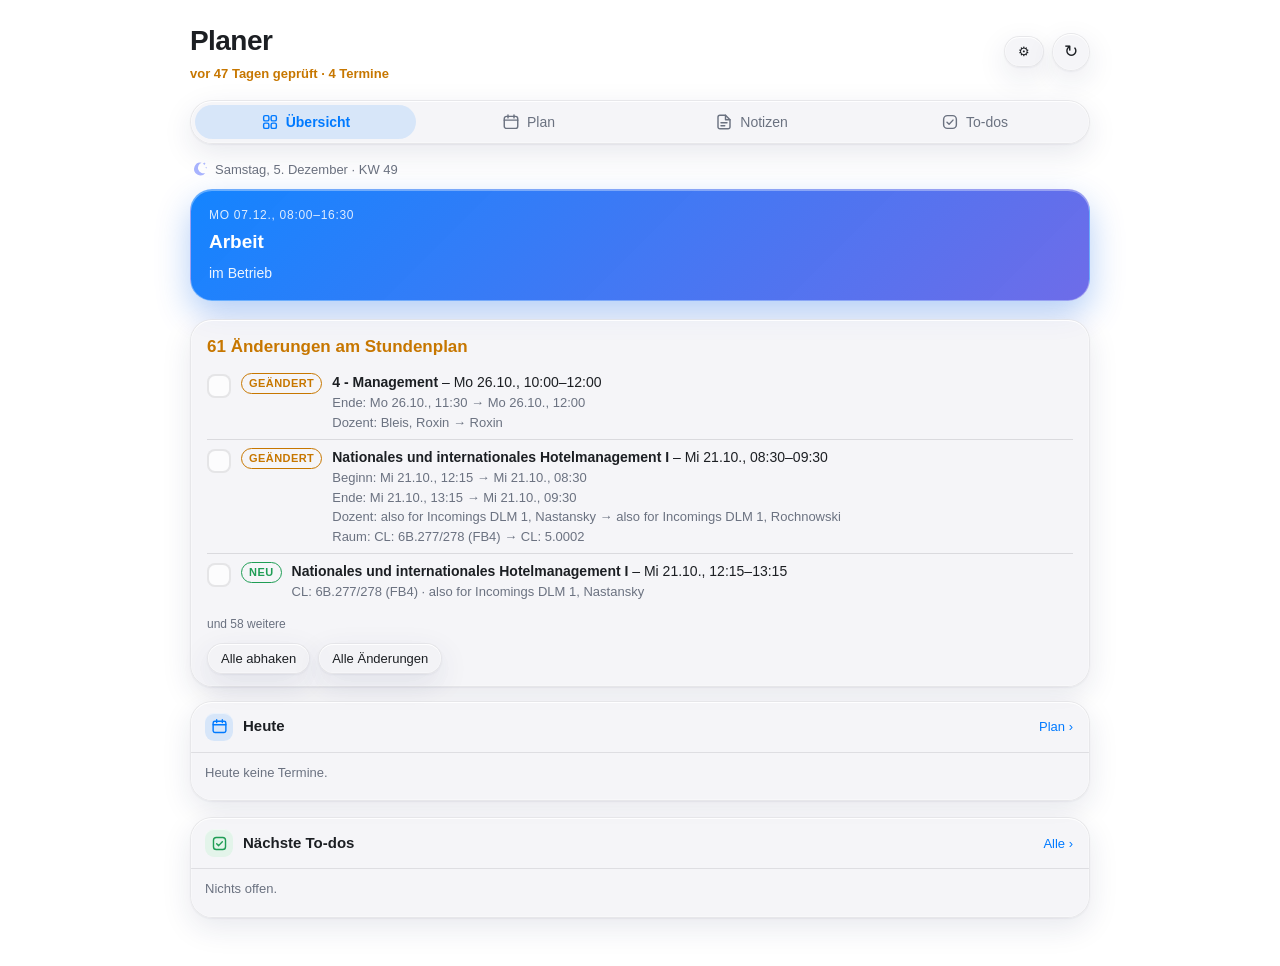
==== index.html @ 9852d453 "Stand vom 19.10.2026 22:00" ====
<!DOCTYPE html>
<html lang="de">
<head>
<meta charset="utf-8">

<!-- viewport-fit=cover lässt die Seite bis in die Ecken laufen. Damit dann
     nichts unter der Kamera-Aussparung des iPhones verschwindet, hält das
     CSS über env(safe-area-inset-*) Abstand. -->
<meta name="viewport" content="width=device-width, initial-scale=1, maximum-scale=1, viewport-fit=cover">

<!-- Legst du die Seite auf den Home-Bildschirm, öffnet sie sich ohne
     Adressleiste wie eine App. -->
<meta name="apple-mobile-web-app-capable" content="yes">
<meta name="mobile-web-app-capable" content="yes">
<meta name="apple-mobile-web-app-status-bar-style" content="black-translucent">
<meta name="apple-mobile-web-app-title" content="Planer">

<!-- Farbe der Statusleiste, passend zu hell und dunkel. -->
<meta name="theme-color" content="#f4f5f7" media="(prefers-color-scheme: light)">
<meta name="theme-color" content="#16181c" media="(prefers-color-scheme: dark)">

<!-- Beschreibt die Seite als App: Name, Symbol, Startadresse. Auf dem
     iPhone ist das die Voraussetzung dafuer, dass Benachrichtigungen
     ueberhaupt erlaubt werden. -->
<link rel="manifest" href="manifest.json">

<link rel="apple-touch-icon" href="symbol.png">
<link rel="icon" href="symbol.png">

<title>Planer</title>

<!-- Hell oder dunkel, noch bevor irgendetwas gezeichnet wird.

     Das muss hier oben stehen und darf nicht warten, bis app.js laeuft:
     das Stilblatt faerbt nach dem Attribut data-thema, und ohne das
     Attribut gilt hell. Wer dunkel eingestellt hat, saehe sonst bei jedem
     Start einen kurzen weissen Blitz.

     Deshalb ausnahmsweise Code mitten im Dokument statt in app.js. Er ist
     bewusst winzig und kennt nur eine einzige Frage: dunkel oder nicht. -->
<script>
(function () {
  var wunsch = "auto";
  try { wunsch = localStorage.getItem("stundenplan.thema") || "auto"; }
  catch (fehler) { /* privates Fenster: dann eben die Voreinstellung */ }

  var dunkel = wunsch === "dunkel";
  if (wunsch !== "hell" && wunsch !== "dunkel") {
    dunkel = Boolean(window.matchMedia
             && window.matchMedia("(prefers-color-scheme: dark)").matches);
  }
  document.documentElement.setAttribute("data-thema", dunkel ? "dunkel" : "hell");
})();
</script>

<link rel="stylesheet" href="style.css?v=521a7771">
</head>
<body>

<!-- Kopfbereich: welcher Plan, und wann wurde zuletzt nachgeschaut -->
<header class="kopf">
  <div class="kopf-titel">
    <h1 id="planName">Planer</h1>
    <p class="kopf-stand" id="planStand">wird geladen …</p>
  </div>
  <div class="kopf-knoepfe">
    <!-- Öffnet einen neuen Chat in Claude (App oder claude.ai). Dort ist der
         Planer als Connector verbunden. Erscheint nur für Räume, die sich
         mit Claude verbinden dürfen - siehe claudeKnopfZeigen() in app.js. -->
    <a class="knopf-schlicht claude-knopf" id="claudeFragen" href="https://claude.ai/new"
       target="_blank" rel="noopener" title="Claude fragen" aria-label="Claude fragen" hidden>
      <svg viewBox="0 0 24 24" aria-hidden="true" fill="currentColor">
        <path d="M12 2.5l1.9 5.6 5.6 1.9-5.6 1.9L12 17.5l-1.9-5.6L4.5 10l5.6-1.9z"/>
        <path d="M19 15l.8 2.2 2.2.8-2.2.8L19 21l-.8-2.2-2.2-.8 2.2-.8z"/>
      </svg>
    </a>
    <!-- Geräteabgleich einrichten. Steht im Kopf und nicht in der
         Werkzeugleiste, weil es die ganze App betrifft und nicht nur den
         Plan. -->
    <button type="button" class="knopf-schlicht" id="geraeteOeffnen" title="Einstellungen">
      ⚙
    </button>
    <!-- Erzwingt ein wirklich frisches Laden. Auf dem Home-Bildschirm gibt es
         keine Adressleiste, mit der man das sonst erreichen könnte. -->
    <button type="button" class="knopf-schlicht" id="neuLaden" title="Seite frisch laden">
      ↻
    </button>
  </div>
</header>

<!-- Die Hauptnavigation. Jeder Knopf blendet einen der Bereiche ein.
     Die Zahl an "To-dos" zeigt, wie viel offen ist. -->
<nav class="reiter" role="tablist" aria-label="Bereiche">
  <button type="button" data-seite="start" role="tab" aria-selected="true">
    <svg class="reiter-symbol" viewBox="0 0 24 24" aria-hidden="true" fill="none" stroke="currentColor" stroke-width="1.9" stroke-linecap="round" stroke-linejoin="round"><rect x="3.5" y="3.5" width="7" height="7" rx="2"/><rect x="13.5" y="3.5" width="7" height="7" rx="2"/><rect x="3.5" y="13.5" width="7" height="7" rx="2"/><rect x="13.5" y="13.5" width="7" height="7" rx="2"/></svg><span class="reiter-text">Übersicht</span>
  </button>
  <button type="button" data-seite="plan" role="tab" aria-selected="false">
    <svg class="reiter-symbol" viewBox="0 0 24 24" aria-hidden="true" fill="none" stroke="currentColor" stroke-width="1.9" stroke-linecap="round" stroke-linejoin="round"><rect x="3" y="4.5" width="18" height="16" rx="3"/><path d="M3 9.5h18M8 2.5v4M16 2.5v4"/></svg><span class="reiter-text">Plan</span>
  </button>
  <button type="button" data-seite="zettel" role="tab" aria-selected="false">
    <svg class="reiter-symbol" viewBox="0 0 24 24" aria-hidden="true" fill="none" stroke="currentColor" stroke-width="1.9" stroke-linecap="round" stroke-linejoin="round"><path d="M14 3H6.5A2.5 2.5 0 0 0 4 5.5v13A2.5 2.5 0 0 0 6.5 21h11a2.5 2.5 0 0 0 2.5-2.5V9z"/><path d="M14 3v6h6M8 13h8M8 17h5"/></svg><span class="reiter-text">Notizen</span><span class="reiter-zahl" id="zettelZahl" hidden></span>
  </button>
  <button type="button" data-seite="todos" role="tab" aria-selected="false">
    <svg class="reiter-symbol" viewBox="0 0 24 24" aria-hidden="true" fill="none" stroke="currentColor" stroke-width="1.9" stroke-linecap="round" stroke-linejoin="round"><rect x="3.5" y="3.5" width="17" height="17" rx="5"/><path d="M8 12.2l2.8 2.8L16 9.5"/></svg><span class="reiter-text">To-dos</span><span class="reiter-zahl" id="todoZahl" hidden></span>
  </button>
  <!-- Ganz rechts, neben den To-dos. Nur auf Friedrichs Geräten sichtbar: app.js blendet ihn ein, sobald
       die Funktion "training" bei Supabase den Code freigegeben hat. -->
  <button type="button" data-seite="training" role="tab" aria-selected="false" hidden>
    <svg class="reiter-symbol" viewBox="0 0 24 24" aria-hidden="true" fill="none" stroke="currentColor" stroke-width="1.9" stroke-linecap="round" stroke-linejoin="round"><path d="M6.5 7v10M3.5 9.5v5M17.5 7v10M20.5 9.5v5M6.5 12h11"/></svg><span class="reiter-text">Training</span>
  </button>
</nav>

<main>

  <!-- ================= Bereich 0: Übersicht ================= -->
  <!-- Die Startseite. Hier steht nichts, was es nicht auch anderswo gibt -
       nur das Wichtigste aus allen Bereichen auf einem Bildschirm. Gefüllt
       von startZeichnen() in app.js. -->
  <section id="seiteStart">
    <div class="start-datum" id="startDatum"></div>

    <!-- Was als Nächstes ansteht. Das ist die Information, für die man
         normalerweise die Moodle-Seite aufmacht. -->
    <div class="naechster" id="naechsterBereich"></div>

    <div id="startInhalt"></div>
  </section>

  <!-- ================= Bereich 1: Stundenplan ================= -->
  <section id="seitePlan" hidden>

    <div class="wochen-leiste">
      <button type="button" class="knopf-pfeil" id="wocheZurueck" aria-label="Woche zurück">‹</button>
      <div class="wochen-titel" id="wochenTitel"></div>
      <button type="button" class="knopf-pfeil" id="wocheVor" aria-label="Woche vor">›</button>
      <button type="button" class="knopf-schlicht" id="wocheHeute">Heute</button>
    </div>

    <!-- Zweite Reihe: Darstellung wählen und Notizen bearbeiten. -->
    <div class="werkzeug-leiste">
      <div class="schalter" role="group" aria-label="Ansicht">
        <button type="button" data-ansicht="liste" aria-pressed="true">Liste</button>
        <button type="button" data-ansicht="kalender" aria-pressed="false">Kalender</button>
      </div>
      <button type="button" class="knopf-schlicht" id="bearbeitenSchalter">
        Bearbeiten
      </button>
      <button type="button" class="knopf-schlicht knopf-betont" id="terminNeu">
        + Termin
      </button>
    </div>

    <div class="tage" id="tage"></div>
  </section>

  <!-- ================= Training (aus Gymbro) ================= -->
  <section id="seiteTraining" hidden>
    <div id="trainingInhalt"></div>
  </section>

  <!-- ================= Bereich 2: Notizen ================= -->
  <section id="seiteZettel" hidden>
    <!-- Kopfkarte wie auf der Übersicht. Die Unterzeile (wie viele
         Notizen) setzt zettelZeichnen(). -->
    <section class="start-karte bereich-kopf">
      <div class="start-karte-kopf">
        <span class="start-symbol start-symbol-gelb"><svg class="symbol" viewBox="0 0 24 24" aria-hidden="true"
          fill="none" stroke="currentColor" stroke-width="2" stroke-linecap="round" stroke-linejoin="round"><path
          d="M14 3H6.5A2.5 2.5 0 0 0 4 5.5v13A2.5 2.5 0 0 0 6.5 21h11a2.5 2.5 0 0 0 2.5-2.5V9z"/><path
          d="M14 3v6h6M8 13h8M8 17h5"/></svg></span>
        <div class="start-karte-titel">
          <h2>Notizbuch</h2>
          <span class="start-unterzeile" id="zettelUnterzeile"></span>
        </div>
        <button type="button" class="knopf-schlicht start-klein knopf-betont" id="zettelNeu">+ Notiz</button>
      </div>
      <div class="start-karte-inhalt zettel-leiste">
        <input type="search" id="zettelSuchfeld"
               autocomplete="off" autocorrect="off" spellcheck="false">
      </div>
    </section>
    <!-- Der Einkaufszettel, immer oben angeheftet. Das Eingabefeld steht
         fest im HTML und wird nie neu gezeichnet - sonst verschwände ein
         halb getippter Artikel, sobald der Abgleich im Hintergrund die
         Liste auffrischt. Nur #einkaufListe wird neu gebaut, siehe
         einkaufZeichnen() in app.js. -->
    <section class="start-karte einkauf-karte" id="einkaufKarte">
      <div class="start-karte-kopf">
        <span class="start-symbol start-symbol-gruen"><svg class="symbol" viewBox="0 0 24 24" aria-hidden="true"
          fill="none" stroke="currentColor" stroke-width="2" stroke-linecap="round" stroke-linejoin="round"><circle
          cx="9" cy="20" r="1.3"/><circle cx="17" cy="20" r="1.3"/><path d="M2.5 3.5h2.8l2.2 11.2h10.8l2-8H6.3"/></svg></span>
        <div class="start-karte-titel">
          <h2>Einkaufszettel</h2>
          <span class="start-unterzeile" id="einkaufUnterzeile"></span>
        </div>
        <span class="zettel-nadel-marke" title="Angeheftet" aria-label="Angeheftet"><svg viewBox="0 0 24 24"
          aria-hidden="true" fill="currentColor" stroke="currentColor" stroke-width="1.6" stroke-linejoin="round"><path
          d="M9 3.5h6l-1 6.5 3.2 3v1.3H6.8V13L10 10z"/><path d="M12 14.3v6.2" fill="none"/></svg></span>
        <!-- Ein- und ausklappen. Der ganze Kopf reagiert, der Pfeil zeigt
             den Zustand - siehe einkaufKlappen() in app.js. -->
        <button type="button" class="einkauf-klappe" id="einkaufKlappe" aria-expanded="true"
                aria-controls="einkaufInhalt" aria-label="Einkaufszettel einklappen"><svg viewBox="0 0 24 24"
          aria-hidden="true" fill="none" stroke="currentColor" stroke-width="2.2" stroke-linecap="round"
          stroke-linejoin="round"><path d="M6 9.5l6 6 6-6"/></svg></button>
      </div>
      <div class="start-karte-inhalt" id="einkaufInhalt">
        <form class="einkauf-neu" id="einkaufForm" autocomplete="off">
          <input type="text" id="einkaufFeld"
                 maxlength="120" enterkeyhint="done" autocorrect="on">
          <button type="submit" class="knopf-schlicht knopf-betont start-klein">Hinzufügen</button>
        </form>
        <div id="einkaufListe"></div>
      </div>
    </section>

    <div id="zettelListe"></div>
  </section>

  <!-- ================= Bereich 3: To-dos ================= -->
  <section id="seiteTodos" hidden>
    <div id="todoInhalt"></div>
  </section>

</main>

<!-- Ein Tag aus dem Kalender, mit derselben Karte wie in der Liste. Steht
     vor den übrigen Fenstern, damit Terminformular und Notizfenster, die
     man von hier aus öffnet, darüber liegen. Siehe tagesFensterZeigen(). -->
<div class="filter-hintergrund" id="tagHintergrund" hidden>
  <div class="filter-fenster">
    <div class="filter-kopf">
      <h2 id="tagFensterTitel">Tag</h2>
      <button type="button" class="knopf-schlicht" id="tagSchliessen">Fertig</button>
    </div>
    <div id="tagInhalt"></div>
  </div>
</div>

<!-- Ein angetippter Kalendertermin. Im Raster ist der Platz begrenzt; hier
     steht alles, was dort nicht hineinpasst. Gefüllt von
     terminFensterZeigen() in app.js. -->
<div class="filter-hintergrund" id="terminHintergrund" hidden>
  <div class="filter-fenster filter-fenster-schmal">
    <div class="filter-kopf">
      <h2>Termin</h2>
      <button type="button" class="knopf-schlicht" id="terminSchliessen">Fertig</button>
    </div>
    <div id="terminInhalt"></div>
  </div>
</div>

<!-- Eigene Termine anlegen und ändern. Alles, was nicht von der HWR
     kommt: Zahnarzt, Geburtstag, Schicht, Zugfahrt. -->
<div class="filter-hintergrund" id="terminFormHintergrund" hidden>
  <div class="filter-fenster filter-fenster-schmal">
    <div class="filter-kopf">
      <h2 id="terminFormTitel">Termin</h2>
      <button type="button" class="knopf-schlicht" id="terminFormSchliessen">Abbrechen</button>
    </div>

    <form id="terminForm" class="termin-form">
      <label class="form-feld">
        <span>Was?</span>
        <input type="text" id="formTitel" required maxlength="120" autocomplete="off">
      </label>

      <label class="form-haken">
        <input type="checkbox" id="formGanztags">
        <span>Ganztägig</span>
      </label>

      <label class="form-feld">
        <span>Tag</span>
        <input type="date" id="formDatum" required>
      </label>

      <!-- Bei "ganztägig" versteckt: dann gibt es keine Uhrzeit. -->
      <div class="form-zeiten" id="formZeiten">
        <label class="form-feld">
          <span>Von</span>
          <input type="time" id="formVon" step="300">
        </label>
        <label class="form-feld">
          <span>Bis</span>
          <input type="time" id="formBis" step="300">
        </label>
      </div>

      <label class="form-feld">
        <span>Wo?</span>
        <input type="text" id="formOrt" maxlength="120" autocomplete="off">
      </label>

      <label class="form-feld">
        <span>Notiz</span>
        <textarea id="formNotiz" rows="2" maxlength="500"></textarea>
      </label>

      <label class="form-feld">
        <span>🔔 Erinnerung</span>
        <!-- Die Auswahlmöglichkeiten hängen davon ab, ob der Termin eine
             Uhrzeit hat – "15 Minuten vorher" ergibt bei einem ganztägigen
             Termin nichts. Gefüllt wird deshalb aus app.js. -->
        <select id="formErinnerung"></select>
      </label>
      <p class="erinnerung-hinweis" id="formErinnerungHinweis"></p>

      <label class="form-haken">
        <input type="checkbox" id="formWichtig">
        <span>★ Wichtig</span>
      </label>

      <div class="filter-knoepfe">
        <button type="submit" class="knopf-schlicht knopf-betont">Speichern</button>
        <button type="button" class="knopf-schlicht knopf-gefahr" id="formLoeschen" hidden>
          Löschen
        </button>
      </div>
    </form>
  </div>
</div>

<!-- Eine Notiz schreiben. Ein einziges Textfeld, die erste Zeile ist die
     Überschrift - so wie in der Notizen-App von Apple. Darunter die
     Verknüpfungen zu Terminen, Modulen und anderen Notizen. -->
<div class="filter-hintergrund" id="zettelHintergrund" hidden>
  <div class="filter-fenster">
    <div class="filter-kopf">
      <h2 id="zettelFensterTitel">Notiz</h2>
      <button type="button" class="knopf-schlicht" id="zettelSchliessen">Fertig</button>
    </div>
    <div id="zettelInhalt"></div>
  </div>
</div>

<!-- Das Auswahlfenster für eine neue Verknüpfung. Liegt in der Datei HINTER
     dem Notizfenster, damit es ohne z-index darüber liegt: bei gleichem
     Stapelwert gewinnt, was später kommt. -->
<div class="filter-hintergrund" id="verweisHintergrund" hidden>
  <div class="filter-fenster">
    <div class="filter-kopf">
      <h2>Verknüpfen mit</h2>
      <button type="button" class="knopf-schlicht" id="verweisSchliessen">Fertig</button>
    </div>
    <input type="search" id="verweisSuchfeld" class="verweis-suche"
           autocomplete="off" autocorrect="off" spellcheck="false">
    <div id="verweisListe"></div>
  </div>
</div>

<!-- Der Geräteabgleich, ebenfalls über der Seite. Sein Inhalt wechselt je
     nachdem, ob schon etwas eingerichtet ist – gefüllt wird er von
     geraeteZeichnen() in app.js. -->
<div class="filter-hintergrund" id="geraeteHintergrund" hidden>
  <div class="filter-fenster">
    <div class="filter-kopf">
      <h2>Einstellungen</h2>
      <button type="button" class="knopf-schlicht" id="geraeteSchliessen">Fertig</button>
    </div>
    <!-- Welche Fächer im Plan stehen. Früher ein Knopf über dem Plan; er
         steht hier, weil man ihn einmal im Semester braucht und nicht
         jeden Tag. Siehe faecherBereichZeichnen() in app.js. -->
    <div id="faecherBereich"></div>
    <!-- Theorie- und Praxisphasen, Arbeitszeit, Urlaub. Das Fenster dazu
         liegt unten; siehe uniplanBereichZeichnen() in app.js. -->
    <div id="uniplanBereich"></div>
    <!-- Die Änderungen am Stundenplan. Früher ein eigener Reiter; neue
         Änderungen meldet jetzt die Übersicht mit einem großen Hinweis,
         die ganze Liste steht hier. Siehe aenderungenBereichZeichnen(). -->
    <div id="aenderungenBereich"></div>
    <div id="abgleichBereich">
      <h3 class="melden-titel">Geräte abgleichen</h3>
      <div id="geraeteInhalt"></div>
    </div>
    <!-- Hell oder dunkel. Steht im selben Fenster, weil es dieselbe Sorte
         Einstellung ist: gilt für die App, nicht für den Plan. -->
    <div id="themaBereich"></div>
    <!-- Benachrichtigungen. Steht in einem eigenen Kasten, weil der Inhalt
         erst nach Rueckfrage beim Browser feststeht und deshalb spaeter
         nachgetragen wird - siehe meldenZeichnen() in app.js. -->
    <div id="meldenBereich"></div>
    <!-- Claude-Connector: Verbindungscode, Status, Gedächtnis. Gefüllt von
         claudeBereichZeichnen() in app.js, nur für freigegebene Räume. -->
    <div id="claudeBereich"></div>
    <!-- Laeuft der Erinnerungsdienst noch? Ein abgestuerzter Zeitplan
         meldet sich bei niemandem - es kaeme einfach nie eine Erinnerung.
         Siehe erinnerungsdienstZeichnen() in app.js. -->
    <div id="erinnerungsdienst"></div>
  </div>
</div>

<!-- Die Fächerauswahl. Geöffnet wird sie aus den Einstellungen und liegt
     dann über ihnen - deshalb steht sie in der Datei HINTER dem
     Einstellungsfenster: bei gleichem Stapelwert gewinnt, was später kommt. -->
<div class="filter-hintergrund" id="filterHintergrund" hidden>
  <div class="filter-fenster">
    <div class="filter-kopf">
      <h2>Welche Fächer besuchst du?</h2>
      <button type="button" class="knopf-schlicht" id="filterSchliessen">Fertig</button>
    </div>
    <div class="filter-knoepfe">
      <button type="button" class="knopf-schlicht" id="filterAlle">Alle auswählen</button>
      <button type="button" class="knopf-schlicht" id="filterKeine">Alle abwählen</button>
    </div>
    <div class="filter-liste" id="filterListe"></div>
  </div>
</div>

<!-- Die ganze Liste der Änderungen. Liegt wie die Fächerauswahl hinter
     dem Einstellungsfenster in der Datei und damit darüber. -->
<div class="filter-hintergrund" id="verlaufHintergrund" hidden>
  <div class="filter-fenster">
    <div class="filter-kopf">
      <h2>Änderungen am Stundenplan</h2>
      <button type="button" class="knopf-schlicht" id="verlaufSchliessen">Fertig</button>
    </div>
    <div id="verlauf"></div>
  </div>
</div>

<!-- Post: wichtige Mails der letzten 30 Tage. Gefüllt von
     postFensterZeichnen() in app.js. -->
<div class="filter-hintergrund" id="postHintergrund" hidden>
  <div class="filter-fenster">
    <div class="filter-kopf">
      <h2>Post</h2>
      <button type="button" class="knopf-schlicht" id="postSchliessen">Fertig</button>
    </div>
    <div id="postInhalt"></div>
  </div>
</div>

<!-- Der Uni-Plan: Zeitplan des Studienjahrgangs, Arbeitszeit in den
     Praxisphasen und Urlaub. Gefüllt von uniplanFensterZeichnen(). -->
<div class="filter-hintergrund" id="uniplanHintergrund" hidden>
  <div class="filter-fenster">
    <div class="filter-kopf">
      <h2>Uni-Plan</h2>
      <button type="button" class="knopf-schlicht" id="uniplanSchliessen">Fertig</button>
    </div>
    <div id="uniplanInhalt"></div>
  </div>
</div>

<!-- sync.js muss vor app.js stehen: app.js ruft schon beim Laden von
     Notizen und Aufgaben Abgleich.jetzt() auf. melden.js benutzt die
     Zugangsdaten aus sync.js und muss deshalb dahinter stehen. -->
<script src="sync.js?v=521a7771"></script>
<script src="melden.js?v=521a7771"></script>

<!-- app.js lädt daten/plan.js selbst nach – siehe datenLaden() dort.
     Deshalb steht hier kein zweites <script>-Tag für die Daten. -->
<script src="app.js?v=521a7771"></script>

</body>
</html>
---- style.css ----
/* =========================================================================
   Stundenplan-Dashboard – Aussehen

   Die Farben stehen als Variablen ganz oben. Wer etwas umfärben will,
   ändert nur diese Werte und nicht dutzende Stellen weiter unten.
   ========================================================================= */

:root {
  /* Sagt dem Browser, in welcher Richtung er das zeichnen soll, was WIR
     nicht zeichnen: Datums- und Uhrzeitfelder, Bildlaufleisten, das
     Auswahlmenue eines <select>. Ohne diese Zeile blieben die im
     Dunkelmodus hellgrau. */
  color-scheme: light;

  --hintergrund: #f4f5f7;
  --flaeche: #ffffff;
  --flaeche-gedaempft: #eceef1;
  --linie: #dcdfe4;
  --schrift: #1c1f23;
  --schrift-leise: #6b7280;
  --akzent: #2f6fed;
  --akzent-schrift: #ffffff;
  --neu: #1f9d55;
  --entfallen: #d13c3c;
  --geaendert: #c77700;
  --schatten: 0 1px 3px rgba(0, 0, 0, .08);
  --rundung: 10px;
  /* Eigene Notizen bekommen eine eigene Farbe, damit man sie nicht mit
     Angaben aus dem HWR-Plan verwechselt. */
  --notiz-rand: #7a5af0;
  --notiz-flaeche: #f0edfd;
  --notiz-flaeche-hell: #e7e2fb;
  /* Wichtiges bekommt eine eigene, wärmere Farbe – deutlich unterscheidbar
     von den violetten Notizen und vom blauen Akzent. */
  --wichtig: #d4453d;
  --wichtig-flaeche: #fdeceb;
  /* Helle Hintergründe für die Symbole in den Kartenköpfen der Übersicht. */
  --akzent-flaeche: #e7eefd;
  --neu-flaeche: #e3f4ea;
  --geaendert-flaeche: #fcf1dd;
  /* Arbeit im Betrieb: bewusst gedeckt, damit sie neben Vorlesungen und
     eigenen Terminen nicht schreit - sie ist ja jeden Tag gleich. */
  --arbeit: #64748b;
  --arbeit-flaeche: #eef1f5;
  --theorie: #2f6fed;
  --praxis: #1f9d55;
}

/* Die dunklen Farben. Es bleiben dieselben Variablennamen, deshalb muss
   unten nichts doppelt geschrieben werden.

   Frueher stand hier @media (prefers-color-scheme: dark), die Einstellung
   des Betriebssystems entschied also allein. Seit es im ⚙-Fenster eine
   eigene Wahl gibt - Automatisch, Hell, Dunkel - haengt es stattdessen an
   data-thema am <html>-Element. Gesetzt wird das an zwei Stellen: von
   einem kurzen Skript im Kopf der index.html, damit schon das erste Bild
   stimmt und es nicht kurz weiss aufblitzt, und danach von themaAnwenden()
   in app.js.

   Zwei Farbbloecke - einen fuer die Systemeinstellung, einen fuer die
   eigene Wahl - waere die Alternative gewesen. Dann stuenden dieselben
   zwanzig Farben doppelt da und wuerden mit Sicherheit irgendwann
   auseinanderlaufen. */
:root[data-thema="dunkel"] {
    color-scheme: dark;
    --hintergrund: #16181c;
    --flaeche: #1f2226;
    --flaeche-gedaempft: #282c31;
    --linie: #343941;
    --schrift: #e7e9ec;
    --schrift-leise: #9aa1ab;
    --akzent: #5b8dfb;
    --akzent-schrift: #10131a;
    --neu: #3fbd76;
    --entfallen: #f0706e;
    --geaendert: #e0a13a;
    --schatten: 0 1px 3px rgba(0, 0, 0, .4);
    --notiz-rand: #9d84f5;
    --notiz-flaeche: #262336;
    --notiz-flaeche-hell: #2f2b42;
    --wichtig: #f0706e;
    --wichtig-flaeche: #352424;
    --akzent-flaeche: #1f2a44;
    --neu-flaeche: #1b3025;
    --geaendert-flaeche: #33291a;
    --arbeit: #94a3b8;
    --arbeit-flaeche: #252a31;
    --theorie: #5b8dfb;
    --praxis: #3fbd76;
}

* { box-sizing: border-box; }

body {
  margin: 0;
  /* env(safe-area-inset-*) ist der Platz, den das iPhone für Kamera-
     Aussparung und den Balken unten braucht. Am Mac und auf Geräten ohne
     solche Ecken sind die Werte 0, dort ändert sich also nichts. */
  padding:
    0
    calc(16px + env(safe-area-inset-right))
    calc(48px + env(safe-area-inset-bottom))
    calc(16px + env(safe-area-inset-left));
  background: var(--hintergrund);
  color: var(--schrift);
  font-family: -apple-system, BlinkMacSystemFont, "Segoe UI", Roboto, sans-serif;
  font-size: 15px;
  line-height: 1.5;

  /* Verhindert, dass iOS die Schrift beim Drehen ins Querformat
     eigenmächtig vergrößert. */
  -webkit-text-size-adjust: 100%;
}

main { max-width: 900px; margin: 0 auto; }

h1 { font-size: 20px; margin: 0; font-weight: 600; }
h2 { font-size: 16px; margin: 0 0 10px; font-weight: 600; }


/* --- Kopfbereich ------------------------------------------------------ */

.kopf {
  max-width: 900px;
  margin: 0 auto;
  padding: calc(20px + env(safe-area-inset-top)) 0 16px;
  display: flex;
  align-items: center;
  justify-content: space-between;
  gap: 12px;
  flex-wrap: wrap;
}

.kopf-titel { flex: 1; min-width: 0; }

.kopf-stand {
  margin: 2px 0 0;
  font-size: 13px;
  color: var(--schrift-leise);
}

/* Ist der Stand älter als ein halber Tag, fällt das auf. Dann hat die
   Automatik länger nicht gelaufen und der Plan könnte überholt sein. */
.kopf-stand-alt {
  color: var(--geaendert);
  font-weight: 600;
}

/* Der Knopf zum frischen Laden: quadratisch, unauffällig, gut zu treffen. */
#neuLaden {
  flex: 0 0 auto;
  width: 38px;
  height: 38px;
  padding: 0;
  font-size: 17px;
  line-height: 1;
}


/* --- Knöpfe ----------------------------------------------------------- */

.knopf-schlicht {
  background: var(--flaeche);
  color: var(--schrift);
  border: 1px solid var(--linie);
  border-radius: var(--rundung);
  padding: 7px 13px;
  font-size: 13px;
  font-family: inherit;
  cursor: pointer;
}

.knopf-schlicht:hover { background: var(--flaeche-gedaempft); }

.knopf-pfeil {
  background: var(--flaeche);
  color: var(--schrift);
  border: 1px solid var(--linie);
  border-radius: var(--rundung);
  width: 34px;
  height: 34px;
  font-size: 20px;
  line-height: 1;
  cursor: pointer;
}

.knopf-pfeil:hover { background: var(--flaeche-gedaempft); }


/* --- "Als Nächstes" --------------------------------------------------- */

.naechster { margin-bottom: 18px; }

.naechster-karte {
  background: var(--akzent);
  color: var(--akzent-schrift);
  border-radius: var(--rundung);
  padding: 16px 18px;
  box-shadow: var(--schatten);
}

.naechster-marke {
  font-size: 12px;
  text-transform: uppercase;
  letter-spacing: .06em;
  opacity: .85;
}

.naechster-titel {
  font-size: 19px;
  font-weight: 600;
  margin: 4px 0 6px;
}

.naechster-zeile { font-size: 14px; opacity: .92; }

.naechster-leer {
  background: var(--flaeche);
  border: 1px solid var(--linie);
  border-radius: var(--rundung);
  padding: 16px 18px;
  color: var(--schrift-leise);
}


/* --- Die Übersicht ------------------------------------------------------ */

.start-datum {
  font-size: 13px;
  color: var(--schrift-leise);
  margin: -4px 0 10px;
}

/* Die Karte "Als Nächstes" ist auf der Übersicht antippbar. */
.naechster-karte[data-termin] { cursor: pointer; }

.naechster-danach {
  margin-top: 10px;
  padding-top: 8px;
  border-top: 1px solid rgba(255, 255, 255, .28);
  font-size: 13px;
  opacity: .92;
}

/* Vier Zahlen nebeneinander, auf dem Handy zwei mal zwei. */
.start-zahlen {
  display: grid;
  grid-template-columns: repeat(4, 1fr);
  gap: 8px;
  margin-bottom: 14px;
}

.start-zahl {
  background: var(--flaeche);
  border: 1px solid var(--linie);
  border-radius: var(--rundung);
  box-shadow: var(--schatten);
  padding: 10px 12px;
  text-align: left;
  font-family: inherit;
  color: var(--schrift);
  cursor: pointer;
  display: flex;
  flex-direction: column;
  gap: 2px;
}

.start-zahl:hover { background: var(--flaeche-gedaempft); }

.start-zahl-wert { font-size: 24px; font-weight: 700; line-height: 1.1; }
.start-zahl-name { font-size: 12px; color: var(--schrift-leise); }
.start-zahl-zusatz { font-size: 12px; font-weight: 600; color: var(--wichtig); }
.start-zahl-dringend .start-zahl-wert { color: var(--wichtig); }

/* Die Karten. Am Rechner zwei Spalten, auf dem Handy eine. */
.start-raster {
  display: grid;
  grid-template-columns: repeat(2, minmax(0, 1fr));
  gap: 14px;
  align-items: start;
}

/* Jede Karte hat einen abgesetzten Kopf (Symbol, Titel, Weiter-Knopf) und
   darunter den Inhalt. Die Linie zwischen beiden und der etwas größere
   Radius trennen die Karten deutlicher voneinander als vorher, wo alles
   in einer Fläche zusammenlief. */
.start-karte {
  background: var(--flaeche);
  border: 1px solid var(--linie);
  border-radius: 14px;
  box-shadow: 0 1px 2px rgba(0, 0, 0, .04), 0 4px 14px rgba(0, 0, 0, .05);
  min-width: 0;
  overflow: hidden;
}

.start-karte-kopf {
  display: flex;
  align-items: center;
  gap: 10px;
  padding: 11px 14px;
  border-bottom: 1px solid var(--linie);
}

.start-karte-titel { flex: 1; min-width: 0; display: flex; align-items: baseline; gap: 8px; flex-wrap: wrap; }
.start-karte-kopf h2 { font-size: 15px; font-weight: 700; margin: 0; }
.start-unterzeile { font-size: 12px; color: var(--schrift-leise); }

.start-karte-inhalt { padding: 8px 14px 12px; }

/* Das Symbol im Kopf: ein kleines farbiges Quadrat. */
.start-symbol {
  flex: 0 0 auto;
  width: 28px;
  height: 28px;
  border-radius: 8px;
  display: inline-flex;
  align-items: center;
  justify-content: center;
}
.start-symbol .symbol { width: 17px; height: 17px; }
.start-symbol-blau { background: var(--akzent-flaeche); color: var(--akzent); }
.start-symbol-gruen { background: var(--neu-flaeche); color: var(--neu); }
.start-symbol-lila { background: var(--notiz-flaeche); color: var(--notiz-rand); }
.start-symbol-gelb { background: var(--geaendert-flaeche); color: var(--geaendert); }

.knopf-schlicht.start-klein { padding: 4px 10px; font-size: 13px; }

.start-weiter {
  background: none;
  border: 0;
  padding: 4px 2px;
  font-family: inherit;
  font-size: 13px;
  color: var(--akzent);
  cursor: pointer;
}

.start-leer {
  font-size: 13px;
  color: var(--schrift-leise);
  margin: 2px 0 6px;
}

.start-mehr {
  font-size: 12px;
  color: var(--schrift-leise);
  margin: 6px 0 2px;
}

.start-ganztags-reihe { display: flex; flex-wrap: wrap; gap: 6px; margin: 2px 0 6px; }

.start-ganztags {
  background: var(--flaeche-gedaempft);
  border: 1px solid var(--linie);
  border-radius: 999px;
  padding: 4px 10px;
  font-family: inherit;
  font-size: 13px;
  color: var(--schrift);
  cursor: pointer;
}

.start-todo {
  display: flex;
  align-items: flex-start;
  gap: 10px;
  padding: 7px 0;
  border-top: 1px solid var(--linie);
}

.start-todo .todo-haken { margin-top: 1px; }

.start-todo-text {
  flex: 1;
  min-width: 0;
  background: none;
  border: 0;
  padding: 0;
  text-align: left;
  font-family: inherit;
  color: var(--schrift);
  cursor: pointer;
  display: flex;
  flex-direction: column;
  gap: 2px;
}

.start-todo-titel { font-size: 14px; overflow-wrap: anywhere; }

.start-todo-wann,
.start-hinweis .start-todo-wann,
.start-aenderung .start-todo-wann {
  display: block;
  font-size: 12px;
  color: var(--schrift-leise);
}

.start-todo-ueberfaellig .start-todo-wann { color: var(--wichtig); font-weight: 600; }

.start-hinweis,
.start-aenderung {
  display: flex;
  align-items: flex-start;
  gap: 8px;
  padding: 7px 0;
  border-top: 1px solid var(--linie);
  font-size: 14px;
}

.start-hinweis { flex-direction: column; gap: 2px; }
.start-hinweis-text { font-weight: 600; color: var(--geaendert); }

.start-zettel {
  display: flex;
  flex-direction: column;
  gap: 2px;
  width: 100%;
  background: none;
  border: 0;
  border-top: 1px solid var(--linie);
  padding: 7px 0;
  text-align: left;
  font-family: inherit;
  color: var(--schrift);
  cursor: pointer;
}

.start-zettel-titel { font-size: 14px; font-weight: 700; overflow-wrap: anywhere; }

.start-zettel-vorschau {
  font-size: 12px;
  color: var(--schrift-leise);
  overflow: hidden;
  text-overflow: ellipsis;
  white-space: nowrap;
}

/* Die Trennlinie steht zwischen zwei Zeilen, nicht über der ersten.
   :first-of-type hilft hier nicht: davor stehen die Überschrift und
   manchmal ein Satz, und die zählen mit oder eben nicht, je nach Sorte. */
.start-karte-inhalt > :first-child,
.start-leer + *,
.start-ganztags-reihe + *,
.heute-abschnitt + * { border-top: 0; }

@media (max-width: 700px) {
  .start-raster { grid-template-columns: minmax(0, 1fr); }
}

@media (max-width: 520px) {
  .start-zahlen { grid-template-columns: repeat(2, 1fr); }
  .start-zahl { padding: 8px 10px; }
  .start-zahl-wert { font-size: 21px; }

}



/* --- Hauptnavigation --------------------------------------------------- */

.reiter {
  max-width: 900px;
  margin: 0 auto 18px;
  display: flex;
  gap: 4px;
  border-bottom: 1px solid var(--linie);
}

.reiter button {
  flex: 1;
  background: transparent;
  border: 0;
  border-bottom: 2px solid transparent;
  padding: 10px 6px 9px;
  font-size: 14px;
  font-family: inherit;
  color: var(--schrift-leise);
  cursor: pointer;
  /* Damit der aktive Reiter beim Umschalten nicht die Breite ändert. */
  font-weight: 500;
  display: flex;
  align-items: center;
  justify-content: center;
  gap: 6px;
}

.reiter button:hover { color: var(--schrift); }

.reiter .reiter-aktiv {
  color: var(--akzent);
  border-bottom-color: var(--akzent);
  font-weight: 600;
}

/* Die kleine Zahl am Reiter. */
.reiter-zahl {
  min-width: 18px;
  padding: 0 5px;
  border-radius: 999px;
  background: var(--akzent);
  color: var(--akzent-schrift);
  font-size: 11px;
  font-weight: 700;
  line-height: 18px;
}

.bereich-hinweis {
  margin: 0 0 16px;
  font-size: 13px;
  color: var(--schrift-leise);
}


/* --- Werkzeugleiste über dem Plan -------------------------------------- */

.werkzeug-leiste {
  display: flex;
  align-items: center;
  gap: 8px;
  margin-bottom: 12px;
  flex-wrap: wrap;
}

/* Der Bearbeiten-Knopf, solange er aktiv ist. */
.knopf-aktiv {
  background: var(--akzent);
  color: var(--akzent-schrift);
  border-color: var(--akzent);
}

.knopf-aktiv:hover { background: var(--akzent); }


/* --- To-do-Bereich ----------------------------------------------------- */

.todo-ueberschrift {
  font-size: 15px;
  font-weight: 600;
  margin: 22px 0 10px;
}

.todo-ueberschrift:first-child { margin-top: 0; }

/* Die Zeitfaecher im To-do-Bereich: Ueberfaellig, Heute, Morgen, Diese
   Woche, Naechste Woche, Spaeter.

   Sie kleben beim Scrollen oben fest. Bei zwanzig Aufgaben scrollt man
   sonst an einer Ueberschrift vorbei und weiss drei Eintraege spaeter nicht
   mehr, ob man noch in "Diese Woche" ist oder schon in "Spaeter". */
.todo-gruppe {
  position: sticky;
  top: 0;
  z-index: 2;
  font-size: 13px;
  font-weight: 700;
  letter-spacing: .02em;
  text-transform: uppercase;
  color: var(--schrift-leise);
  background: var(--hintergrund);
  margin: 20px 0 8px;
  padding: 6px 0 6px;
  display: flex;
  align-items: center;
  gap: 7px;
  cursor: default;
}

/* Ueberfaelliges soll man nicht uebersehen koennen. */
.todo-gruppe-dringend {
  color: var(--entfallen);
}

.todo-gruppe-dringend .todo-anzahl {
  background: var(--wichtig-flaeche);
  color: var(--entfallen);
}

/* Erledigtes ist zugeklappt und laesst sich aufklappen. */
.todo-erledigt-fach > summary {
  cursor: pointer;
  list-style: none;
}

.todo-erledigt-fach > summary::-webkit-details-marker { display: none; }

.todo-erledigt-fach > summary::before {
  content: "›";
  display: inline-block;
  font-size: 15px;
  line-height: 1;
  transition: transform .12s;
}

.todo-erledigt-fach[open] > summary::before { transform: rotate(90deg); }

.todo-anzahl {
  background: var(--flaeche-gedaempft);
  border-radius: 999px;
  padding: 1px 7px;
  font-size: 11px;
}

.todo {
  display: flex;
  gap: 11px;
  align-items: flex-start;
  background: var(--flaeche);
  border: 1px solid var(--linie);
  border-left: 3px solid var(--notiz-rand);
  border-radius: var(--rundung);
  padding: 11px 13px;
  margin-bottom: 8px;
  box-shadow: var(--schatten);
}

/* Das Kästchen zum Abhaken. Bewusst groß genug für den Daumen. */
.todo-haken {
  flex: 0 0 auto;
  width: 24px;
  height: 24px;
  border: 2px solid var(--linie);
  border-radius: 7px;
  background: transparent;
  color: var(--akzent-schrift);
  font-size: 14px;
  line-height: 1;
  cursor: pointer;
  padding: 0;
}

.todo-haken:hover { border-color: var(--notiz-rand); }

.todo-inhalt { flex: 1; min-width: 0; cursor: pointer; }

.todo-text {
  font-size: 14px;
  white-space: pre-wrap;
  overflow-wrap: anywhere;
}

.todo-wann {
  font-size: 12px;
  color: var(--schrift-leise);
  margin-top: 3px;
  overflow-wrap: anywhere;
}

/* Abgehakt: durchgestrichen und zurückgenommen, aber noch lesbar. */
.todo-erledigt { opacity: .55; }
.todo-erledigt .todo-text { text-decoration: line-through; }
.todo-erledigt .todo-haken {
  background: var(--notiz-rand);
  border-color: var(--notiz-rand);
  color: #fff;
}

/* Offen, aber der Termin ist schon vorbei. */
.todo-vorbei { border-left-color: var(--entfallen); }

.todo-marke-vorbei {
  color: var(--entfallen);
  font-weight: 700;
  text-transform: uppercase;
  font-size: 10px;
  letter-spacing: .04em;
}

/* Hinweise aus dem HWR-Plan: andere Farbe, kein Häkchen – die kann man
   nicht erledigen, die sind einfach so. */
.todo-hinweis { border-left-color: var(--geaendert); }

.todo-symbol {
  flex: 0 0 24px;
  height: 24px;
  border-radius: 7px;
  background: var(--geaendert);
  color: var(--flaeche);
  font-weight: 700;
  font-size: 14px;
  line-height: 24px;
  text-align: center;
}

.todo-offen-bearbeiten { display: block; }


/* --- Wichtig markiert -------------------------------------------------- */

/* Wichtiges soll auffallen, ohne zu schreien: kräftigerer Rand und ein
   Stern. Erledigtes verliert die Hervorhebung wieder – sonst stünde eine
   abgehakte Aufgabe genauso laut da wie eine offene. */
.todo-wichtig {
  border-left-color: var(--wichtig);
  border-left-width: 4px;
  background: var(--wichtig-flaeche);
}

.todo-stern {
  color: var(--wichtig);
  font-weight: 700;
  margin-right: 5px;
}

.notiz-wichtig-markiert {
  border-left-color: var(--wichtig);
  background: var(--wichtig-flaeche);
}

.notiz-wichtig-markiert .notiz-symbol { color: var(--wichtig); opacity: 1; }

/* Der Schalter im Bearbeitungsfeld. */
.notiz-felder {
  display: flex;
  align-items: center;
  gap: 16px;
  flex-wrap: wrap;
  margin-top: 7px;
}

.notiz-wichtig {
  display: flex;
  align-items: center;
  gap: 7px;
  font-size: 13px;
  color: var(--schrift-leise);
  cursor: pointer;
}

.notiz-wichtig input { width: 18px; height: 18px; cursor: pointer; }


/* --- Ganztagszeile im Kalender ----------------------------------------- */

/* Freie Aufgaben haben keine Uhrzeit. Sie ins Zeitraster zu setzen wäre
   erfunden, also bekommen sie einen eigenen Streifen darüber – so machen
   es Kalenderprogramme auch. */
.kalender-ganztag-ecke {
  position: sticky;
  left: 0;
  z-index: 1;
  background: var(--flaeche);
  border-right: 1px solid var(--linie);
  border-bottom: 1px solid var(--linie);
  font-size: 9px;
  color: var(--schrift-leise);
  text-align: right;
  padding: 4px 5px;
}

.kalender-ganztag {
  border-left: 1px solid var(--linie);
  border-bottom: 1px solid var(--linie);
  padding: 4px;
  display: flex;
  flex-direction: column;
  gap: 3px;
  /* Vorher 22 px. Das reichte fuer eine 9,5-px-Zeile und sonst nichts -
     ein Geburtstag sah aus wie eine Randnotiz, obwohl er den ganzen Tag
     betrifft. Jetzt passen Titel und Zusatzzeile hinein. */
  min-height: 34px;
}

.kalender-ganztag-heute { background: color-mix(in srgb, var(--akzent) 7%, transparent); }

.kalender-aufgabe {
  background: var(--notiz-rand);
  color: #fff;
  border-radius: 5px;
  padding: 4px 6px;
  font-size: 11px;
  line-height: 1.25;
  cursor: pointer;
  /* Lange Aufgaben werden abgeschnitten statt die Zeile aufzublähen –
     der volle Text steht im Tooltip und in der Liste. */
  overflow: hidden;
  text-overflow: ellipsis;
  white-space: nowrap;
}

.kalender-aufgabe-wichtig { background: var(--wichtig); }

.kalender-aufgabe-erledigt {
  background: transparent;
  color: var(--schrift-leise);
  text-decoration: line-through;
}

/* Überschrift und "+ Neue Aufgabe" nebeneinander. */
.todo-kopfzeile {
  display: flex;
  align-items: center;
  justify-content: space-between;
  gap: 10px;
  margin: 22px 0 10px;
}

.todo-kopfzeile:first-child { margin-top: 0; }
.todo-kopfzeile .todo-ueberschrift { margin: 0; }


/* --- Freie Aufgaben im Tageskasten ------------------------------------- */

/* Eine Aufgabe steht dort, wo sonst eine Vorlesung steht – aber ohne
   Uhrzeit, denn sie gilt für den ganzen Tag. */
.termin-aufgabe .termin-zeit {
  font-size: 11px;
  text-transform: uppercase;
  letter-spacing: .05em;
  opacity: .75;
}

.notiz-aufgabe { margin-top: 0; }

.notiz-erledigt span:last-child { text-decoration: line-through; opacity: .7; }

/* Die Fußzeile im Tageskasten mit dem "+ Aufgabe"-Knopf. */
.tag-fuss {
  padding: 9px 14px 11px;
  border-top: 1px solid var(--linie);
}

/* Das Datumsfeld beim Bearbeiten einer freien Aufgabe. */
.notiz-datum {
  display: flex;
  align-items: center;
  gap: 8px;
  margin-top: 7px;
  font-size: 13px;
  color: var(--schrift-leise);
}

.notiz-datum input {
  padding: 6px 9px;
  border: 1px solid var(--linie);
  border-radius: 6px;
  background: var(--flaeche);
  color: var(--schrift);
  font-family: inherit;
  /* 16px, damit iOS beim Antippen nicht hineinzoomt. */
  font-size: 16px;
}


/* --- Hinweis auf neue Änderungen -------------------------------------- */

.hinweis {
  background: var(--flaeche);
  border: 1px solid var(--geaendert);
  border-left: 4px solid var(--geaendert);
  border-radius: var(--rundung);
  padding: 12px 16px;
  margin-bottom: 18px;
}

.hinweis-titel { font-weight: 600; margin-bottom: 4px; }


/* --- Wochenansicht ---------------------------------------------------- */

.woche { margin-bottom: 28px; }

.wochen-leiste {
  display: flex;
  align-items: center;
  gap: 8px;
  margin-bottom: 12px;
}

.wochen-titel {
  font-weight: 600;
  flex: 1;
  text-align: center;
  font-size: 15px;
}

.tag {
  background: var(--flaeche);
  border: 1px solid var(--linie);
  border-radius: var(--rundung);
  margin-bottom: 10px;
  overflow: hidden;
  box-shadow: var(--schatten);
}

.tag-heute { border-color: var(--akzent); border-width: 2px; }

.tag-kopf {
  padding: 9px 14px;
  background: var(--flaeche-gedaempft);
  font-weight: 600;
  font-size: 14px;
  display: flex;
  justify-content: space-between;
  align-items: baseline;
}

.tag-kopf-zusatz {
  font-weight: 400;
  font-size: 12px;
  color: var(--schrift-leise);
}

.termin {
  display: flex;
  gap: 14px;
  padding: 10px 14px;
  border-top: 1px solid var(--linie);
}

.termin-zeit {
  flex: 0 0 92px;
  font-variant-numeric: tabular-nums;
  font-size: 13px;
  color: var(--schrift-leise);
  padding-top: 1px;
}

.termin-inhalt { flex: 1; min-width: 0; }

.termin-titel { font-weight: 600; }

.termin-details {
  font-size: 13px;
  color: var(--schrift-leise);
  margin-top: 2px;
}

.termin-anmerkung {
  font-size: 13px;
  margin-top: 4px;
  color: var(--geaendert);
  font-weight: 500;
}

/* Eine von Hand geradegezogene Zeit. Bewusst zurückhaltend und in der
   Notizfarbe: das kommt nicht von der HWR, sondern von uns – und man soll
   sehen, dass die angezeigte Zeit vom Originalplan abweicht. */
.termin-korrektur {
  font-size: 12px;
  margin-top: 4px;
  color: var(--notiz-rand);
}

.tag-leer {
  padding: 12px 14px;
  color: var(--schrift-leise);
  font-size: 14px;
  border-top: 1px solid var(--linie);
}


/* --- Eigene Notizen ---------------------------------------------------- */

/* Eine vorhandene Notiz. Deutlich abgesetzt, damit man auf einen Blick
   sieht, was von der HWR kommt und was du selbst notiert hast. */
.notiz {
  display: flex;
  gap: 6px;
  align-items: flex-start;
  margin-top: 6px;
  padding: 6px 9px;
  background: var(--notiz-flaeche);
  border-left: 3px solid var(--notiz-rand);
  border-radius: 0 6px 6px 0;
  font-size: 13px;
  cursor: pointer;
  /* Zeilenumbrüche im Text bleiben erhalten. */
  white-space: pre-wrap;
  overflow-wrap: anywhere;
}

.notiz:hover { background: var(--notiz-flaeche-hell); }

.notiz-symbol { flex: 0 0 auto; opacity: .7; }

/* Der Knopf, solange es noch keine Notiz gibt: unauffällig, damit er die
   Liste nicht zupflastert – es gibt ihn ja bei jedem einzelnen Termin. */
.notiz-neu {
  margin-top: 5px;
  padding: 3px 8px;
  background: transparent;
  border: 1px dashed var(--linie);
  border-radius: 6px;
  color: var(--schrift-leise);
  font-size: 12px;
  font-family: inherit;
  cursor: pointer;
}

.notiz-neu:hover {
  border-style: solid;
  border-color: var(--notiz-rand);
  color: var(--schrift);
}

.notiz-bearbeiten { margin-top: 6px; }

.notiz-feld {
  width: 100%;
  box-sizing: border-box;
  padding: 7px 9px;
  border: 1px solid var(--notiz-rand);
  border-radius: 6px;
  background: var(--flaeche);
  color: var(--schrift);
  font-family: inherit;
  /* 16px verhindert, dass iOS beim Antippen ins Feld hineinzoomt. */
  font-size: 16px;
  line-height: 1.35;
  resize: vertical;
}

.notiz-knoepfe { display: flex; gap: 6px; margin-top: 6px; flex-wrap: wrap; }

.notiz-loeschen { color: var(--entfallen); }

/* Im Kalender steht nur ein kleines Zeichen, dass es eine Notiz gibt –
   für den Text ist dort kein Platz. Geschrieben wird sie in der Liste. */
.kalender-notizzeichen { opacity: .85; }

.naechster-notiz {
  margin-top: 8px;
  padding: 6px 9px;
  background: rgba(255, 255, 255, .16);
  border-radius: 6px;
  font-size: 13px;
  white-space: pre-wrap;
  overflow-wrap: anywhere;
}


/* --- Umschalter Liste / Kalender -------------------------------------- */

.kopf-knoepfe { display: flex; align-items: center; gap: 8px; }

.schalter {
  display: flex;
  background: var(--flaeche-gedaempft);
  border: 1px solid var(--linie);
  border-radius: var(--rundung);
  padding: 2px;
  gap: 2px;
}

.schalter button {
  background: transparent;
  color: var(--schrift-leise);
  border: 0;
  border-radius: calc(var(--rundung) - 3px);
  padding: 6px 13px;
  font-size: 13px;
  font-family: inherit;
  cursor: pointer;
}

.schalter button:hover { color: var(--schrift); }

.schalter .schalter-aktiv {
  background: var(--flaeche);
  color: var(--schrift);
  font-weight: 600;
  box-shadow: var(--schatten);
}


/* --- Kalenderraster ---------------------------------------------------- */

:root {
  --zeitspalte: 46px;
  /* Mindestbreite einer Tagesspalte. Am großen Bildschirm sorgt sie für
     lesbare Spalten und notfalls seitliches Scrollen. */
  --tagspalte: 96px;
}

/* Auf schmalen Bildschirmen passen fünf Tagesspalten nicht nebeneinander.
   Statt sie unlesbar zu quetschen, darf das Raster hier seitlich scrollen –
   die Seite selbst bleibt davon unberührt. */
.kalender-rahmen {
  overflow-x: auto;
  background: var(--flaeche);
  border: 1px solid var(--linie);
  border-radius: var(--rundung);
  box-shadow: var(--schatten);
  -webkit-overflow-scrolling: touch;
}

.kalender {
  display: grid;
  /* Die Spaltenaufteilung kommt aus app.js: sie hängt davon ab, wie viele
     Tage die Woche zeigt. */
  min-width: min-content;
}

.kalender-ecke {
  position: sticky;
  top: 0;
  left: 0;
  z-index: 3;
  background: var(--flaeche-gedaempft);
  border-bottom: 1px solid var(--linie);
  border-right: 1px solid var(--linie);
}

.kalender-tagkopf {
  position: sticky;
  top: 0;
  z-index: 2;
  background: var(--flaeche-gedaempft);
  border-bottom: 1px solid var(--linie);
  border-left: 1px solid var(--linie);
  padding: 7px 4px;
  text-align: center;
}

.kalender-tagname {
  font-size: 11px;
  text-transform: uppercase;
  letter-spacing: .05em;
  color: var(--schrift-leise);
}

.kalender-tagzahl { font-size: 14px; font-weight: 600; }

.kalender-tagkopf-heute { background: var(--akzent); }
.kalender-tagkopf-heute .kalender-tagname,
.kalender-tagkopf-heute .kalender-tagzahl { color: var(--akzent-schrift); }

/* Die Zeitachse bleibt beim seitlichen Scrollen stehen. */
.kalender-zeitachse {
  position: sticky;
  left: 0;
  z-index: 1;
  background: var(--flaeche);
  border-right: 1px solid var(--linie);
}

.kalender-stunde {
  position: absolute;
  right: 6px;
  transform: translateY(-50%);
  font-size: 11px;
  font-variant-numeric: tabular-nums;
  color: var(--schrift-leise);
}

/* Der erste Wert 0 verhindert, dass die Uhrzeit oben aus dem Kasten ragt. */
.kalender-stunde:first-child { transform: translateY(0); }

.kalender-spalte {
  position: relative;
  border-left: 1px solid var(--linie);
}

.kalender-spalte-heute { background: color-mix(in srgb, var(--akzent) 7%, transparent); }

.kalender-linie {
  position: absolute;
  left: 0;
  right: 0;
  border-top: 1px solid var(--linie);
  pointer-events: none;
}

/* Wo gerade "jetzt" ist. */
.kalender-jetzt {
  position: absolute;
  left: 0;
  right: 0;
  height: 2px;
  background: var(--entfallen);
  z-index: 2;
  pointer-events: none;
}

.kalender-termin {
  position: absolute;
  background: var(--akzent);
  color: var(--akzent-schrift);
  border-radius: 6px;
  padding: 3px 5px;
  overflow: hidden;
  font-size: 11px;
  line-height: 1.25;
  z-index: 1;
}

.kalender-termin-hinweis {
  /* Termine mit Anmerkung (ONLINE, Exkursion, Klausur) heben sich ab. */
  background: var(--geaendert);
}

/* Die Uhrzeit steht in jedem Kästchen ganz oben. Sie bekommt eine eigene
   Klasse, weil sie nie umbrechen darf: "09:45–11:15" auf zwei Zeilen wäre
   schlechter lesbar als abgeschnitten. */
/* Die Endzeit weicht, wenn die Spalte zu schmal ist - siehe
   kalenderTexteAnpassen() in app.js. */
.kalender-zeit-ende[hidden] { display: none; }

.kalender-termin-zeit {
  font-weight: 700;
  font-size: 10.5px;
  font-variant-numeric: tabular-nums;
  white-space: nowrap;
  letter-spacing: -.2px;
}

.kalender-termin-titel {
  font-weight: 600;
  font-size: 11.5px;

  /* Umbrechen ja, aber nicht mitten im Wort.

     Vorher stand hier "overflow-wrap: anywhere". Das trennt an jeder
     beliebigen Stelle, auch wenn es gar nicht nötig ist - heraus kam
     "Schlüsselkompete / nzen V". Mit "break-word" wird ein Wort nur dann
     zerlegt, wenn es allein keine Zeile füllt, und "hyphens: auto" setzt
     dabei einen Trennstrich an eine sinnvolle Stelle. Die Sprache dafür
     steht im <html lang="de">. */
  overflow-wrap: break-word;
  hyphens: auto;
  -webkit-hyphens: auto;

  /* Was nicht mehr hineinpasst, endet mit drei Pünktchen statt waagerecht
     durchgeschnitten zu werden. Wie viele Zeilen erlaubt sind, rechnet
     kalenderBauen() aus und setzt es am Element. */
  display: -webkit-box;
  -webkit-box-orient: vertical;
  overflow: hidden;
}

.kalender-termin-zeile {
  opacity: .9;
  font-variant-numeric: tabular-nums;
  overflow-wrap: break-word;
  /* Raum und Hinweis sind kurz - eine Zeile genuegt, der Rest waere ohnehin
     abgeschnitten und stuende dann halb da. */
  white-space: nowrap;
  overflow: hidden;
  text-overflow: ellipsis;
}

/* Die eigene Notiz im Kasten. Sie hebt sich von Raum und HWR-Hinweis ab:
   voll deckend statt leicht durchscheinend, fetter, hinterlegt, und sie
   darf ueber zwei Zeilen gehen - ein Raum ist ein Wort, eine Notiz ist
   ein Satz.

   Ein ✎ davor gibt es nicht: das steht schon in der Zeitzeile, und in
   einer 57 px breiten Handyspalte kostet es zwei Zeichen Text. Die
   Hinterlegung sagt dasselbe und braucht keine Breite. currentColor
   statt Weiss, damit es auf dem gelben Hinweiskasten mit dunkler Schrift
   genauso funktioniert wie auf dem blauen mit heller. */
.kalender-termin-notiz {
  opacity: 1;
  font-weight: 600;
  background: color-mix(in srgb, currentColor 16%, transparent);
  border-radius: 3px;
  padding: 0 3px;
  white-space: normal;
  display: -webkit-box;
  -webkit-box-orient: vertical;
  -webkit-line-clamp: 2;
  text-overflow: clip;
  overflow-wrap: break-word;
  margin-top: 1px;
}

/* Das "hidden"-Attribut wirkt ueber die Browser-Grundregel [hidden]
   { display: none }. Die steht im Browser-Stylesheet und verliert gegen
   JEDE Regel von hier - also auch gegen das "display: -webkit-box" eine
   Zeile weiter oben. Ohne diese Ausnahme blieb die Notiz in einem 28 px
   hohen Kaestchen stehen, obwohl kalenderTexteAnpassen() sie ausgeblendet
   hatte, und schob den Inhalt unten heraus. Dieselbe Falle wie bei
   .kalender-zeit-ende[hidden]. */
.kalender-termin-notiz[hidden] { display: none; }

.kalender-termin-notiz-erledigt {
  opacity: .65;
  font-weight: 400;
  text-decoration: line-through;
}

/* Antippbar: der Zeiger und ein leichtes Aufhellen sagen, dass hier mehr
   zu holen ist. */
.kalender-termin { cursor: pointer; }
.kalender-termin:hover { filter: brightness(1.08); }
.kalender-termin:focus-visible {
  outline: 2px solid var(--schrift);
  outline-offset: 1px;
}


/* --- Änderungsverlauf ------------------------------------------------- */

.verlauf-block {
  background: var(--flaeche);
  border: 1px solid var(--linie);
  border-radius: var(--rundung);
  padding: 12px 16px;
  margin-bottom: 10px;
}

.verlauf-zeitpunkt {
  font-size: 12px;
  color: var(--schrift-leise);
  margin-bottom: 8px;
}

.verlauf-eintrag {
  display: flex;
  gap: 10px;
  padding: 5px 0;
  font-size: 14px;
  align-items: baseline;
}

.marke {
  flex: 0 0 auto;
  font-size: 11px;
  font-weight: 700;
  text-transform: uppercase;
  letter-spacing: .04em;
  padding: 1px 7px;
  border-radius: 999px;
  border: 1px solid currentColor;
}

.marke-neu { color: var(--neu); }
.marke-entfallen { color: var(--entfallen); }
.marke-geaendert { color: var(--geaendert); }

.verlauf-detail {
  font-size: 13px;
  color: var(--schrift-leise);
}

.leer-text { color: var(--schrift-leise); font-size: 14px; }


/* --- Filterfenster ---------------------------------------------------- */

.filter-hintergrund {
  position: fixed;
  inset: 0;
  background: rgba(0, 0, 0, .45);
  display: flex;
  align-items: center;
  justify-content: center;
  padding: 20px;
  z-index: 10;
}

/* Das Attribut "hidden" im HTML soll ein Element unsichtbar machen. Der
   Browser erledigt das mit einer eingebauten Regel "display: none". Die ist
   aber genauso spezifisch wie die Regel darüber - und bei Gleichstand
   gewinnt, was später kommt, also unser "display: flex". Ergebnis: das
   Fenster ließ sich nicht schließen. Diese Regel stellt das richtig.

   Merksatz: wer einem Element per CSS ein display gibt, muss den Fall
   "hidden" selbst mitdenken. */
.filter-hintergrund[hidden] { display: none; }

.filter-fenster {
  background: var(--flaeche);
  border-radius: 14px;
  padding: 20px;
  width: 100%;
  max-width: 520px;
  max-height: 82vh;
  display: flex;
  flex-direction: column;
  /* Das Fenster ist in der Hoehe begrenzt. Ohne diese Zeile durfte darin
     aber nichts scrollen, und langer Inhalt lief unten aus dem weissen
     Kasten heraus - im Verknuepfen-Fenster stand die halbe Modulliste
     auf dem abgedunkelten Hintergrund. Jetzt scrollt das Fenster selbst,
     und wo eine Liste eigens scrollen soll (Faecher, Verknuepfungen),
     tut sie das weiterhin innen. overscroll-behavior verhindert, dass am
     Ende der Liste die Seite dahinter mitrutscht. */
  overflow-y: auto;
  overscroll-behavior: contain;
}

.filter-kopf {
  display: flex;
  justify-content: space-between;
  align-items: center;
  gap: 12px;
  /* Scrollt das Fenster, bleibt der Kopf mit "Fertig" oben stehen. Auf dem
     Handy galt das schon, jetzt auch am Rechner. */
  position: sticky;
  top: 0;
  z-index: 1;
  background: var(--flaeche);
  flex-shrink: 0;
}

.filter-hinweis {
  font-size: 13px;
  color: var(--schrift-leise);
  margin: 8px 0 12px;
}

.filter-knoepfe { display: flex; gap: 8px; margin-bottom: 12px; }

.filter-liste { overflow-y: auto; }

.filter-zeile {
  display: flex;
  align-items: center;
  gap: 10px;
  padding: 7px 0;
  border-top: 1px solid var(--linie);
  cursor: pointer;
}

.filter-zeile input { width: 17px; height: 17px; cursor: pointer; }

.filter-anzahl {
  margin-left: auto;
  font-size: 12px;
  color: var(--schrift-leise);
}


/* --- Schmale Bildschirme ---------------------------------------------- */

@media (max-width: 520px) {
  .termin { flex-direction: column; gap: 2px; }
  .termin-zeit { flex: none; font-weight: 600; color: var(--schrift); }
  .wochen-titel { font-size: 14px; }

  /* Der Kopf bleibt einzeilig: Titel links, Neu-laden-Knopf rechts.
     (Früher standen hier noch Filter- und Ansichtsknöpfe, die sind
     inzwischen in der Werkzeugleiste beim Plan.) */
  .kopf { flex-wrap: nowrap; }
  .schalter button { padding: 9px 16px; font-size: 14px; }

  /* Die Werkzeugleiste teilt sich die Zeile: Ansicht links, Knöpfe rechts. */
  .werkzeug-leiste { justify-content: space-between; }
  .werkzeug-leiste .schalter { flex: 1; }
  .werkzeug-leiste .schalter button { flex: 1; }

  .reiter button { font-size: 13px; padding: 11px 4px 10px; }

  /* Hochkant soll eine ganze Woche auf einen Blick draufpassen.
     Dafür darf keine Mindestbreite mehr gelten: die fünf Tage teilen sich
     einfach, was da ist (bei 390 px Gerätebreite rund 72 px je Tag).
     Die Stundenhöhe wird passend dazu in app.js kleiner gewählt. */
  /* 36 statt 30 px: "08:00" setzt das iPhone breiter, als die Rechnung
     mit 9 px Schrift ergab - bei 30 px war die erste Ziffer abgeschnitten
     (gesehen am 29.09.2026). */
  :root {
    --zeitspalte: 36px;
    --tagspalte: 0px;
  }

  .kalender-rahmen { overflow-x: hidden; }
  .kalender { min-width: 0; }

  .kalender-termin { font-size: 9.5px; padding: 2px 3px; border-radius: 4px; }
  .kalender-termin-zeit { font-size: 9.5px; line-height: 1.15; }
  .kalender-termin-titel { font-size: 10px; line-height: 1.15; }
  .kalender-termin-zeile { font-size: 9px; }
  .kalender-termin-notiz { font-size: 9.5px; }

  /* Der Ganztagsstreifen darf auch hochkant lesbar bleiben, nur eine
     Spur schmaler als am Rechner. */
  .kalender-ganztag { min-height: 30px; padding: 3px; }
  .kalender-aufgabe { font-size: 10px; padding: 3px 5px; }
  .kalender-ganztag-zusatz { font-size: 9px; }

  /* Tageskopf einzeilig, das spart Höhe für das Raster darunter. */
  .kalender-tagkopf { padding: 5px 2px; }
  .kalender-tagname { font-size: 9px; }
  .kalender-tagzahl { font-size: 12px; }

  .kalender-stunde { font-size: 9px; right: 3px; }

  /* "Ganztags" passt einzeilig nicht in die Zeitspalte und ragte in den
     Montag hinein. Zweizeilig, getrennt an der Stelle im HTML. */
  .kalender-ganztag-ecke {
    font-size: 8px;
    line-height: 1.15;
    padding: 4px 2px;
    text-align: center;
    -webkit-hyphens: manual;
    hyphens: manual;
    overflow: hidden;
  }

  /* Apple empfiehlt mindestens 44 Punkt Kantenlänge für alles, was mit dem
     Finger getroffen werden soll. Am Mausrand darf es kleiner sein, mit dem
     Daumen trifft man sonst daneben. */
  .knopf-schlicht { padding: 11px 15px; font-size: 14px; }
  .knopf-pfeil { width: 44px; height: 44px; }
  .filter-zeile { padding: 12px 0; }
  .filter-zeile input { width: 22px; height: 22px; }

  /* Auf dem Handy soll der Filter den Bildschirm füllen statt als kleines
     Kästchen in der Mitte zu schweben. */
  .filter-hintergrund { padding: 0; align-items: flex-end; }
  .filter-fenster {
    max-width: none;
    max-height: 88vh;
    border-radius: 16px 16px 0 0;
    padding-bottom: calc(20px + env(safe-area-inset-bottom));
  }

  /* Der Kopf klebt beim Scrollen der langen Fächerliste oben fest, damit
     "Fertig" immer erreichbar bleibt. */
  .filter-kopf {
    position: sticky;
    top: 0;
    background: var(--flaeche);
    padding-bottom: 8px;
  }
}


/* --- Geräteabgleich ---------------------------------------------------- */

/* Das Einstellungsfenster ist oft laenger als der Bildschirm. Gescrollt
   wird das ganze Fenster (siehe .filter-fenster), nicht die Abschnitte
   einzeln. Frueher stand hier overflow-y: auto am Abgleich-Abschnitt -
   und ein Kasten, der selbst scrollen darf, darf in einer Flex-Spalte
   auch auf null Hoehe schrumpfen. Genau das passierte, als der Abschnitt
   "Faecher" dazukam: die Ueberschrift "Geraete abgleichen" stand da, der
   Inhalt darunter war weg. Deshalb schrumpft hier nichts. */
#geraeteHintergrund .filter-fenster > * { flex-shrink: 0; }

/* Wie es um den Abgleich steht. Eine Zeile, gefaerbt nach Lage. */
.abgleich-stand {
  font-size: 14px;
  font-weight: 600;
  margin: 4px 0 14px;
  padding: 8px 12px;
  border-radius: var(--rundung);
  background: var(--flaeche-gedaempft);
  color: var(--schrift-leise);
}

.abgleich-gut    { color: var(--neu); }
.abgleich-fehler { color: var(--entfallen); }
.abgleich-bereit { color: var(--akzent); }

/* Der Code selbst.

   "user-select: all" laesst einen einzigen Tipper den ganzen Code
   markieren. Auf dem Handy ist das der Unterschied zwischen "einmal tippen"
   und "mit zwei Fingern die Enden suchen" - und falls das Kopieren ueber
   den Knopf einmal nicht geht, ist es der Rettungsweg. */
.code-anzeige {
  font-family: ui-monospace, SFMono-Regular, Menlo, Consolas, monospace;
  font-size: 16px;
  letter-spacing: .08em;
  text-align: center;
  padding: 14px 10px;
  margin-bottom: 14px;
  border: 1px solid var(--notiz-rand);
  border-radius: var(--rundung);
  background: var(--notiz-flaeche);
  color: var(--schrift);
  overflow-wrap: anywhere;
  user-select: all;
  -webkit-user-select: all;
}

.code-eingabe { display: flex; gap: 8px; margin-bottom: 12px; }

.code-eingabe input {
  flex: 1;
  min-width: 0;
  font-family: ui-monospace, SFMono-Regular, Menlo, Consolas, monospace;
  font-size: 15px;
  padding: 9px 11px;
  border: 1px solid var(--linie);
  border-radius: var(--rundung);
  background: var(--flaeche);
  color: var(--schrift);
}

.code-eingabe input:focus {
  outline: none;
  border-color: var(--akzent);
}

/* Rueckmeldung auf einen Knopfdruck - "Code kopiert", "Wird abgeglichen". */
.geraete-meldung {
  font-size: 13px;
  font-weight: 600;
  color: var(--akzent);
  margin: 0 0 12px;
}

.geraete-warnung { border-top: 1px solid var(--linie); padding-top: 12px; }

/* Der stille Hinweis im To-do-Bereich, solange nichts eingerichtet ist. */
.abgleich-hinweis {
  font-size: 13px;
  color: var(--schrift-leise);
  background: var(--flaeche-gedaempft);
  border-radius: var(--rundung);
  padding: 9px 12px;
  margin: 0 0 14px;
}

.abgleich-hinweis[hidden] { display: none; }

/* Ein Knopf, der aussieht wie ein Verweis. Fuer Nebensaechliches, das keinen
   eigenen Kasten verdient. */
.knopf-verweis {
  background: none;
  border: none;
  padding: 0;
  font: inherit;
  color: var(--akzent);
  text-decoration: underline;
  cursor: pointer;
}

.knopf-betont {
  background: var(--akzent);
  border-color: var(--akzent);
  color: var(--akzent-schrift);
}

.knopf-betont:hover { background: var(--akzent); opacity: .9; }

.knopf-gefahr { color: var(--entfallen); }

@media (max-width: 520px) {
  /* Auf dem Handy stehen die Knoepfe sonst zu eng nebeneinander und der
     Text darin bricht mitten im Wort um. */
  .filter-knoepfe { flex-wrap: wrap; }
  .code-anzeige { font-size: 15px; letter-spacing: .05em; }
}


/* --- Detailfenster eines Kalendertermins -------------------------------- */

/* Schmaler als der Faecherfilter: hier stehen ein paar Zeilen, keine Liste. */
.filter-fenster-schmal { max-width: 420px; }

/* Nur die Überschrift im Fenster. Ohne das h3 galt die Regel auch für
   jede Zeile der Listenansicht - daher die Lücke unter dem Titel dort. */
h3.termin-titel {
  font-size: 17px;
  font-weight: 700;
  margin: 4px 0 14px;
  overflow-wrap: break-word;
  hyphens: auto;
  -webkit-hyphens: auto;
}

/* Zwei Spalten: Bezeichnung links, Wert rechts. Bricht auf dem Handy nicht
   um, weil die linke Spalte fest ist und die rechte den Rest bekommt. */
.termin-liste {
  display: grid;
  grid-template-columns: auto 1fr;
  gap: 6px 14px;
  margin: 0 0 16px;
  font-size: 14px;
}

.termin-liste dt {
  color: var(--schrift-leise);
  font-size: 13px;
  white-space: nowrap;
}

.termin-liste dd {
  margin: 0;
  overflow-wrap: break-word;
}

.termin-notiz {
  border-left: 3px solid var(--notiz-rand);
  background: var(--notiz-flaeche);
  border-radius: 0 var(--rundung) var(--rundung) 0;
  padding: 10px 12px;
  margin-bottom: 14px;
  font-size: 14px;
  overflow-wrap: break-word;
}

.termin-notiz-kopf {
  font-size: 12px;
  font-weight: 700;
  color: var(--notiz-rand);
  margin-bottom: 4px;
}


/* --- Benachrichtigungen ------------------------------------------------ */

.melden-kasten {
  border-top: 1px solid var(--linie);
  margin-top: 18px;
  padding-top: 14px;
}

.melden-titel {
  font-size: 15px;
  font-weight: 600;
  margin: 0 0 8px;
}

/* Warum es gerade nicht geht - etwa "erst zum Home-Bildschirm hinzufuegen".
   Bewusst kein roter Fehlerkasten: das ist keine Panne, sondern eine
   Bedingung, die man erfuellen kann. */
.melden-hindernis {
  font-size: 13px;
  line-height: 1.45;
  color: var(--schrift);
  background: var(--flaeche-gedaempft);
  border-left: 3px solid var(--geaendert);
  border-radius: 0 var(--rundung) var(--rundung) 0;
  padding: 10px 12px;
  margin: 0;
}


/* --- Eigene Termine ---------------------------------------------------- */

:root {
  /* Eine eigene Farbe, damit man auf einen Blick sieht, was von der HWR
     kommt und was man selbst eingetragen hat. Gruen, weil Blau schon der
     Stundenplan ist und Orange die HWR-Hinweise. */
  --eigen: #0f8a6a;
  --eigen-flaeche: #e6f5f0;
}

/* Dunkel nach der Wahl im ⚙-Fenster, nicht nach dem Betriebssystem -
   sonst stimmte die Farbe nicht, wenn beides auseinanderliegt. */
:root[data-thema="dunkel"] {
  --eigen: #3ec79c;
  --eigen-flaeche: #16302a;
}

/* In der Listenansicht ein farbiger Balken links, wie bei den Notizen. */
.termin-eigen {
  border-left: 3px solid var(--eigen);
  background: var(--eigen-flaeche);
  border-radius: 0 var(--rundung) var(--rundung) 0;
  cursor: pointer;
}

.termin-eigen:hover { filter: brightness(.98); }
.termin-eigen .termin-zeit { color: var(--eigen); font-weight: 600; }

/* Im Kalenderraster eine eigene Fuellfarbe statt des blauen Akzents. */
.kalender-termin-eigen {
  background: var(--eigen);
  color: #ffffff;
}

/* Ganztaegige eigene Termine stehen in derselben Zeile wie die Aufgaben,
   aber in der Terminfarbe. */
.kalender-ganztagstermin {
  background: var(--eigen);
  color: #ffffff;
  /* Die Kachel hat zwei Kinder (Titel, Zusatz). Das "nowrap" von
     .kalender-aufgabe gilt hier nicht mehr - abgeschnitten wird in den
     Kindern selbst, sonst greift text-overflow am Elternteil ins Leere. */
  white-space: normal;
}

.kalender-ganztag-titel {
  font-weight: 600;
  overflow: hidden;
  text-overflow: ellipsis;
  white-space: nowrap;
}

.kalender-ganztag-zusatz {
  font-size: 9.5px;
  opacity: .85;
  overflow: hidden;
  text-overflow: ellipsis;
  white-space: nowrap;
}


/* --- Das Formular fuer eigene Termine ---------------------------------- */

.termin-form {
  display: flex;
  flex-direction: column;
  gap: 12px;
  overflow-y: auto;
}

.form-feld {
  display: flex;
  flex-direction: column;
  gap: 4px;
  font-size: 13px;
  color: var(--schrift-leise);
}

.form-feld em { font-style: normal; opacity: .7; }

.form-feld input,
.form-feld textarea,
.form-feld select {
  font: inherit;
  font-size: 16px;   /* unter 16px zoomt iOS beim Antippen hinein */
  padding: 9px 11px;
  border: 1px solid var(--linie);
  border-radius: var(--rundung);
  background: var(--flaeche);
  color: var(--schrift);
  width: 100%;
}

.form-feld input:focus,
.form-feld textarea:focus,
.form-feld select:focus {
  outline: none;
  border-color: var(--eigen);
}

.form-feld textarea { resize: vertical; min-height: 44px; }

/* Von und Bis nebeneinander - sie gehoeren zusammen und passen in eine
   Zeile, auch auf dem Handy. */
.form-zeiten { display: flex; gap: 10px; }
.form-zeiten .form-feld { flex: 1; }
.form-zeiten[hidden] { display: none; }

.form-haken {
  display: flex;
  align-items: center;
  gap: 9px;
  font-size: 14px;
  cursor: pointer;
}

.form-haken input { width: 18px; height: 18px; cursor: pointer; }

/* --- Kalender-Abo ------------------------------------------------------ */

.kalender-abo {
  border-top: 1px solid var(--linie);
  margin-top: 18px;
  padding-top: 14px;
}

/* Der Abo-Knopf ist ein Verweis und kein Knopf - er muss trotzdem
   aussehen wie einer. */
a.knopf-schlicht {
  display: inline-block;
  text-decoration: none;
  text-align: center;
}


/* --- Das Notizbuch ------------------------------------------------------

   Eine Liste von Karten, ein Fenster zum Schreiben, ein Fenster zum
   Verknuepfen. Die Verknuepfungen tragen ueberall dieselbe Form - eine
   kleine Marke mit Symbol davor -, damit man sie als dasselbe wiedererkennt,
   egal ob sie in einer Karte, im Schreibfenster oder im Terminfenster steht.
   ---------------------------------------------------------------------- */

.zettel-leiste {
  display: flex;
  gap: 8px;
  align-items: center;
  margin: 4px 0 14px;
}

.zettel-leiste input[type="search"] {
  flex: 1 1 auto;
  min-width: 0;
  padding: 10px 12px;
  border: 1px solid var(--linie);
  border-radius: var(--rundung);
  background: var(--flaeche);
  color: var(--schrift);
  font: inherit;
  font-size: 15px;
}

.zettel-leiste .knopf-schlicht { flex: 0 0 auto; }

/* Der Balken, der sagt "du siehst gerade nicht alles". */
.zettel-filter {
  display: flex;
  align-items: center;
  justify-content: space-between;
  gap: 10px;
  flex-wrap: wrap;
  padding: 10px 12px;
  margin-bottom: 12px;
  background: var(--notiz-flaeche);
  border: 1px solid var(--notiz-rand);
  border-radius: var(--rundung);
  font-size: 14px;
}

.zettel-karte {
  background: var(--flaeche);
  border: 1px solid var(--linie);
  border-radius: var(--rundung);
  box-shadow: var(--schatten);
  padding: 12px 14px;
  margin-bottom: 10px;
  cursor: pointer;
}

.zettel-karte:hover { border-color: var(--notiz-rand); }

.zettel-karte:focus-visible {
  outline: 2px solid var(--akzent);
  outline-offset: 2px;
}

/* Wichtiges bekommt einen farbigen Streifen an der Seite statt einer
   anderen Fuellfarbe: die Karte soll noch wie eine Karte aussehen. */
.zettel-karte-wichtig { border-left: 4px solid var(--wichtig); }

.zettel-karte-kopf {
  display: flex;
  align-items: baseline;
  justify-content: space-between;
  gap: 10px;
}

/* In der Uebersicht traegt die Ueberschrift die ganze Arbeit: man sucht
   eine Notiz, indem man die Liste ueberfliegt. Deshalb groesser und
   fetter als der Rest der Karte, nicht nur "etwas hervorgehoben". */
.zettel-karte-titel {
  font-size: 17px;
  font-weight: 700;
  line-height: 1.3;
  overflow-wrap: break-word;
  min-width: 0;
}

.zettel-karte-zeit {
  flex: 0 0 auto;
  font-size: 12px;
  color: var(--schrift-leise);
  font-variant-numeric: tabular-nums;
}

/* Zwei Zeilen Vorschau, wie in der Notizen-App. Mehr braucht es nicht, um
   eine Notiz wiederzuerkennen, und weniger reicht oft nicht. */
.zettel-karte-vorschau {
  margin-top: 4px;
  font-size: 14px;
  color: var(--schrift-leise);
  display: -webkit-box;
  -webkit-box-orient: vertical;
  -webkit-line-clamp: 2;
  overflow: hidden;
}

.zettel-karte-marken { margin-top: 8px; }

/* --- Die Marken -------------------------------------------------------- */

.zettel-marken {
  display: flex;
  flex-wrap: wrap;
  gap: 6px;
  align-items: center;
}

.zettel-marke {
  display: inline-flex;
  align-items: center;
  gap: 4px;
  max-width: 100%;
  padding: 3px 8px;
  border: 1px solid var(--notiz-rand);
  border-radius: 999px;
  background: var(--notiz-flaeche);
  color: var(--schrift);
  font-size: 12.5px;
  line-height: 1.4;
  overflow: hidden;
  text-overflow: ellipsis;
  white-space: nowrap;
}

.zettel-karte-marken .zettel-marke { max-width: 48%; }

/* Ein Verweis, dessen Ziel es nicht mehr gibt. Er wird nicht versteckt:
   dass die Verknuepfung da ist, gehoert zur Notiz, auch wenn das Ziel aus
   dem Zeitfenster gefallen ist. */
.zettel-marke-fehlt {
  border-style: dashed;
  color: var(--schrift-leise);
  background: transparent;
}

/* Im Schreibfenster sind die Marken Knoepfe und muessen groesser sein -
   ein 12-px-Kreuzchen trifft man auf dem Handy nicht. */
.zettel-marken-gross .zettel-marke { padding: 2px 4px 2px 10px; font-size: 13px; }

.zettel-marke-text {
  border: 0;
  background: none;
  color: inherit;
  font: inherit;
  padding: 4px 0;
  cursor: pointer;
  max-width: 100%;
  overflow: hidden;
  text-overflow: ellipsis;
  white-space: nowrap;
}

.zettel-marke-text small { color: var(--schrift-leise); margin-left: 4px; }

.zettel-marke-weg {
  border: 0;
  background: none;
  color: var(--schrift-leise);
  font: inherit;
  font-size: 15px;
  line-height: 1;
  padding: 6px 8px;
  margin: -4px 0;
  cursor: pointer;
  border-radius: 999px;
}

.zettel-marke-weg:hover { color: var(--entfallen); background: var(--flaeche-gedaempft); }

/* Der "+ Verknuepfen"-Knopf sieht aus wie eine Marke, ist aber leer -
   so ist er als Teil derselben Reihe erkennbar. */
.zettel-marke-neu {
  border-style: dashed;
  background: transparent;
  color: var(--notiz-rand);
  font-weight: 600;
  cursor: pointer;
  padding: 5px 12px;
}

.zettel-verweise-kopf {
  margin: 16px 0 6px;
  font-size: 12px;
  font-weight: 600;
  letter-spacing: .04em;
  text-transform: uppercase;
  color: var(--schrift-leise);
}

/* --- Das Schreibfeld --------------------------------------------------- */

/* Die Ueberschrift ist ein eigenes Feld, gross und fett - wie in der
   Notizen-App von Apple. Gespeichert wird sie trotzdem als erste Zeile
   desselben Textes, siehe zettelTeile() in app.js.

   Ein <textarea> kann seine erste Zeile nicht anders formatieren als die
   uebrigen; dafuer braeuchte es ein contenteditable, und das bringt auf
   dem Handy mehr Aerger mit als es wert ist. Zwei Felder sind ehrlicher
   und obendrein bedienbarer: die Tabulatortaste springt von der
   Ueberschrift in den Text. */
.zettel-titel {
  width: 100%;
  padding: 10px 12px;
  border: 1px solid var(--linie);
  border-radius: var(--rundung) var(--rundung) 0 0;
  border-bottom: 0;
  background: var(--flaeche);
  color: var(--schrift);
  font-family: inherit;
  font-size: 19px;
  font-weight: 700;
  line-height: 1.3;
}

.zettel-titel:focus { outline: 2px solid var(--akzent); outline-offset: -1px; }
.zettel-titel::placeholder { font-weight: 600; color: var(--schrift-leise); }

/* Die beiden Felder sollen als EIN Blatt wirken, nicht als zwei Kaesten.
   Deshalb stossen sie ohne Luecke aneinander und teilen sich die
   Abrundung. */
.zettel-titel + .zettel-feld {
  border-radius: 0 0 var(--rundung) var(--rundung);
  min-height: 150px;
}

.zettel-feld {
  width: 100%;
  padding: 12px;
  border: 1px solid var(--linie);
  border-radius: var(--rundung);
  background: var(--flaeche);
  color: var(--schrift);
  font: inherit;
  font-size: 15px;
  line-height: 1.55;
  resize: vertical;
  /* Die erste Zeile ist die Ueberschrift - sie darf auch so aussehen.
     Geht nur ueber die erste Zeile des Feldes hinweg nicht, deshalb bleibt
     es bei gleicher Groesse; das Fettdrucken uebernimmt die Liste. */
  min-height: 160px;
}

.zettel-feld:focus { outline: 2px solid var(--akzent); outline-offset: -1px; }

/* --- Das Fenster zum Verknuepfen --------------------------------------- */

/* Im Verknuepfen-Fenster scrollt nur die Liste; Kopf und Suchfeld
   bleiben stehen. Sonst verschwaende das Suchfeld beim Blaettern nach
   oben, und man muesste zurueckscrollen, um etwas einzutippen.

   min-height: 0 ist die entscheidende Zeile. Ein Element in einer
   flex-Spalte wird sonst nie kleiner als sein Inhalt - dann greift auch
   overflow nicht, und die Liste laeuft wieder aus dem Fenster. */
#verweisListe {
  flex: 1 1 auto;
  min-height: 0;
  overflow-y: auto;
  overscroll-behavior: contain;
  /* Etwas Luft, damit die Randlinie der letzten Zeile nicht abgeschnitten
     aussieht. */
  padding-bottom: 2px;
}

.verweis-suche {
  flex-shrink: 0;
  width: 100%;
  padding: 10px 12px;
  margin-bottom: 12px;
  border: 1px solid var(--linie);
  border-radius: var(--rundung);
  background: var(--flaeche);
  color: var(--schrift);
  font: inherit;
  font-size: 15px;
}

.verweis-gruppe { margin-bottom: 16px; }

.verweis-gruppe-kopf {
  font-size: 12px;
  font-weight: 600;
  letter-spacing: .04em;
  text-transform: uppercase;
  color: var(--schrift-leise);
  margin-bottom: 6px;
}

.verweis-zeile {
  display: flex;
  align-items: center;
  gap: 10px;
  width: 100%;
  text-align: left;
  padding: 10px 12px;
  margin-bottom: 4px;
  border: 1px solid var(--linie);
  border-radius: var(--rundung);
  background: var(--flaeche);
  color: var(--schrift);
  font: inherit;
  cursor: pointer;
}

.verweis-zeile:hover { border-color: var(--notiz-rand); }

.verweis-zeile-aktiv {
  border-color: var(--notiz-rand);
  background: var(--notiz-flaeche);
}

.verweis-symbol { flex: 0 0 auto; color: var(--notiz-rand); }

.verweis-text { flex: 1 1 auto; min-width: 0; }
.verweis-text strong { display: block; font-weight: 600; overflow-wrap: break-word; }
.verweis-text small {
  display: block;
  color: var(--schrift-leise);
  font-size: 12.5px;
  overflow: hidden;
  text-overflow: ellipsis;
  white-space: nowrap;
}

.verweis-haken {
  flex: 0 0 auto;
  width: 24px;
  text-align: center;
  font-weight: 700;
  color: var(--notiz-rand);
}

/* --- Notizen im Terminfenster ------------------------------------------ */

.termin-zettel { margin-top: 14px; }

.termin-zettel-zeile {
  display: block;
  width: 100%;
  text-align: left;
  padding: 9px 12px;
  margin-top: 4px;
  border: 1px solid var(--notiz-rand);
  border-radius: var(--rundung);
  background: var(--notiz-flaeche);
  color: var(--schrift);
  font: inherit;
  cursor: pointer;
}

.termin-zettel-zeile strong { display: block; font-weight: 600; }
.termin-zettel-zeile small { color: var(--schrift-leise); font-size: 12px; }

.termin-zettel-knoepfe {
  display: flex;
  flex-wrap: wrap;
  gap: 8px;
  margin-top: 12px;
}

/* --- Aussehen-Schalter im ⚙-Fenster ------------------------------------ */

#themaBereich .schalter { display: inline-flex; }


/* Die beiden Anlege-Knoepfe unter einem Termin im Bearbeiten-Modus.
   Nebeneinander, mit Umbruch: auf dem Handy passen sie sonst nicht in eine
   Zeile und der zweite waere abgeschnitten. */
.termin-knoepfe {
  display: flex;
  flex-wrap: wrap;
  gap: 6px;
}

/* Eine Notiz aus dem Notizbuch, die an diesem Termin haengt. Sieht aus wie
   die Marken im Notizbereich, damit man sie als dasselbe wiedererkennt. */
.termin-zettel-marke {
  display: inline-flex;
  align-items: center;
  gap: 4px;
  max-width: 100%;
  margin-top: 5px;
  margin-right: 6px;
  padding: 3px 9px;
  border: 1px solid var(--notiz-rand);
  border-radius: 999px;
  background: var(--notiz-flaeche);
  color: var(--schrift);
  font: inherit;
  font-size: 12.5px;
  line-height: 1.4;
  cursor: pointer;
  overflow: hidden;
  text-overflow: ellipsis;
  white-space: nowrap;
}

.termin-zettel-marke:hover { background: var(--notiz-flaeche-hell); }


/* --- Erinnerungen -------------------------------------------------------- */

/* Die Schnellwahl beim Faelligkeitsdatum: Heute, Morgen, Uebermorgen,
   Naechster Montag. Dieselbe Knopfform wie "+ To-do", damit sie als
   Nebensache erkennbar bleibt und nicht mit Speichern konkurriert. */
.datum-schnell {
  display: flex;
  flex-wrap: wrap;
  gap: 6px;
  margin-top: 8px;
}

.notiz-erinnerung {
  display: flex;
  align-items: center;
  gap: 8px;
  flex-wrap: wrap;
  margin-top: 10px;
  font-size: 13px;
  color: var(--schrift-leise);
}

.notiz-erinnerung select,
#formErinnerung {
  padding: 7px 9px;
  border: 1px solid var(--linie);
  border-radius: 8px;
  background: var(--flaeche);
  color: var(--schrift);
  font: inherit;
  font-size: 14px;
  max-width: 100%;
}

/* Sagt, WANN das konkret ist. "Am Vortag, 18:00" allein zwingt sonst zum
   Nachrechnen, und genau das ist die Frage beim Einstellen. */
.erinnerung-hinweis {
  margin: 6px 0 0;
  font-size: 12.5px;
  color: var(--schrift-leise);
  min-height: 1em;
}

/* Ein Zeitpunkt in der Vergangenheit ist keine Erinnerung mehr, sondern
   eine stille Enttaeuschung. Also deutlich sagen, dass nichts kommt. */
.erinnerung-vorbei { color: var(--geaendert); font-weight: 600; }

.todo-erinnerung {
  margin-top: 3px;
  font-size: 12px;
  color: var(--notiz-rand);
  font-weight: 600;
}


/* Der Fuss des Notizfensters. Vorher stiessen "+ Verknuepfen" und die
   Knoepfe darunter ohne Abstand aneinander, die gestrichelte Marke sass
   direkt auf dem Speichern-Knopf. Jetzt klar abgesetzt, mit einer Linie,
   und links der leise Vermerk, dass gespeichert ist. */
.zettel-fuss {
  display: flex;
  align-items: center;
  justify-content: space-between;
  gap: 12px;
  margin-top: 20px;
  padding-top: 14px;
  border-top: 1px solid var(--linie);
  flex-shrink: 0;
}

.zettel-gesichert {
  font-size: 12.5px;
  color: var(--schrift-leise);
  min-height: 1em;
}

/* Die Reihe der Verknuepfungen bekommt unten Luft, auch wenn sie leer ist
   und nur den "+ Verknuepfen"-Knopf enthaelt. */
.zettel-marken-gross { margin-bottom: 4px; }


/* Der Knopf ueber der Liste, der die vergangenen Tage der Woche zurueckholt.
   Breit und leise: er soll auffindbar sein, aber nicht mit dem heutigen
   Tag darunter um Aufmerksamkeit konkurrieren. */
.vergangene-knopf {
  display: block;
  width: 100%;
  margin: 0 0 10px;
  padding: 10px 12px;
  border: 1px dashed var(--linie);
  border-radius: var(--rundung);
  background: transparent;
  color: var(--schrift-leise);
  font: inherit;
  font-size: 13.5px;
  text-align: left;
  cursor: pointer;
}

.vergangene-knopf:hover {
  border-style: solid;
  color: var(--schrift);
}


/* --- Training ------------------------------------------------------------ */

/* Der Reiter ist auf fremden Geräten versteckt. .reiter button setzt
   display: flex, und das schlägt das hidden-Attribut - ohne diese Zeile
   stünde "Training" auch bei den Studierenden in der Leiste. */
.reiter button[hidden] { display: none; }

.training-kopf {
  display: flex;
  align-items: center;
  justify-content: space-between;
  gap: 10px;
  margin-bottom: 12px;
}

.training-stand { font-size: 13px; color: var(--schrift-leise); }

.training-hinweis {
  background: var(--flaeche);
  border: 1px solid var(--linie);
  border-left: 3px solid var(--geaendert);
  border-radius: var(--rundung);
  padding: 10px 12px;
  font-size: 14px;
  margin: 0 0 14px;
}

.training-gross { font-size: 20px; font-weight: 700; margin: 2px 0 4px; }
.training-gross .training-leise { font-size: 13px; font-weight: 400; margin-left: 6px; }
.training-zeile { font-size: 14px; margin-bottom: 4px; }
.training-leise { font-size: 12px; color: var(--schrift-leise); }
.training-block { display: block; margin-top: 2px; }

.training-chips { display: flex; flex-wrap: wrap; gap: 6px; margin-top: 8px; }

.training-chip {
  background: var(--flaeche-gedaempft);
  border: 1px solid var(--linie);
  border-radius: 999px;
  padding: 2px 9px;
  font-size: 12px;
  font-weight: 500;
}

.training-reihe {
  display: flex;
  justify-content: space-between;
  align-items: center;
  gap: 10px;
  padding: 6px 0;
  border-top: 1px solid var(--linie);
  font-size: 14px;
}

.training-reihe-oben { align-items: flex-start; }

/* Acht Balken nebeneinander. Die Höhe setzt app.js in Prozent. */
.training-balken {
  display: flex;
  align-items: stretch;
  gap: 6px;
  height: 110px;
  margin-top: 4px;
}

.training-balken-spalte {
  flex: 1;
  display: flex;
  flex-direction: column;
  justify-content: flex-end;
  align-items: center;
  gap: 3px;
  min-width: 0;
}

.training-balken-saeule {
  display: block;
  width: 100%;
  max-width: 28px;
  min-height: 2px;
  border-radius: 4px 4px 0 0;
  background: var(--notiz-flaeche-hell);
}

.training-balken-saeule.training-balken-jetzt { background: var(--akzent); }
.training-balken-zahl { font-size: 11px; font-weight: 600; }
.training-balken-name { font-size: 10px; color: var(--schrift-leise); }
.training-balken-fuss { margin-top: 6px; }

.training-linie {
  display: block;
  width: 100%;
  height: 60px;
  margin-top: 8px;
  color: var(--akzent);
}


/* --- Reiter auf dem Handy ------------------------------------------------

   Steht am Ende, weil es die allgemeinen Regeln für .reiter weiter oben
   überschreiben muss: bei gleicher Schärfe gewinnt, was später kommt. */
@media (max-width: 520px) {
  /* Fünf, mit Training sechs Reiter auf 343 Bildpunkten. Gleich breit geht nicht mehr:
     "Plan" braucht ein Drittel dessen, was "Änderungen" braucht. Also
     bekommt jeder so viel, wie sein Wort lang ist, und nichts bricht um.
     Die Zahl an "Notizen" fällt hier weg - sie zählt nur, wie viele es
     gibt, und ist damit die einzige, die nichts Neues meldet. */
  /* Und falls es trotzdem nicht reicht - eine dreistellige Zahl an
     "Änderungen" etwa -, lässt sich die Leiste seitlich schieben, statt
     die ganze Seite breiter zu machen. */
  .reiter { gap: 0; overflow-x: auto; scrollbar-width: none; }
  .reiter::-webkit-scrollbar { display: none; }
  .reiter button {
    flex: 1 0 auto;
    padding: 10px 1px 9px;
    font-size: 12px;
    gap: 3px;
    white-space: nowrap;
  }
  .reiter-zahl { min-width: 15px; padding: 0 3px; font-size: 10px; line-height: 15px; }
  #zettelZahl { display: none; }
}

/* Wie bei den Karten der Übersicht: keine Linie über der ersten Zeile. */
.start-karte-inhalt > .training-reihe:first-child { border-top: 0; }


/* --- Übersicht, schlanker (24.09.2026) ------------------------------------ */

/* Heute geht über die ganze Breite, darunter To-dos und Training
   nebeneinander. */
.start-karte-breit { grid-column: 1 / -1; }

/* Der große Hinweis, wenn sich der Stundenplan geändert hat. */
.start-geaendert {
  background: var(--flaeche);
  border: 2px solid var(--geaendert);
  border-radius: var(--rundung);
  box-shadow: var(--schatten);
  padding: 14px 16px 12px;
  margin-bottom: 14px;
}
.start-geaendert h2 { font-size: 17px; margin: 0 0 6px; color: var(--geaendert); }
.start-geaendert-zeile {
  display: flex;
  align-items: flex-start;
  gap: 10px;
  padding: 7px 0;
  border-top: 1px solid var(--linie);
}
.start-geaendert h2 + .start-geaendert-zeile { border-top: 0; }
.start-geaendert-zeile .todo-haken { margin-top: 2px; }
.start-geaendert-zeile .verlauf-eintrag { flex: 1; min-width: 0; padding: 0; border: 0; }
.start-geaendert-knoepfe { display: flex; gap: 8px; margin-top: 10px; flex-wrap: wrap; }


/* --- Alle Trainings ------------------------------------------------------ */

.training-alle {
  display: flex;
  align-items: center;
  justify-content: space-between;
  width: 100%;
  background: var(--flaeche);
  border: 1px solid var(--linie);
  border-radius: var(--rundung);
  box-shadow: var(--schatten);
  padding: 12px 14px;
  margin-bottom: 14px;
  font-family: inherit;
  font-size: 15px;
  color: var(--schrift);
  text-align: left;
  cursor: pointer;
}
.training-alle:hover { background: var(--flaeche-gedaempft); }
.training-alle-pfeil { font-size: 22px; color: var(--akzent); }

.training-filterleiste {
  display: flex;
  flex-wrap: wrap;
  align-items: center;
  gap: 6px;
  margin-bottom: 14px;
}

.training-filter {
  background: var(--flaeche);
  border: 1px solid var(--linie);
  border-radius: 999px;
  padding: 5px 12px;
  font-family: inherit;
  font-size: 13px;
  color: var(--schrift);
  cursor: pointer;
}
.training-filter-aktiv {
  background: var(--akzent);
  border-color: var(--akzent);
  color: var(--akzent-schrift);
}

.training-muskelwahl {
  font-family: inherit;
  font-size: 13px;
  padding: 5px 8px;
  border-radius: 999px;
  border: 1px solid var(--linie);
  background: var(--flaeche);
  color: var(--schrift);
}

.training-monat { margin-bottom: 14px; }

.training-eintrag {
  display: flex;
  gap: 12px;
  padding: 8px 0;
  border-top: 1px solid var(--linie);
  font-size: 14px;
}
.start-karte-inhalt > .training-eintrag:first-child { border-top: 0; }
.training-eintrag-tag { flex: 0 0 78px; display: flex; flex-direction: column; }
.training-eintrag-text { flex: 1; min-width: 0; display: flex; flex-direction: column; gap: 2px; }
.training-notiz { font-size: 13px; color: var(--notiz-rand); white-space: pre-wrap; overflow-wrap: anywhere; }


/* --- Übersicht, Anordnung und Widgets (24.09.2026, zweite Runde) --------- */

/* Heute über die ganze Breite ganz oben, darunter To-dos und Training
   nebeneinander. Auf dem Handy alles untereinander. */
.start-raster { gap: 16px; }
.start-karte-heute { grid-column: 1 / -1; }

/* Die Zeitleiste in "Heute". Drei Spalten mit fester Breite links, damit
   jede Uhrzeit genau unter der vorigen steht. */
.heute-leiste { position: relative; margin: 4px 0 2px; }

.heute-termin {
  display: grid;
  /* Die mittlere Spalte trägt den Punkt samt Ring (18 px) und dessen
     leichtes Pulsieren. Mit 18 px stieß der Ring links an die Uhrzeit und
     rechts an den Titel, das sah abgeschnitten aus (06.10.2026). */
  grid-template-columns: 48px 28px minmax(0, 1fr);
  align-items: start;
  width: 100%;
  background: none;
  border: 0;
  padding: 7px 0;
  font-family: inherit;
  color: var(--schrift);
  text-align: left;
  cursor: pointer;
  position: relative;
}

.heute-zeit {
  font-size: 14px;
  font-weight: 600;
  font-variant-numeric: tabular-nums;
  line-height: 1.3;
  text-align: right;
  padding-right: 2px;
}
.heute-zeit span { display: block; font-size: 12px; font-weight: 400; color: var(--schrift-leise); }

/* Der Punkt sitzt auf einer durchgehenden senkrechten Linie. */
.heute-punkt { position: relative; align-self: stretch; }
.heute-punkt::before {
  content: "";
  position: absolute;
  left: 50%;
  top: -7px;
  bottom: -7px;
  width: 2px;
  margin-left: -1px;
  background: var(--linie);
}
.heute-termin:first-child .heute-punkt::before { top: 8px; }
.heute-termin:last-child .heute-punkt::before { bottom: auto; height: 12px; }
/* Steht nur ein Termin da, gibt es keine Linie: sie ragte sonst als
   kurzer Stummel unter dem Punkt heraus. */
.heute-termin:only-child .heute-punkt::before { display: none; }
.heute-punkt::after {
  content: "";
  position: absolute;
  left: 50%;
  top: 5px;
  width: 10px;
  height: 10px;
  margin-left: -5px;
  border-radius: 50%;
  background: var(--flaeche);
  border: 2px solid var(--akzent);
  box-sizing: border-box;
}
.heute-jetzt .heute-punkt::after { background: var(--akzent); box-shadow: 0 0 0 4px var(--akzent-flaeche); }
.heute-eigen .heute-punkt::after { border-color: var(--neu); }
.heute-jetzt .heute-zeit { color: var(--akzent); }

.heute-text { display: flex; flex-direction: column; gap: 1px; min-width: 0; padding-left: 4px; }
.heute-titel { font-size: 14.5px; font-weight: 600; overflow-wrap: anywhere; }
.heute-ort { font-size: 12.5px; color: var(--schrift-leise); }
.heute-notiz { font-size: 12.5px; color: var(--notiz-rand); overflow-wrap: anywhere; }

.heute-marke {
  display: inline-block;
  margin-left: 4px;
  padding: 0 7px;
  border-radius: 999px;
  background: var(--akzent);
  color: var(--akzent-schrift);
  font-size: 11px;
  font-weight: 700;
  line-height: 18px;
  vertical-align: 1px;
}

.heute-abschnitt {
  margin: 10px 0 2px;
  padding-top: 10px;
  border-top: 1px dashed var(--linie);
  font-size: 12px;
  font-weight: 600;
  letter-spacing: .04em;
  text-transform: uppercase;
  color: var(--schrift-leise);
}

/* Das Training-Widget: große Zahl, daneben acht kleine Balken, darunter
   der Trend in einem Satz. */
.tw-oben { display: flex; align-items: flex-end; gap: 10px; margin-top: 4px; }
.tw-zahl { font-size: 38px; font-weight: 800; line-height: 1; color: var(--notiz-rand); }
.tw-zahl-text { font-size: 12.5px; line-height: 1.3; color: var(--schrift-leise); padding-bottom: 2px; }

.tw-balken {
  flex: 1;
  display: flex;
  align-items: flex-end;
  justify-content: flex-end;
  gap: 4px;
  height: 44px;
}
.tw-saeule {
  flex: 0 1 12px;
  min-width: 5px;
  border-radius: 3px 3px 1px 1px;
  background: var(--notiz-flaeche-hell);
}
.tw-saeule-jetzt { background: var(--notiz-rand); }

.tw-trend {
  display: flex;
  align-items: flex-start;
  gap: 8px;
  margin-top: 12px;
  padding: 8px 10px;
  border-radius: 10px;
  background: var(--flaeche-gedaempft);
  font-size: 13.5px;
  font-weight: 600;
}
.tw-pfeil { font-size: 17px; line-height: 1.15; }
.tw-schnitt { display: block; font-size: 12px; font-weight: 400; color: var(--schrift-leise); }
.tw-trend-hoch .tw-pfeil { color: var(--neu); }
.tw-trend-runter .tw-pfeil { color: var(--wichtig); }
.tw-trend-gleich .tw-pfeil { color: var(--akzent); }


/* --- Uni-Plan: Arbeit im Kalender, Phasen-Widget, Fenster ----------------- */

.termin-arbeit {
  border-left: 3px solid var(--arbeit);
  background: var(--arbeit-flaeche);
  border-radius: 0 var(--rundung) var(--rundung) 0;
}
.termin-arbeit .termin-zeit { color: var(--arbeit); font-weight: 600; }

.kalender-termin-arbeit {
  background: var(--arbeit-flaeche);
  color: var(--schrift);
  border-left: 3px solid var(--arbeit);
}

.heute-arbeit .heute-punkt::after { border-color: var(--arbeit); }
.heute-arbeit.heute-jetzt .heute-punkt::after { background: var(--arbeit); box-shadow: 0 0 0 4px var(--arbeit-flaeche); }

/* Die laufende Phase mit Fortschrittsbalken. */
.up-jetzt { display: flex; align-items: center; flex-wrap: wrap; gap: 6px 10px; margin-top: 4px; }
.up-jetzt-text { font-size: 14px; }
.up-jetzt-rest { margin-left: auto; font-size: 13px; color: var(--schrift-leise); }

.up-marke {
  display: inline-block;
  padding: 1px 9px;
  border-radius: 999px;
  font-size: 12px;
  font-weight: 700;
  color: #fff;
}
.up-marke-theorie { background: var(--theorie); }
.up-marke-praxis { background: var(--praxis); }

.up-fortschritt {
  height: 8px;
  border-radius: 999px;
  background: var(--flaeche-gedaempft);
  margin: 8px 0 14px;
  overflow: hidden;
}
.up-fortschritt span { display: block; height: 100%; border-radius: 999px; }
.up-fortschritt-theorie span { background: var(--theorie); }
.up-fortschritt-praxis span { background: var(--praxis); }

.up-liste { border-top: 1px solid var(--linie); padding-top: 4px; }
.up-eintrag { display: flex; align-items: center; gap: 10px; padding: 6px 0; font-size: 14px; }
.up-eintrag + .up-eintrag { border-top: 1px solid var(--linie); }
.up-punkt { flex: 0 0 10px; height: 10px; border-radius: 3px; }
.up-eintrag-theorie .up-punkt { background: var(--theorie); }
.up-eintrag-praxis .up-punkt { background: var(--praxis); }
.up-eintrag-frist .up-punkt { background: var(--geaendert); border-radius: 50%; }
.up-eintrag-urlaub .up-punkt { background: var(--eigen); border-radius: 50%; }
.up-eintrag-text { flex: 1; min-width: 0; display: flex; flex-direction: column; }
.up-leise { font-size: 12px; color: var(--schrift-leise); }
.up-block { display: block; }
.up-wann { flex-shrink: 0; font-size: 12px; color: var(--schrift-leise); }

/* Das Fenster */
.up-abstand { margin-top: 22px; }

.up-urlaub {
  display: flex;
  align-items: center;
  justify-content: space-between;
  gap: 10px;
  padding: 8px 0;
  border-top: 1px solid var(--linie);
  font-size: 14px;
}

.up-urlaub-neu {
  display: flex;
  flex-wrap: wrap;
  align-items: flex-end;
  gap: 8px;
  margin-top: 10px;
}
.up-urlaub-neu .form-feld { flex: 1 1 130px; }

.up-tabelle { width: 100%; border-collapse: collapse; font-size: 13.5px; }
.up-tabelle td, .up-tabelle th { padding: 6px 4px; border-top: 1px solid var(--linie); text-align: left; vertical-align: top; }
.up-halbjahr th { padding-top: 14px; border-top: 0; font-size: 13px; color: var(--schrift-leise); font-weight: 700; }
.up-zahl { text-align: right; color: var(--schrift-leise); white-space: nowrap; }
.up-frist-zeile td { color: var(--schrift); }
.up-vorbei { opacity: .45; }
.up-jetzt-zeile td { background: var(--akzent-flaeche); }

.up-tabelle td:first-child { white-space: nowrap; }
.up-frueher { margin-top: 14px; }
.up-frueher summary { cursor: pointer; font-size: 13px; color: var(--akzent); padding: 4px 0; }


/* --- Ein Stil für die ganze App (24.09.2026) ------------------------------

   Was auf der Übersicht gut funktioniert hat, gilt jetzt überall: Karten
   mit abgesetztem Kopf und farbigem Symbol, weiche Schatten, größere
   Rundung, und kleine Grafiken dort, wo sie etwas sagen. Die Karten selbst
   sind .start-karte; bereichKarte() in app.js baut sie für jeden Bereich. */

.bereich-kopf,
.gruppen-karte { margin-bottom: 14px; }

.start-karte-kopf .knopf-schlicht.start-klein { flex-shrink: 0; }

.start-symbol-rot { background: var(--wichtig-flaeche); color: var(--wichtig); }
.start-symbol-grau { background: var(--flaeche-gedaempft); color: var(--schrift-leise); }

/* --- Plan ---------------------------------------------------------------- */

/* Tageskarten wie die Karten der Übersicht, mit einer Datumskachel. */
.tag {
  border-radius: 14px;
  box-shadow: 0 1px 2px rgba(0, 0, 0, .04), 0 4px 14px rgba(0, 0, 0, .05);
  margin-bottom: 12px;
}
.tag-heute { border-width: 2px; }

.tag-kopf {
  background: var(--flaeche);
  padding: 10px 14px;
  align-items: center;
  justify-content: flex-start;
  gap: 11px;
  border-bottom: 1px solid var(--linie);
}

.tag-kachel {
  flex: 0 0 auto;
  width: 38px;
  height: 38px;
  border-radius: 10px;
  background: var(--akzent-flaeche);
  color: var(--akzent);
  display: flex;
  flex-direction: column;
  align-items: center;
  justify-content: center;
  line-height: 1;
}
.tag-kachel small { font-size: 9.5px; font-weight: 700; text-transform: uppercase; letter-spacing: .04em; }
.tag-kachel strong { font-size: 16px; margin-top: 2px; }
.tag-heute .tag-kachel { background: var(--akzent); color: var(--akzent-schrift); }

.tag-kopf-titel { display: flex; flex-direction: column; font-size: 15px; font-weight: 700; min-width: 0; }
.tag-kopf-titel .tag-kopf-zusatz { font-size: 12px; font-weight: 400; margin-top: 1px; }

.tag-kopf + .termin,
.tag-kopf + .tag-leer { border-top: 0; }

.termin-zeit {
  flex: 0 0 52px;
  display: flex;
  flex-direction: column;
  line-height: 1.3;
  padding-top: 1px;
}
.termin-zeit strong { font-size: 14px; color: var(--schrift); }
.termin-zeit span { font-size: 12px; color: var(--schrift-leise); }
.termin-eigen .termin-zeit strong { color: var(--eigen); }
.termin-arbeit .termin-zeit strong { color: var(--arbeit); }

@media (max-width: 520px) {
  .termin { flex-direction: row; gap: 10px; }
  .termin-zeit { flex: 0 0 44px; font-weight: 400; }
}

.kalender-rahmen {
  border-radius: 14px;
  box-shadow: 0 1px 2px rgba(0, 0, 0, .04), 0 4px 14px rgba(0, 0, 0, .05);
}

/* --- To-dos -------------------------------------------------------------- */

/* Die Zeitgruppen als Karten. Der Kopf ist keine klebende Zeile mehr,
   sondern der Kopf der Karte. */
.gruppen-karte .todo-gruppe {
  position: static;
  margin: 0;
  padding: 11px 14px;
  background: none;
  text-transform: none;
  letter-spacing: 0;
  font-size: inherit;
  color: var(--schrift);
}
.gruppen-karte .todo-gruppe-dringend h2 { color: var(--wichtig); }

.gruppen-punkt { flex: 0 0 10px; height: 10px; border-radius: 50%; }
.gruppen-punkt-rot { background: var(--wichtig); }
.gruppen-punkt-gelb { background: var(--geaendert); }
.gruppen-punkt-blau { background: var(--akzent); }
.gruppen-punkt-lila { background: var(--notiz-rand); }
.gruppen-punkt-grau { background: var(--schrift-leise); }
.gruppen-punkt-gruen { background: var(--neu); }

.gruppen-karte .start-karte-inhalt { padding-top: 2px; padding-bottom: 4px; }

/* Einzelne To-dos in einer Gruppenkarte: Zeilen statt eigener Karten. */
.gruppen-karte .todo {
  background: none;
  border: 0;
  border-top: 1px solid var(--linie);
  border-radius: 0;
  box-shadow: none;
  margin: 0;
  padding: 10px 0;
}
.gruppen-karte .start-karte-inhalt > .todo:first-child { border-top: 0; }
.gruppen-karte .todo-wichtig { box-shadow: inset 3px 0 0 var(--wichtig); padding-left: 10px; }
.gruppen-karte .todo-offen-bearbeiten { padding: 10px 0; }

.todo-einzeln { margin-bottom: 14px; border-radius: 14px; }

.todo-erledigt-fach > summary { list-style: none; }
.todo-erledigt-fach:not([open]) > summary { border-bottom: 0; }

/* --- Notizen ------------------------------------------------------------- */

.bereich-kopf .zettel-leiste { display: block; margin: 0; }
.bereich-kopf .zettel-leiste input[type="search"] { width: 100%; }

.zettel-karte {
  border-radius: 14px;
  box-shadow: 0 1px 2px rgba(0, 0, 0, .04), 0 4px 14px rgba(0, 0, 0, .05);
  margin-bottom: 12px;
}

/* --- Einstellungen: jeder Abschnitt ein eigener Block mit Symbol --------- */

#geraeteHintergrund .filter-fenster > div:not(.filter-kopf) {
  border: 1px solid var(--linie);
  border-radius: 12px;
  padding: 12px 14px;
  margin-top: 12px;
}
#geraeteHintergrund .filter-fenster > div:empty { display: none; }
#geraeteHintergrund .melden-kasten { border-top: 0; margin-top: 0; padding-top: 0; }

#geraeteHintergrund .melden-titel { display: flex; align-items: center; gap: 9px; }
#geraeteHintergrund .melden-titel::before {
  content: "";
  flex: 0 0 26px;
  height: 26px;
  border-radius: 8px;
  background-color: var(--akzent-flaeche);
  background-image: none;
}
#geraeteHintergrund .melden-titel::after {
  content: "";
  position: absolute;
}
#faecherBereich { --abschnitt-symbol: url("data:image/svg+xml,%3Csvg%20xmlns%3D%22http%3A//www.w3.org/2000/svg%22%20viewBox%3D%220%200%2024%2024%22%20fill%3D%22none%22%20stroke%3D%22black%22%20stroke-width%3D%222%22%20stroke-linecap%3D%22round%22%20stroke-linejoin%3D%22round%22%3E%3Cpath%20d%3D%22M4%205.5A2.5%202.5%200%200%201%206.5%203H20v15H6.5A2.5%202.5%200%200%200%204%2020.5z%22/%3E%3Cpath%20d%3D%22M4%2020.5A2.5%202.5%200%200%200%206.5%2023H20%22/%3E%3C/svg%3E"); }
#uniplanBereich { --abschnitt-symbol: url("data:image/svg+xml,%3Csvg%20xmlns%3D%22http%3A//www.w3.org/2000/svg%22%20viewBox%3D%220%200%2024%2024%22%20fill%3D%22none%22%20stroke%3D%22black%22%20stroke-width%3D%222%22%20stroke-linecap%3D%22round%22%20stroke-linejoin%3D%22round%22%3E%3Cpath%20d%3D%22M2.5%209.5L12%205l9.5%204.5L12%2014z%22/%3E%3Cpath%20d%3D%22M6.5%2011.5v4.5c3%202.2%208%202.2%2011%200v-4.5M21.5%209.5v5%22/%3E%3C/svg%3E"); }
#aenderungenBereich { --abschnitt-symbol: url("data:image/svg+xml,%3Csvg%20xmlns%3D%22http%3A//www.w3.org/2000/svg%22%20viewBox%3D%220%200%2024%2024%22%20fill%3D%22none%22%20stroke%3D%22black%22%20stroke-width%3D%222%22%20stroke-linecap%3D%22round%22%20stroke-linejoin%3D%22round%22%3E%3Ccircle%20cx%3D%2212%22%20cy%3D%2212%22%20r%3D%229%22/%3E%3Cpath%20d%3D%22M12%207.5v5.5M12%2016.3v.2%22/%3E%3C/svg%3E"); }
#abgleichBereich { --abschnitt-symbol: url("data:image/svg+xml,%3Csvg%20xmlns%3D%22http%3A//www.w3.org/2000/svg%22%20viewBox%3D%220%200%2024%2024%22%20fill%3D%22none%22%20stroke%3D%22black%22%20stroke-width%3D%222%22%20stroke-linecap%3D%22round%22%20stroke-linejoin%3D%22round%22%3E%3Cpath%20d%3D%22M20%2011a8%208%200%200%200-14.3-4.9L3.5%208.5%22/%3E%3Cpath%20d%3D%22M3.5%203.5v5h5M4%2013a8%208%200%200%200%2014.3%204.9l2.2-2.4%22/%3E%3Cpath%20d%3D%22M20.5%2020.5v-5h-5%22/%3E%3C/svg%3E"); }
#themaBereich { --abschnitt-symbol: url("data:image/svg+xml,%3Csvg%20xmlns%3D%22http%3A//www.w3.org/2000/svg%22%20viewBox%3D%220%200%2024%2024%22%20fill%3D%22none%22%20stroke%3D%22black%22%20stroke-width%3D%222%22%20stroke-linecap%3D%22round%22%20stroke-linejoin%3D%22round%22%3E%3Ccircle%20cx%3D%2212%22%20cy%3D%2212%22%20r%3D%224%22/%3E%3Cpath%20d%3D%22M12%202.5v2M12%2019.5v2M4.2%204.2l1.4%201.4M18.4%2018.4l1.4%201.4M2.5%2012h2M19.5%2012h2M4.2%2019.8l1.4-1.4M18.4%205.6l1.4-1.4%22/%3E%3C/svg%3E"); }
#meldenBereich { --abschnitt-symbol: url("data:image/svg+xml,%3Csvg%20xmlns%3D%22http%3A//www.w3.org/2000/svg%22%20viewBox%3D%220%200%2024%2024%22%20fill%3D%22none%22%20stroke%3D%22black%22%20stroke-width%3D%222%22%20stroke-linecap%3D%22round%22%20stroke-linejoin%3D%22round%22%3E%3Cpath%20d%3D%22M6%208a6%206%200%200%201%2012%200c0%207%203%209%203%209H3s3-2%203-9%22/%3E%3Cpath%20d%3D%22M10.3%2021a1.9%201.9%200%200%200%203.4%200%22/%3E%3C/svg%3E"); }
#erinnerungsdienst { --abschnitt-symbol: url("data:image/svg+xml,%3Csvg%20xmlns%3D%22http%3A//www.w3.org/2000/svg%22%20viewBox%3D%220%200%2024%2024%22%20fill%3D%22none%22%20stroke%3D%22black%22%20stroke-width%3D%222%22%20stroke-linecap%3D%22round%22%20stroke-linejoin%3D%22round%22%3E%3Ccircle%20cx%3D%2212%22%20cy%3D%2213%22%20r%3D%228%22/%3E%3Cpath%20d%3D%22M12%209v4l2.5%202.5M5%203L2%206M19%203l3%203%22/%3E%3C/svg%3E"); }
#geraeteHintergrund [id] > .melden-titel,
#geraeteHintergrund [id] .melden-kasten > .melden-titel { position: relative; }
#geraeteHintergrund [id] > .melden-titel::after,
#geraeteHintergrund [id] .melden-kasten > .melden-titel::after {
  left: 5px;
  top: 50%;
  width: 16px;
  height: 16px;
  margin-top: -8px;
  background: var(--akzent);
  -webkit-mask: var(--abschnitt-symbol) center / contain no-repeat;
  mask: var(--abschnitt-symbol) center / contain no-repeat;
}

/* --- Training: Zahlenkacheln wie die Karten ------------------------------ */

#seiteTraining .start-zahl {
  border-radius: 14px;
  box-shadow: 0 1px 2px rgba(0, 0, 0, .04), 0 4px 14px rgba(0, 0, 0, .05);
  cursor: default;
}
#seiteTraining .start-zahl:hover { background: var(--flaeche); }
#seiteTraining .start-zahl-wert { color: var(--notiz-rand); }
#seiteTraining .training-alle { border-radius: 14px; }

/* --- Übersicht: To-dos links, Training und Notizen rechts ----------------

   Ein eigenes Raster über die ganze Breite, mit zwei gleich breiten
   Spalten. stretch macht beide Spalten gleich hoch; rechts wächst die
   letzte Karte mit, links die To-do-Karte - so enden beide unten auf
   derselben Linie, egal welche Seite mehr Inhalt hat. */
.start-paar {
  grid-column: 1 / -1;
  display: grid;
  grid-template-columns: minmax(0, 1fr) minmax(0, 1fr);
  gap: 16px;
  align-items: stretch;
}
.start-paar-allein { grid-template-columns: minmax(0, 1fr); }
.start-spalte { display: flex; flex-direction: column; gap: 16px; min-width: 0; }
.start-spalte > .start-karte:last-child { flex: 1 1 auto; }

@media (max-width: 700px) {
  .start-paar { grid-template-columns: minmax(0, 1fr); gap: 12px; }
  .start-spalte { gap: 12px; }
}


/* --- Notizen: Anheften, Verschieben, Einkaufszettel ---------------------- */

.zettel-abschnitt {
  display: flex;
  align-items: center;
  gap: 6px;
  margin: 18px 2px 8px;
  font-size: 12px;
  font-weight: 700;
  letter-spacing: .04em;
  text-transform: uppercase;
  color: var(--schrift-leise);
}
.zettel-abschnitt svg { width: 14px; height: 14px; fill: currentColor; }

.zettel-karte-kopf { align-items: center; }

/* Die Stecknadel rechts auf jeder Karte. Leer = nicht angeheftet,
   ausgefüllt und blau = angeheftet. */
.zettel-nadel {
  flex: 0 0 auto;
  width: 30px;
  height: 30px;
  margin: -6px -8px -6px 0;
  display: inline-flex;
  align-items: center;
  justify-content: center;
  background: none;
  border: 0;
  border-radius: 8px;
  color: var(--schrift-leise);
  cursor: pointer;
}
.zettel-nadel svg { width: 17px; height: 17px; fill: none; }
.zettel-nadel:hover { background: var(--flaeche-gedaempft); color: var(--schrift); }
.zettel-nadel-an { color: var(--akzent); }
.zettel-nadel-an svg { fill: currentColor; }

/* Langes Drücken soll die Karte heben, nicht Text markieren oder das
   Teilen-Menü öffnen. */
.zettel-karte[data-ziehbar] {
  -webkit-user-select: none;
  user-select: none;
  -webkit-touch-callout: none;
}

/* Die Karte, die gerade gezogen wird: sichtbar angehoben. */
.zettel-karte.zettel-zieht {
  position: relative;
  z-index: 5;
  transform: scale(1.025);
  border-color: var(--akzent);
  box-shadow: 0 10px 28px rgba(0, 0, 0, .18);
  transition: transform .12s, box-shadow .12s;
  cursor: grabbing;
}
.zettel-liste-zieht .zettel-karte:not(.zettel-zieht) { opacity: .85; }


.zettel-haken-reihe { display: flex; flex-wrap: wrap; gap: 6px 20px; }

/* Der Einkaufszettel */
.einkauf-karte { margin-bottom: 14px; }
.zettel-nadel-marke { display: inline-flex; color: var(--akzent); }
.zettel-nadel-marke svg { width: 17px; height: 17px; }

.einkauf-neu { display: flex; gap: 8px; margin: 2px 0 6px; }
.einkauf-neu input {
  flex: 1 1 auto;
  min-width: 0;
  padding: 9px 12px;
  border: 1px solid var(--linie);
  border-radius: var(--rundung);
  background: var(--flaeche);
  color: var(--schrift);
  font: inherit;
  font-size: 16px;   /* unter 16px zoomt iOS beim Antippen hinein */
}
.einkauf-neu input:focus { outline: none; border-color: var(--neu); }

.einkauf-posten {
  display: flex;
  align-items: center;
  gap: 10px;
  padding: 8px 0;
  border-top: 1px solid var(--linie);
}
.einkauf-neu + #einkaufListe > .einkauf-posten:first-child { border-top: 0; }
.einkauf-text { flex: 1; min-width: 0; font-size: 15px; overflow-wrap: anywhere; }

.einkauf-gekauft .einkauf-text { text-decoration: line-through; color: var(--schrift-leise); }
.einkauf-gekauft .todo-haken {
  background: var(--neu);
  border-color: var(--neu);
  color: #fff;
}

.einkauf-weg {
  flex: 0 0 auto;
  width: 28px;
  height: 28px;
  border: 0;
  border-radius: 8px;
  background: none;
  color: var(--schrift-leise);
  font-size: 20px;
  line-height: 1;
  cursor: pointer;
}
.einkauf-weg:hover { background: var(--flaeche-gedaempft); color: var(--entfallen); }

.einkauf-gekauft-kopf {
  display: flex;
  align-items: center;
  justify-content: space-between;
  gap: 10px;
  margin-top: 8px;
  padding-top: 10px;
  border-top: 1px dashed var(--linie);
  font-size: 12px;
  font-weight: 700;
  letter-spacing: .04em;
  text-transform: uppercase;
  color: var(--schrift-leise);
}
.einkauf-gekauft-kopf + .einkauf-posten { border-top: 0; }
/* Mit der Stecknadel hat der Kartenkopf drei Teile. Die Überschrift nimmt
   den Platz, Uhrzeit und Nadel stehen rechts beisammen. */
.zettel-karte-kopf .zettel-karte-titel { flex: 1 1 auto; }


/* --- Kein versehentliches Zoomen ------------------------------------------

   Doppeltes Tippen zoomt auf dem iPhone sonst in die Seite hinein - bei
   schnellem Abhaken zweier To-dos passiert das ständig. "manipulation"
   schaltet genau das ab. Mit zwei Fingern aufziehen geht weiterhin, das
   braucht man zum Lesen kleiner Schrift.

   Am 26.09.2026 stand das nur am html - laut Regelwerk wirkt es damit auf
   alle Kinder, das iPhone hat trotzdem weiter gezoomt. Deshalb an jedem
   Element, und zusätzlich maximum-scale=1 im viewport von index.html:
   das hält Safari von jedem selbsttätigen Zoom ab, das Aufziehen mit
   zwei Fingern erlaubt iOS trotzdem. */
html, body, * { touch-action: manipulation; }

/* Der zweite Auslöser: ein Eingabefeld mit Schrift unter 16 Pixeln zoomt
   beim Antippen von selbst hinein. Auf Touch-Geräten deshalb nie
   kleiner - am Rechner mit Maus bleibt die feinere Größe. */
@media (pointer: coarse) {
  /* Genau die Felder, die beim Nachmessen am 26.09.2026 darunter lagen.
     Nicht pauschal alle Felder: die Notiz-Überschrift ist mit 19 Pixeln
     absichtlich größer und soll es bleiben. */
  #zettelSuchfeld,
  #verweisSuchfeld,
  #zettelFeld,
  #aufgabeErinnerung,
  #formErinnerung,
  #codeFeld { font-size: 16px; }
}


/* --- Kalender: ein Tag lässt sich antippen -------------------------------- */

.kalender-tagkopf[data-tag-oeffnen],
.kalender-ganztag[data-tag-oeffnen] { cursor: pointer; }
.kalender-tagkopf:active { filter: brightness(.96); }

/* Im Bearbeiten-Modus ein Plus am Tag, als Zeichen, dass man dort etwas
   anlegen kann. */
.kalender-tag-plus {
  position: absolute;
  top: 3px;
  right: 3px;
  width: 15px;
  height: 15px;
  border-radius: 50%;
  background: var(--akzent);
  color: var(--akzent-schrift);
  font-size: 12px;
  font-weight: 700;
  line-height: 15px;
  text-align: center;
}
.kalender-tagkopf-heute .kalender-tag-plus { background: var(--akzent-schrift); color: var(--akzent); }

/* Das Tagesfenster zeigt die Karte aus der Liste - ohne eigenen Rahmen,
   das Fenster ist schon einer. */
#tagInhalt .tag { box-shadow: none; margin-bottom: 0; }
/* Das Datum steht schon im Fensterkopf. */
#tagInhalt .tag-kopf { display: none; }
#tagInhalt .tag-kopf + .termin,
#tagInhalt .tag-kopf + .tag-leer { border-top: 0; }

/* Das To-do am Termin im Terminfenster: abhakbar wie überall sonst. */
.termin-todo { display: flex; align-items: flex-start; gap: 11px; }
.termin-todo .todo-haken { margin-top: 2px; }
.termin-todo-erledigt .todo-haken { background: var(--neu); border-color: var(--neu); color: #fff; }
.termin-todo-erledigt .termin-todo-text { text-decoration: line-through; color: var(--schrift-leise); }


/* =========================================================================
   LIQUID GLASS (02.10.2026)

   Das Designkonzept im Stil der aktuellen Apple-Apps:
   - Ein ruhiger, farbiger Verlauf als Hintergrund, fest stehend.
   - Darüber Karten aus mattem Glas: halbdurchsichtig, mit Unschärfe
     dahinter, einer hellen Lichtkante oben und weichem Schatten.
   - Auf dem Handy schwebt die Reiterleiste unten als Glas-Kapsel mit
     Symbolen, am Rechner sitzt sie oben.
   - Fenster sind Glas-Blätter, Knöpfe Glas-Kapseln, Akzent ist das
     System-Blau von Apple.

   Unschärfe (backdrop-filter) kostet Rechenzeit. Sie liegt deshalb nur auf
   Karten, Leisten und Fenstern, nie auf den vielen kleinen Kästchen im
   Kalender oder einzelnen Zeilen. Wo der Browser keine Unschärfe kann
   oder jemand "Transparenz reduzieren" eingeschaltet hat, werden die
   Flächen deckend - siehe ganz unten.
   ========================================================================= */

:root {
  --akzent: #007aff;
  --akzent-flaeche: rgba(0, 122, 255, .12);
  --hintergrund: #ffffff;
  /* Auf reinem Weiß wäre weißes Glas unsichtbar. Die Karten sind deshalb
     ein Hauch grau, mit feiner dunkler Kante - wie die Karten in iOS. */
  --glas: rgba(242, 242, 247, .78);
  --glas-stark: rgba(248, 248, 250, .88);
  --glas-rand: rgba(0, 0, 0, .06);
  --glas-linie: rgba(60, 60, 67, .12);
  --glas-licht: inset 0 1px 0 rgba(255, 255, 255, .95), inset 0 0 0 .5px rgba(255, 255, 255, .5);
  --glas-schatten: 0 10px 30px rgba(28, 42, 92, .10), 0 1px 2px rgba(28, 42, 92, .06);
  --glas-unschaerfe: blur(22px) saturate(180%);
  --feld: rgba(255, 255, 255, .7);
  --linie: rgba(60, 60, 67, .14);
  --rundung: 14px;
  --rundung-gross: 22px;
  /* Hinter den Widgets reines Weiß bzw. Schwarz, kein Farbverlauf
     (Wunsch vom 02.10.2026). Die Ebene bleibt, falls er zurückkommt. */
  --verlauf: #ffffff;
}

:root[data-thema="dunkel"] {
  --akzent: #0a84ff;
  --akzent-flaeche: rgba(10, 132, 255, .18);
  --hintergrund: #000000;
  --glas: rgba(28, 28, 30, .78);
  --glas-stark: rgba(38, 38, 42, .88);
  --glas-rand: rgba(255, 255, 255, .09);
  --glas-linie: rgba(255, 255, 255, .09);
  --glas-licht: inset 0 1px 0 rgba(255, 255, 255, .10), inset 0 0 0 .5px rgba(255, 255, 255, .06);
  --glas-schatten: 0 12px 34px rgba(0, 0, 0, .45), 0 1px 2px rgba(0, 0, 0, .3);
  --feld: rgba(255, 255, 255, .07);
  --linie: rgba(255, 255, 255, .10);
  --verlauf: #000000;
}

/* Der Verlauf liegt auf einer festen Ebene hinter allem. Am Body selbst
   mit "background-attachment: fixed" ginge es auf dem iPhone nicht -
   Safari ignoriert das dort. */
body { background: var(--hintergrund); }
body::before {
  content: "";
  position: fixed;
  inset: 0;
  z-index: -1;
  background: var(--verlauf);
  pointer-events: none;
}

/* --- Schrift: große Titel wie in iOS, gerundete Ziffern ------------------ */

h1 { font-size: 28px; font-weight: 800; letter-spacing: -.02em; }
.kopf-stand { font-size: 13px; }
.start-zahl-wert, .tw-zahl, .tag-kachel strong, .heute-zeit,
.woche-wert, .training-gross {
  font-family: ui-rounded, "SF Pro Rounded", -apple-system, system-ui, sans-serif;
}

/* --- Die Glasflächen ---------------------------------------------------- */

.start-karte,
.tag,
.zettel-karte,
.kalender-rahmen,
.start-zahl,
.training-alle,
.start-geaendert,
.vergangene-knopf,
.knopf-schlicht,
.knopf-pfeil,
.schalter,
.reiter {
  background: var(--glas);
  -webkit-backdrop-filter: var(--glas-unschaerfe);
  backdrop-filter: var(--glas-unschaerfe);
  border: 1px solid var(--glas-rand);
  box-shadow: var(--glas-licht), var(--glas-schatten);
}

.start-karte, .tag, .zettel-karte, .kalender-rahmen, .start-geaendert {
  border-radius: var(--rundung-gross);
}
.start-zahl, .training-alle { border-radius: 18px; }

.start-karte-kopf, .tag-kopf { border-bottom-color: var(--glas-linie); background: transparent; }
.termin, .tag-leer, .start-todo, .einkauf-posten, .training-reihe,
.training-eintrag, .start-zettel, .up-eintrag + .up-eintrag { border-top-color: var(--glas-linie); }

.tag-heute { border: 1.5px solid var(--akzent); }

/* Die Symbole in den Kartenköpfen etwas runder, wie App-Symbole. */
.start-symbol { border-radius: 9px; }

/* --- Knöpfe: Glas-Kapseln ----------------------------------------------- */

.knopf-schlicht, .knopf-pfeil { border-radius: 999px; }
.knopf-schlicht:hover, .knopf-pfeil:hover { background: var(--glas-stark); }
.knopf-schlicht:active, .knopf-pfeil:active { transform: scale(.97); }

.knopf-betont,
.knopf-aktiv {
  background: linear-gradient(180deg, color-mix(in srgb, var(--akzent) 88%, white), var(--akzent));
  color: #fff;
  border-color: transparent;
  box-shadow: inset 0 1px 0 rgba(255, 255, 255, .35), 0 6px 16px color-mix(in srgb, var(--akzent) 35%, transparent);
}
.knopf-betont:hover, .knopf-aktiv:hover { background: var(--akzent); }

.knopf-gefahr { color: var(--entfallen); }

/* Umschalter Liste/Kalender und Hell/Dunkel: eine Glas-Kapsel, darin eine
   hellere Kapsel für die Auswahl. */
.schalter { border-radius: 999px; padding: 3px; }
.schalter button { border-radius: 999px; }
.schalter .schalter-aktiv {
  background: var(--glas-stark);
  box-shadow: 0 1px 4px rgba(0, 0, 0, .12), inset 0 1px 0 rgba(255, 255, 255, .6);
  color: var(--schrift);
}

/* --- Eingabefelder ----------------------------------------------------- */

input[type="text"], input[type="search"], input[type="date"], input[type="time"],
textarea, select,
.form-feld input, .form-feld textarea, .form-feld select,
.einkauf-neu input, .zettel-leiste input[type="search"] {
  background: var(--feld);
  border: 1px solid var(--glas-linie);
  border-radius: 12px;
}

/* --- "Als Nächstes": getöntes Glas --------------------------------------- */

.naechster-karte {
  background: linear-gradient(135deg, rgba(0, 122, 255, .92), rgba(94, 92, 230, .9));
  border: 1px solid rgba(255, 255, 255, .35);
  border-radius: var(--rundung-gross);
  box-shadow: inset 0 1px 0 rgba(255, 255, 255, .35), 0 14px 34px rgba(0, 92, 230, .30);
  color: #fff;
}

/* --- Reiterleiste ------------------------------------------------------- */

.reiter {
  border-radius: 999px;
  padding: 4px;
  gap: 2px;
  margin: 0 auto 20px;
  border-bottom: 1px solid var(--glas-rand);
}
.reiter button {
  border: 0;
  border-radius: 999px;
  padding: 8px 12px;
  gap: 7px;
  color: var(--schrift-leise);
}
.reiter .reiter-aktiv {
  background: var(--akzent-flaeche);
  color: var(--akzent);
  border-bottom: 0;
}
.reiter-symbol { width: 18px; height: 18px; flex: 0 0 auto; }

/* Auf dem Handy: schwebende Glas-Leiste unten, Symbol über der Schrift. */
@media (max-width: 700px) {
  .reiter {
    position: fixed;
    left: 10px;
    right: 10px;
    bottom: calc(8px + env(safe-area-inset-bottom));
    z-index: 9;
    max-width: none;
    margin: 0;
    padding: 5px;
    overflow: visible;
    background: var(--glas-stark);
  }
  .reiter button {
    flex: 1 1 0;
    flex-direction: column;
    gap: 2px;
    padding: 7px 0 6px;
    font-size: 10.5px;
    font-weight: 600;
    position: relative;
    min-width: 0;
  }
  .reiter-symbol { width: 22px; height: 22px; }
  .reiter-text { white-space: nowrap; }
  .reiter .reiter-zahl {
    position: absolute;
    top: 2px;
    left: calc(50% + 6px);
    min-width: 16px;
    line-height: 16px;
    font-size: 10px;
    padding: 0 4px;
  }
  /* Platz unten, damit die Leiste nichts verdeckt. */
  body { padding-bottom: calc(96px + env(safe-area-inset-bottom)); }
}

/* --- Fenster: Glas-Blätter ---------------------------------------------- */

.filter-hintergrund {
  background: rgba(10, 14, 30, .28);
  -webkit-backdrop-filter: blur(3px);
  backdrop-filter: blur(3px);
}
.filter-fenster {
  background: var(--glas-stark);
  -webkit-backdrop-filter: blur(30px) saturate(180%);
  backdrop-filter: blur(30px) saturate(180%);
  border: 1px solid var(--glas-rand);
  border-radius: 26px;
  box-shadow: var(--glas-licht), 0 24px 60px rgba(0, 0, 0, .25);
}
.filter-kopf { background: transparent; }
@media (max-width: 520px) {
  .filter-fenster { border-radius: 26px 26px 0 0; padding-top: 14px; }
  /* Der Griff oben am Blatt, wie bei iOS-Sheets. */
  .filter-fenster::before {
    content: "";
    display: block;
    flex: 0 0 auto;
    width: 38px;
    height: 5px;
    margin: 0 auto 10px;
    border-radius: 999px;
    background: var(--glas-linie);
  }
}

/* Einstellungen: die Blöcke als feineres Glas im Glas. */
#geraeteHintergrund .filter-fenster > div:not(.filter-kopf) {
  background: var(--feld);
  border-color: var(--glas-linie);
  border-radius: 18px;
}

/* --- Kalender ----------------------------------------------------------- */

.kalender-tagkopf, .kalender-ecke, .kalender-ganztag-ecke, .kalender-zeitachse {
  background: var(--glas-stark);
}
/* Heute bleibt blau hinterlegt - die Glasregel darüber hätte es sonst
   überdeckt, und die weiße Schrift stand unsichtbar auf hellem Glas. */
.kalender-tagkopf.kalender-tagkopf-heute { background: var(--akzent); }
.kalender-tagkopf-heute .kalender-tagname,
.kalender-tagkopf-heute .kalender-tagzahl { color: #fff; }
.kalender-termin {
  border-radius: 7px;
  box-shadow: inset 0 1px 0 rgba(255, 255, 255, .25);
}

/* --- Kleinigkeiten ------------------------------------------------------ */

.todo-haken { border-radius: 8px; border-color: var(--glas-linie); background: var(--feld); }
.tag-kachel, .start-symbol, .gruppen-punkt { box-shadow: inset 0 1px 0 rgba(255, 255, 255, .5); }
.heute-marke, .up-marke { box-shadow: inset 0 1px 0 rgba(255, 255, 255, .3); }

/* --- Rückfall: deckend statt Glas --------------------------------------- */

@supports not ((-webkit-backdrop-filter: blur(1px)) or (backdrop-filter: blur(1px))) {
  :root, :root[data-thema="dunkel"] {
    --glas: var(--flaeche);
    --glas-stark: var(--flaeche);
  }
}
@media (prefers-reduced-transparency: reduce) {
  :root, :root[data-thema="dunkel"] {
    --glas: var(--flaeche);
    --glas-stark: var(--flaeche);
    --verlauf: var(--hintergrund);
  }
}
@media (max-width: 520px) {
  /* Der große Titel soll auf dem Handy einzeilig bleiben. */
  h1 { font-size: 22px; }
}


/* =========================================================================
   TRAINING: Wochenvergleich und Entwicklung (02.10.2026)

   Die Wochensäulen zeigen genau, was der Schnitt darunter vergleicht:
   blass die vier Wochen davor, kräftiger die letzten vier, voll die
   laufende. Wochen vor dem ersten Training sind nur ein gestrichelter
   Platzhalter, sie zählen nicht mit.
   ========================================================================= */
.tw-saeule-alt { background: var(--notiz-flaeche-hell); }
.tw-saeule-neu { background: color-mix(in srgb, var(--notiz-rand) 50%, transparent); }
.tw-saeule-jetzt { background: var(--notiz-rand); }
.tw-saeule-alt + .tw-saeule-neu,
.tw-saeule-neu + .tw-saeule-jetzt { margin-left: 4px; }
.tw-saeule-leer {
  background: transparent;
  border: 1px dashed var(--schrift-leise);
  opacity: .45;
}

.training-balken-alt .training-balken-saeule { background: var(--notiz-flaeche-hell); }
.training-balken-neu .training-balken-saeule {
  background: color-mix(in srgb, var(--akzent) 50%, transparent);
}
.training-balken-jetzt .training-balken-saeule,
.training-balken-saeule.training-balken-jetzt { background: var(--akzent); }
.training-balken-leer .training-balken-saeule {
  background: transparent;
  border: 1px dashed var(--schrift-leise);
  opacity: .45;
}

/* Die Beschriftung unter den neun Säulen: dasselbe Raster, damit
   "letzte 4 Wochen" genau unter seinen vier Säulen steht. */
.training-balken-legende {
  display: grid;
  grid-template-columns: 4fr 4fr 1fr;
  gap: 6px;
  margin-top: 6px;
  font-size: 10.5px;
  color: var(--schrift-leise);
  text-align: center;
}
.training-balken-legende span {
  border-top: 2px solid var(--glas-linie, var(--linie));
  padding-top: 3px;
  min-width: 0;
  overflow: hidden;
  text-overflow: ellipsis;
  white-space: nowrap;
}
.training-balken-legende span:nth-child(2) { border-top-color: color-mix(in srgb, var(--akzent) 50%, transparent); }
.training-balken-legende span:nth-child(3) { border-top-color: var(--akzent); }

.training-monate, .training-wochentage { height: 120px; }
.training-monat-dauer { font-variant-numeric: tabular-nums; }

/* Aufteilung: Name, Balken, Zahl in einer Zeile. */
.training-anteil {
  display: grid;
  grid-template-columns: 76px minmax(0, 1fr) auto;
  align-items: center;
  gap: 10px;
  padding: 6px 0;
  font-size: 14px;
}
.training-anteil-spur {
  height: 10px;
  border-radius: 5px;
  background: var(--flaeche-gedaempft);
  overflow: hidden;
}
.training-anteil-balken {
  display: block;
  height: 100%;
  border-radius: 5px;
  background: var(--schrift-leise);
}
.training-art-push { background: var(--akzent); }
.training-art-pull { background: var(--notiz-rand); }
.training-art-legs { background: var(--neu); }
.training-art-cardio, .training-art-run { background: var(--geaendert); }
.training-anteil-zahl { font-weight: 600; font-variant-numeric: tabular-nums; text-align: right; }
.training-monate .training-balken-saeule,
.training-wochentage .training-balken-saeule {
  background: color-mix(in srgb, var(--akzent) 45%, transparent);
}
.training-monate .training-balken-jetzt .training-balken-saeule,
.training-wochentage .training-balken-jetzt .training-balken-saeule { background: var(--akzent); }


/* =========================================================================
   KALENDER: Ganztagszeile mit durchgehenden Balken (05.10.2026)

   Ein eigenes kleines Raster über den Tagesspalten. Mehrtägige Termine
   sind ein Balken über ihre Tage, Titel dürfen umbrechen. Die leeren
   Tagesfelder liegen darunter und geben Linien und die Tönung für heute.
   ========================================================================= */
.kalender-ganztag-flaeche {
  grid-column: 2 / -1;
  display: grid;
  min-width: 0;
  min-height: 34px;
  border-bottom: 1px solid var(--glas-linie, var(--linie));
}
.kalender-ganztag-flaeche > .kalender-ganztag {
  min-height: 0;
  padding: 0;
  border-bottom: 0;
}

.kalender-ganztag-balken {
  position: relative;
  min-width: 0;
  margin: 3px 3px;
  padding: 4px 7px;
  border-radius: 7px;
  background: var(--eigen);
  color: #fff;
  font-size: 12px;
  line-height: 1.25;
  cursor: pointer;
  box-shadow: 0 1px 2px rgba(0, 0, 0, .12);
}
.kalender-ganztag-balken .kalender-ganztag-titel {
  font-weight: 600;
  display: -webkit-box;
  -webkit-box-orient: vertical;
  -webkit-line-clamp: 2;
  line-clamp: 2;
  white-space: normal;
  overflow: hidden;
  overflow-wrap: break-word;
  -webkit-hyphens: auto;
  hyphens: auto;
}
.kalender-ganztag-balken .kalender-ganztag-zusatz {
  font-size: 10.5px;
  opacity: .9;
  overflow: hidden;
  text-overflow: ellipsis;
  white-space: nowrap;
}

.kalender-ganztag-urlaub { background: var(--geaendert); }
.kalender-ganztag-todo { background: var(--notiz-rand); }
.kalender-ganztag-todo .kalender-ganztag-titel { font-weight: 500; }
.kalender-ganztag-balken.kalender-aufgabe-wichtig { background: var(--wichtig); }
.kalender-ganztag-balken.kalender-aufgabe-erledigt {
  background: transparent;
  color: var(--schrift-leise);
  box-shadow: none;
  text-decoration: line-through;
}

/* Geht der Termin über den Wochenrand hinaus, fehlt dort die Rundung. */
.kalender-ganztag-weiter-links {
  margin-left: 0;
  border-top-left-radius: 0;
  border-bottom-left-radius: 0;
}
.kalender-ganztag-weiter-rechts {
  margin-right: 0;
  border-top-right-radius: 0;
  border-bottom-right-radius: 0;
}

@media (max-width: 520px) {
  .kalender-ganztag-flaeche { min-height: 30px; }
  .kalender-ganztag-balken {
    margin: 2px 1.5px;
    padding: 3px 4px;
    border-radius: 5px;
    font-size: 10px;
    line-height: 1.2;
  }
  .kalender-ganztag-balken .kalender-ganztag-titel { -webkit-line-clamp: 3; line-clamp: 3; }
  .kalender-ganztag-balken .kalender-ganztag-zusatz { font-size: 9px; }
}

/* Die unterste Rasterlinie ragte einen Bildpunkt über den Rahmen. Weil
   der Rahmen seitlich scrollen darf, wurde daraus ein senkrechter
   Scrollbalken für diesen einen Bildpunkt. Senkrecht scrollt hier nichts. */
.kalender-rahmen { overflow-y: hidden; }


/* =========================================================================
   LISTE: jeder Wochentag mit eigener Farbe (05.10.2026)

   Die Tageskarten sahen alle gleich aus, beim schnellen Durchscrollen
   verschwammen die Tage. Jetzt hat jeder Wochentag eine feste Farbe:
   Streifen links, getönter Kopf, Datumskachel voll in der Farbe. Montag
   ist also immer blau, man erkennt den Tag, bevor man ihn liest.
   ========================================================================= */
.tag-wt-1 { --tagfarbe: #0a84ff; }   /* Mo blau */
.tag-wt-2 { --tagfarbe: #af52de; }   /* Di lila */
.tag-wt-3 { --tagfarbe: #30b158; }   /* Mi grün */
.tag-wt-4 { --tagfarbe: #ff9500; }   /* Do orange */
.tag-wt-5 { --tagfarbe: #ff375f; }   /* Fr pink */
.tag-wt-6 { --tagfarbe: #30b0c7; }   /* Sa türkis */
.tag-wt-0 { --tagfarbe: #5e5ce6; }   /* So indigo */

#tage .tag {
  position: relative;
  overflow: hidden;
  margin-bottom: 22px;
}
#tage .tag::before {
  content: "";
  position: absolute;
  left: 0;
  top: 0;
  bottom: 0;
  width: 5px;
  background: var(--tagfarbe, var(--akzent));
}
#tage .tag-kopf {
  background: color-mix(in srgb, var(--tagfarbe, var(--akzent)) 16%, transparent);
  border-bottom-color: color-mix(in srgb, var(--tagfarbe, var(--akzent)) 35%, transparent);
}
#tage .tag-kachel,
#tage .tag-heute .tag-kachel {
  background: var(--tagfarbe, var(--akzent));
  color: #fff;
}
#tage .tag-kopf-titel { color: var(--schrift); }

/* Heute bleibt am blauen Rahmen zu erkennen, zusätzlich etwas kräftiger. */
#tage .tag-heute { border: 2px solid var(--akzent); }


/* Ein Schalter wie in den iOS-Einstellungen: Beschriftung links,
   Kippschalter rechts. Darunter liegt ein echtes Kontrollkästchen, damit
   Tastatur und Bildschirmleser es wie gewohnt bedienen. */
.schalter-zeile {
  display: flex;
  align-items: center;
  justify-content: space-between;
  gap: 12px;
  padding: 10px 0;
  font-size: 15px;
  cursor: pointer;
}
.schalter-zeile input[type="checkbox"] {
  -webkit-appearance: none;
  appearance: none;
  flex: 0 0 auto;
  position: relative;
  width: 51px;
  height: 31px;
  margin: 0;
  border-radius: 999px;
  background: var(--flaeche-gedaempft);
  box-shadow: inset 0 0 0 1px var(--glas-rand, var(--linie));
  transition: background-color .25s ease;
  cursor: pointer;
}
.schalter-zeile input[type="checkbox"]::after {
  content: "";
  position: absolute;
  top: 2px;
  left: 2px;
  width: 27px;
  height: 27px;
  border-radius: 50%;
  background: #fff;
  box-shadow: 0 2px 6px rgba(0, 0, 0, .25);
  transition: transform .25s cubic-bezier(.3, 1.4, .5, 1);
}
.schalter-zeile input[type="checkbox"]:checked { background: #34c759; }
.schalter-zeile input[type="checkbox"]:checked::after { transform: translateX(20px); }
.schalter-zeile input[type="checkbox"]:focus-visible { outline: 2px solid var(--akzent); outline-offset: 2px; }


/* =========================================================================
   BEWEGUNG (05.10.2026)

   Grundsätze, damit nichts langsamer wird oder im Weg steht:
   - Animiert werden nur opacity und transform/scale. Die rechnet die
     Grafikkarte, ohne dass die Seite neu angeordnet werden muss.
   - Kurz: 0,2 bis 0,45 Sekunden. Alles bleibt währenddessen bedienbar.
   - Seitenwechsel und Wochenwechsel laufen über eine Klasse, die app.js
     nur bei einer Handlung setzt (einblenden()), nicht bei jedem
     Neuzeichnen durch den Abgleich.
   - "Bewegung reduzieren" in den Bedienungshilfen schaltet alles ab.
   ========================================================================= */
@media (prefers-reduced-motion: no-preference) {

  /* Bereich wechseln: die Karten gleiten nacheinander herein. */
  @keyframes bewegt-rein {
    from { opacity: 0; transform: translateY(14px) scale(.985); }
  }
  @keyframes bewegt-vor {
    from { opacity: 0; transform: translateX(32px); }
  }
  @keyframes bewegt-zurueck {
    from { opacity: 0; transform: translateX(-32px); }
  }
  .bewegt-rein > *,
  .bewegt-vor > *,
  .bewegt-zurueck > * {
    --staffel: 45ms;
    animation: bewegt-rein .42s cubic-bezier(.2, .8, .2, 1) both;
    animation-delay: calc(min(var(--i, 1), 8) * var(--staffel) - var(--staffel));
    animation-delay: calc(min(sibling-index(), 8) * var(--staffel) - var(--staffel));
  }
  .bewegt-vor > * { animation-name: bewegt-vor; }
  .bewegt-zurueck > * { animation-name: bewegt-zurueck; }

  /* Säulen und Balken wachsen beim Hereinkommen aus ihrer Grundlinie. */
  @keyframes wachsen-hoch { from { transform: scaleY(0); } }
  @keyframes wachsen-breit { from { transform: scaleX(0); } }
  .bewegt-rein .tw-saeule,
  .bewegt-rein .training-balken-saeule {
    transform-origin: 50% 100%;
    animation: wachsen-hoch .6s cubic-bezier(.2, .9, .3, 1.15) both;
    animation-delay: .12s;
  }
  .bewegt-rein .up-fortschritt span,
  .bewegt-rein .training-anteil-balken {
    transform-origin: 0 50%;
    animation: wachsen-breit .7s cubic-bezier(.2, .8, .2, 1) both;
    animation-delay: .15s;
  }

  /* Fenster und Blätter: der Hintergrund blendet ein, das Fenster gleitet
     hoch. Beim Schließen blendet es aus und lässt sofort durchtippen. */
  .filter-hintergrund {
    transition: opacity .25s ease, display .25s;
    transition-behavior: allow-discrete;
  }
  .filter-hintergrund[hidden] { opacity: 0; pointer-events: none; }
  @starting-style {
    .filter-hintergrund:not([hidden]) { opacity: 0; }
  }
  .filter-hintergrund .filter-fenster {
    transition: transform .42s cubic-bezier(.2, .9, .25, 1), opacity .3s ease;
  }
  .filter-hintergrund[hidden] .filter-fenster { transform: translateY(24px); opacity: 0; }
  @starting-style {
    .filter-hintergrund:not([hidden]) .filter-fenster { transform: translateY(36px) scale(.98); opacity: 0; }
  }
  @media (max-width: 520px) {
    @starting-style {
      .filter-hintergrund:not([hidden]) .filter-fenster { transform: translateY(100%); opacity: 1; }
    }
    .filter-hintergrund[hidden] .filter-fenster { transform: translateY(100%); }
  }

  /* Reiterleiste: das Symbol des gewählten Bereichs hüpft kurz. */
  @keyframes hupf {
    0% { transform: scale(1); }
    40% { transform: scale(1.2) translateY(-2px); }
    100% { transform: scale(1); }
  }
  .reiter-aktiv .reiter-symbol { animation: hupf .45s cubic-bezier(.3, 1.5, .5, 1); }
  .reiter button { transition: background-color .25s ease, color .25s ease; }

  /* Abhaken: der Haken springt, die Zeile tritt zurück. */
  @keyframes haken-pop {
    0% { transform: scale(1); }
    45% { transform: scale(1.3); }
    100% { transform: scale(1); }
  }
  .haken-pop {
    animation: haken-pop .3s cubic-bezier(.3, 1.6, .5, 1);
    background: var(--neu) !important;
    border-color: var(--neu) !important;
  }
  .todo-weg {
    transition: opacity .26s ease, transform .26s ease;
    opacity: .4;
    transform: translateX(8px);
  }

  /* Der Punkt am Termin, der gerade läuft, atmet leise. */
  @keyframes puls {
    0%, 100% { transform: scale(1); }
    50% { transform: scale(1.15); }
  }
  .heute-jetzt .heute-punkt::after { animation: puls 2.4s ease-in-out infinite; }

  /* Der Schalter "Liste / Kalender" und andere Kapseln gleiten weich. */
  .schalter button { transition: background-color .2s ease, color .2s ease, box-shadow .2s ease; }
}

/* Drücken fühlt sich nach Drücken an: ein Hauch kleiner, solange der
   Finger draufliegt. Ohne Übergang, damit nichts nachzieht. */
button:active:not(:disabled),
.start-todo-text:active { scale: .96; }
.todo-haken:active { scale: .88; }


/* =========================================================================
   FLÜSSIGER (05.10.2026)

   Die Unschärfe hinter den Karten fällt weg. Seit der App-Hintergrund
   reines Weiß bzw. Schwarz ist, liegt hinter jeder Karte eine einfarbige
   Fläche, und eine verwischte einfarbige Fläche sieht genauso aus wie
   eine scharfe. Gerechnet hat das iPhone sie trotzdem, bei jedem
   Scrollschritt für jede Karte. Behalten haben sie nur die Teile, unter
   denen wirklich Inhalt durchscheint: die schwebende Reiterleiste und
   die Fenster.
   ========================================================================= */
.start-karte,
.tag,
.zettel-karte,
.kalender-rahmen,
.start-zahl,
.training-alle,
.start-geaendert,
.vergangene-knopf,
.knopf-schlicht,
.knopf-pfeil,
.schalter {
  -webkit-backdrop-filter: none;
  backdrop-filter: none;
}


/* =========================================================================
   DAUERHAFTE BEWEGUNG (05.10.2026)

   Was ständig leise lebt. Jede Animation bewegt nur transform oder
   opacity und läuft langsam. Ein Browser im Hintergrund hält sie
   ohnehin an. "Bewegung reduzieren" schaltet alles ab.

   Die Glanzlichter, die ab und zu über Balken und Reiterleiste zogen,
   sind am 05.10.2026 auf Friedrichs Wunsch wieder raus.
   ========================================================================= */

/* Das Datum mit Himmel davor. */
.start-datum { display: flex; align-items: center; gap: 7px; }
.himmel { width: 18px; height: 18px; flex: 0 0 auto; overflow: visible; }
.himmel-tag { color: #ffb020; }
.himmel-nacht { color: #a9b4ff; }

/* Der laufende Termin: ein dünner Balken, wie weit er schon ist. */
.heute-fortschritt {
  display: block;
  position: relative;
  height: 4px;
  margin-top: 6px;
  border-radius: 999px;
  background: var(--flaeche-gedaempft);
  overflow: hidden;
}
.heute-fortschritt > span {
  position: absolute;
  inset: 0;
  border-radius: inherit;
  background: var(--akzent);
  transform-origin: 0 50%;
  overflow: hidden;
}
.heute-arbeit .heute-fortschritt > span { background: var(--arbeit); }
.heute-eigen .heute-fortschritt > span { background: var(--neu); }

/* "in 25 Min." neben dem nächsten Termin. */
.heute-bald {
  display: inline-block;
  margin-left: 4px;
  padding: 1px 7px;
  border-radius: 999px;
  font-size: 11px;
  font-weight: 600;
  color: var(--akzent);
  background: var(--akzent-flaeche);
  vertical-align: 1px;
}

/* Die Jetzt-Linie bekommt vorn einen Punkt. */
.kalender-jetzt::before {
  content: "";
  position: absolute;
  left: -4px;
  top: -4px;
  width: 10px;
  height: 10px;
  border-radius: 50%;
  background: var(--entfallen);
}
.kalender-jetzt::after {
  content: "";
  position: absolute;
  left: -4px;
  top: -4px;
  width: 10px;
  height: 10px;
  border-radius: 50%;
  background: var(--entfallen);
  opacity: 0;
}

@media (prefers-reduced-motion: no-preference) {
  /* Sonne dreht ihre Strahlen, einmal pro halbe Minute. */
  @keyframes drehen { to { transform: rotate(360deg); } }
  .himmel-strahlen {
    transform-box: fill-box;
    transform-origin: center;
    animation: drehen 30s linear infinite;
  }
  /* Sterne funkeln versetzt. */
  @keyframes funkeln {
    0%, 100% { opacity: 1; transform: scale(1); }
    50% { opacity: .25; transform: scale(.6); }
  }
  .himmel-stern {
    transform-box: fill-box;
    transform-origin: center;
    animation: funkeln 2.8s ease-in-out infinite;
  }
  .himmel-stern-2 { animation-delay: 1.4s; animation-duration: 3.6s; }

  /* "läuft" atmet. */
  @keyframes atmen { 0%, 100% { opacity: 1; } 50% { opacity: .55; } }
  .heute-jetzt .heute-marke { animation: atmen 2.4s ease-in-out infinite; }

  /* Die Jetzt-Linie im Kalender: ein Ring breitet sich vom Punkt aus. */
  @keyframes welle {
    0% { opacity: .6; transform: scale(1); }
    100% { opacity: 0; transform: scale(3); }
  }
  .kalender-jetzt::after { animation: welle 2s ease-out infinite; }

  /* Die Säule der laufenden Woche im Trainings-Widget atmet. */
  .tw-saeule-jetzt { animation: atmen 3s ease-in-out infinite; }
}


/* =========================================================================
   MODULNOTIZEN (14.10.2026)

   Kurze Zeilen zu einem Modul, unter jeder Vorlesung dieses Moduls. Leise
   gesetzt, damit sie die Vorlesung nicht überdecken, aber in der
   Notizfarbe, damit man sie als eigene erkennt.
   ========================================================================= */
.modulnotizen { display: flex; flex-direction: column; gap: 2px; margin-top: 4px; }
.modulnotiz {
  display: flex;
  align-items: flex-start;
  gap: 6px;
  font-size: 13px;
  line-height: 1.35;
  color: var(--notiz-rand);
}
.modulnotiz-zeichen { flex: 0 0 auto; }
.modulnotiz-text { flex: 1; min-width: 0; overflow-wrap: anywhere; }
.modulnotiz-weg {
  flex: 0 0 auto;
  width: 26px;
  height: 22px;
  margin: -2px 0;
  border: 0;
  border-radius: 7px;
  background: none;
  color: var(--schrift-leise);
  font-size: 18px;
  line-height: 1;
  cursor: pointer;
}
.modulnotiz-weg:hover { background: var(--flaeche-gedaempft); color: var(--entfallen); }

.modulnotiz-neu { display: flex; gap: 8px; margin-top: 6px; }
.modulnotiz-feld {
  flex: 1;
  min-width: 0;
  padding: 9px 12px;
  border: 1px solid var(--glas-linie, var(--linie));
  border-radius: 12px;
  background: var(--feld, var(--flaeche));
  color: var(--schrift);
  font: inherit;
  font-size: 15px;
}
.modulnotiz-feld:focus { outline: 2px solid var(--akzent); outline-offset: 0; border-color: transparent; }
.modulnotiz-plus { flex: 0 0 auto; min-width: 44px; font-size: 18px; padding: 0 14px; }

/* Im Terminfenster ein eigener Abschnitt. */
.termin-modulnotizen { margin-top: 14px; display: flex; flex-direction: column; gap: 6px; }
.termin-modulnotizen > .knopf-schlicht { align-self: flex-start; }

/* Gegen das Hineinzoomen beim Tippen auf dem iPhone: mindestens 16 px. */
@media (pointer: coarse) { .modulnotiz-feld { font-size: 16px; } }


/* =========================================================================
   POST (14.10.2026)

   Oben je Gruppe eine kleine Kachel mit der Zahl der letzten sieben Tage,
   darunter die Mails als Zeilen. Fett heißt: noch nicht angetippt.
   ========================================================================= */
.post-zahlen { display: flex; flex-wrap: wrap; gap: 8px; margin: 2px 0 10px; }
.post-zahl {
  display: inline-flex;
  align-items: center;
  gap: 6px;
  padding: 6px 12px;
  border: 1px solid var(--glas-linie, var(--linie));
  border-radius: 999px;
  background: var(--flaeche-gedaempft);
  color: var(--schrift);
  font: inherit;
  font-size: 13px;
  cursor: pointer;
}
.post-zahl strong { font-size: 15px; font-variant-numeric: tabular-nums; }
.post-zahl-neu { border-color: var(--akzent); }
.post-zahl-neu.post-zahl-noten { border-color: var(--neu); }
.post-zahl-neu.post-zahl-fristen { border-color: var(--entfallen); }

.post-liste { display: flex; flex-direction: column; }
.post-zeile {
  display: flex;
  align-items: flex-start;
  gap: 10px;
  padding: 9px 2px;
  border-top: 1px solid var(--glas-linie, var(--linie));
  color: var(--schrift);
  text-decoration: none;
}
.post-liste > .post-zeile:first-child { border-top: 0; }
.post-zeichen {
  flex: 0 0 30px;
  height: 30px;
  border-radius: 9px;
  display: flex;
  align-items: center;
  justify-content: center;
  font-size: 15px;
  background: var(--flaeche-gedaempft);
}
.post-zeichen-noten { background: var(--neu-flaeche); }
.post-zeichen-fristen { background: var(--wichtig-flaeche); }
.post-zeichen-uni { background: var(--akzent-flaeche); }
.post-zeichen-privat { background: var(--geaendert-flaeche); }
.post-text { flex: 1; min-width: 0; display: flex; flex-direction: column; gap: 2px; }
.post-betreff {
  font-size: 14px;
  font-weight: 500;
  overflow: hidden;
  text-overflow: ellipsis;
  white-space: nowrap;
}
.post-neu .post-betreff { font-weight: 700; }
.post-neu .post-zeichen { box-shadow: 0 0 0 2px var(--akzent); }
.post-unterzeile {
  font-size: 12px;
  color: var(--schrift-leise);
  overflow: hidden;
  text-overflow: ellipsis;
  white-space: nowrap;
}
.post-tag {
  margin: 14px 0 2px;
  font-size: 12px;
  font-weight: 700;
  letter-spacing: .03em;
  text-transform: uppercase;
  color: var(--schrift-leise);
}
#postInhalt .training-filterleiste { margin-bottom: 4px; }


/* =========================================================================
   FORMULARE AUFGERÄUMT (19.10.2026)

   Seit dem Liquid-Glass-Umbau gab die allgemeine Regel für Eingabefelder
   (runde Ecken, Rahmen, helle Füllung) auch Überschrift und Text einer
   Notiz je einen eigenen Kasten - zwei verschieden helle Kästen, die
   eckig aneinanderstießen. Jetzt trägt ein gemeinsames Blatt Rahmen und
   Füllung, die beiden Felder darin sind durchsichtig, eine feine Linie
   trennt sie.
   ========================================================================= */
.zettel-blatt {
  margin-top: 12px;
  border: 1px solid var(--glas-linie, var(--linie));
  border-radius: 16px;
  background: var(--feld, var(--flaeche));
  overflow: hidden;
  transition: border-color .15s ease, box-shadow .15s ease;
}
.zettel-blatt:focus-within {
  border-color: var(--akzent);
  box-shadow: 0 0 0 3px var(--akzent-flaeche);
}
.zettel-blatt input.zettel-titel,
.zettel-blatt textarea.zettel-feld {
  display: block;
  width: 100%;
  margin: 0;
  border: 0;
  border-radius: 0;
  background: transparent;
  box-shadow: none;
  outline: none;
}
.zettel-blatt input.zettel-titel {
  padding: 14px 16px 10px;
  border-bottom: 1px solid var(--glas-linie, var(--linie));
}
.zettel-blatt textarea.zettel-feld {
  padding: 12px 16px 14px;
  min-height: 190px;
  resize: none;
}

/* Kästchen zum Ankreuzen als Schaltflächen im Stil der App: eine Kapsel,
   die sich färbt, wenn sie an ist. Das echte Kontrollkästchen bleibt
   darin (unsichtbar), damit Tastatur, Bildschirmleser und die
   Zuhörer in app.js unverändert funktionieren. Gilt überall, wo
   .form-haken steht: Notiz, Termin, Uni-Plan. */
.form-haken {
  position: relative;
  display: inline-flex;
  align-self: flex-start;
  align-items: center;
  gap: 7px;
  padding: 8px 14px;
  border: 1px solid var(--glas-linie, var(--linie));
  border-radius: 999px;
  background: var(--flaeche-gedaempft);
  color: var(--schrift);
  font-size: 14px;
  font-weight: 500;
  line-height: 1.2;
  cursor: pointer;
  user-select: none;
  -webkit-user-select: none;
  transition: background-color .15s ease, border-color .15s ease, color .15s ease;
}
.form-haken input[type="checkbox"] {
  position: absolute;
  inset: 0;
  width: 100%;
  height: 100%;
  margin: 0;
  opacity: 0;
  cursor: pointer;
}
.form-haken::before {
  content: "";
  flex: 0 0 auto;
  width: 16px;
  height: 16px;
  border-radius: 50%;
  border: 1.5px solid var(--schrift-leise);
  box-sizing: border-box;
  transition: background-color .15s ease, border-color .15s ease;
}
.form-haken:has(input:checked) {
  background: var(--akzent-flaeche);
  border-color: var(--akzent);
  color: var(--akzent);
}
.form-haken:has(input:checked)::before {
  border-color: var(--akzent);
  background: var(--akzent) url("data:image/svg+xml,%3Csvg xmlns='http://www.w3.org/2000/svg' viewBox='0 0 16 16'%3E%3Cpath d='M4.5 8.2l2.3 2.3 4.7-5' fill='none' stroke='white' stroke-width='2' stroke-linecap='round' stroke-linejoin='round'/%3E%3C/svg%3E") center / 12px no-repeat;
}
.form-haken:has(input:focus-visible) { outline: 2px solid var(--akzent); outline-offset: 2px; }

.zettel-haken-reihe { margin-top: 12px; gap: 8px; }

/* Die Fußleiste zeigt nur etwas, wenn es etwas zu zeigen gibt: "Gesichert"
   oder "Löschen". Bei einer neuen, leeren Notiz stand sonst eine leere
   Leiste mit Trennlinie am Ende. */
.zettel-fuss:has(#zettelLoeschen[hidden]):has(.zettel-gesichert:empty) { display: none; }
.zettel-verweise-kopf { margin-top: 18px; }

/* Das Termin-Formular scrollte in sich selbst, obwohl das Fenster
   drumherum schon scrollt. Der zweite Scrollbalken lag über dem rechten
   Rand der Felder - sie sahen abgeschnitten aus. Jetzt scrollt nur das
   Fenster. */
.filter-fenster > .termin-form { overflow: visible; flex-shrink: 0; }

/* Ein leerer Erinnerungs-Hinweis belegte trotzdem eine Zeile und riss
   eine Lücke vor "Wichtig". */
.erinnerung-hinweis:empty { display: none; }


/* Claude in den Einstellungen: der Verbindungscode groß und gut lesbar,
   in zwei Vierergruppen wie ein Bestätigungscode. */
.claude-code {
  margin: 8px 0 2px;
  padding: 14px;
  border-radius: 16px;
  background: var(--akzent-flaeche);
  color: var(--akzent);
  font: 700 28px/1 ui-monospace, SFMono-Regular, Menlo, monospace;
  letter-spacing: .18em;
  text-align: center;
  user-select: all;
  -webkit-user-select: all;
}
.claude-gedaechtnis-titel { margin-top: 18px; }
.claude-gedaechtnis .modulnotiz { color: var(--schrift); padding: 5px 0; border-top: 1px solid var(--glas-linie, var(--linie)); }
.claude-gedaechtnis .modulnotiz:first-child { border-top: 0; }


/* Der Knopf "Claude" im Kopf: rund wie ↻, aber in der Akzentfarbe mit
   Funkel-Symbol, damit er sich von ⚙ und ↻ abhebt. Nur Symbol, sonst
   bricht auf dem iPhone die Zeile unter "Planer" um. */
.kopf-knoepfe .claude-knopf {
  flex: 0 0 auto;
  display: inline-flex;
  align-items: center;
  justify-content: center;
  width: 38px;
  height: 38px;
  padding: 0;
  border-radius: 50%;
  background: var(--akzent);
  border-color: transparent;
  color: #fff;
  text-decoration: none;
}
.kopf-knoepfe .claude-knopf:hover { background: var(--akzent); filter: brightness(1.08); }
.kopf-knoepfe .claude-knopf svg { width: 19px; height: 19px; }
.kopf-knoepfe .claude-knopf[hidden] { display: none; }


/* Einkaufszettel einklappbar: der ganze Kopf ist die Fläche zum Tippen,
   rechts ein Pfeil, der sich beim Zuklappen dreht. */
#einkaufKarte .start-karte-kopf { cursor: pointer; user-select: none; -webkit-user-select: none; }
.einkauf-klappe {
  display: inline-flex;
  align-items: center;
  justify-content: center;
  width: 30px;
  height: 30px;
  margin: -4px -6px -4px 0;
  padding: 0;
  border: 0;
  border-radius: 50%;
  background: transparent;
  color: var(--schrift-leise);
  cursor: pointer;
}
.einkauf-klappe svg { width: 18px; height: 18px; transition: transform .25s ease; }
.einkauf-zu .einkauf-klappe svg { transform: rotate(-90deg); }
.einkauf-zu .start-karte-kopf { border-bottom-color: transparent; }
.einkauf-zu #einkaufInhalt { display: none; }
@media (prefers-reduced-motion: reduce) { .einkauf-klappe svg { transition: none; } }


/* Studienphasen in den Einstellungen: die laufende Phase und was kommt,
   in einem Kasten wie die übrigen Abschnitte. */
.up-kasten {
  margin: 0 0 10px;
  padding: 10px 12px 4px;
  border: 1px solid var(--glas-linie, var(--linie));
  border-radius: 14px;
  background: transparent;
}
.up-kasten .up-jetzt { margin-top: 0; }
.up-kasten .up-fortschritt { margin: 8px 0 10px; }
.up-kasten .start-leer { margin: 4px 0 10px; }
#uniplanBereich #uniplanOeffnen { margin-bottom: 4px; }
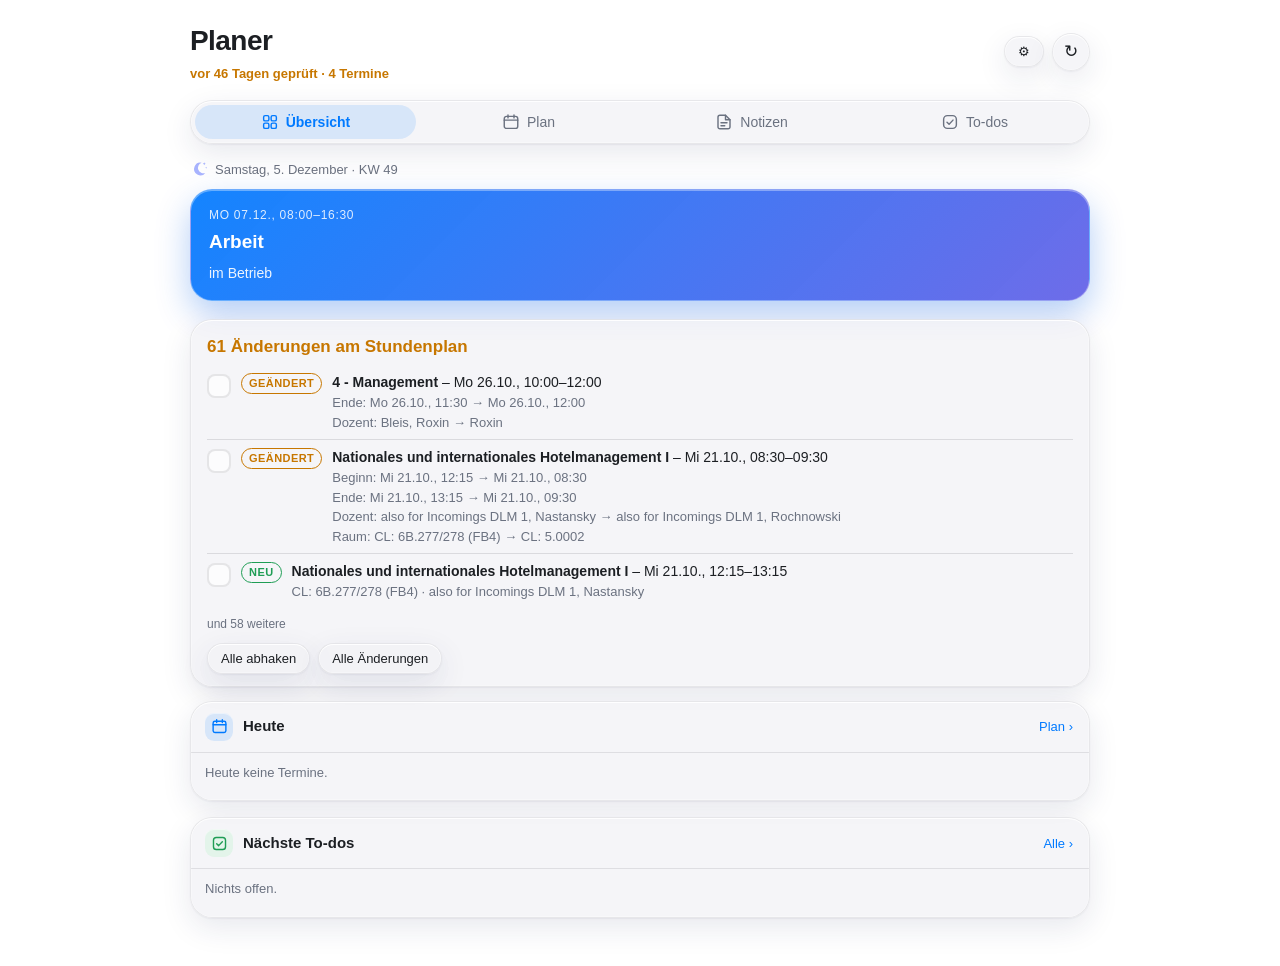
==== commit 618425ed: "Stand vom 20.10.2026 14:27" ====
--- a/index.html
+++ b/index.html
@@ -53,7 +53,7 @@
 })();
 </script>
 
-<link rel="stylesheet" href="style.css?v=521a7771">
+<link rel="stylesheet" href="style.css?v=d7f7d868">
 </head>
 <body>
 
@@ -218,6 +218,42 @@
 
   <!-- ================= Bereich 3: To-dos ================= -->
   <section id="seiteTodos" hidden>
+    <!-- Eigene Erinnerungen. Wie beim Einkaufszettel steht das Formular fest
+         im HTML und wird nie neu gezeichnet, nur #erinnerungListe - sonst
+         verschwände ein halb getippter Text beim nächsten Abgleich. Siehe
+         erinnerungenZeichnen() in app.js. -->
+    <section class="start-karte erinnerung-karte" id="erinnerungKarte">
+      <div class="start-karte-kopf">
+        <span class="start-symbol start-symbol-lila"><svg class="symbol" viewBox="0 0 24 24" aria-hidden="true"
+          fill="none" stroke="currentColor" stroke-width="2" stroke-linecap="round" stroke-linejoin="round"><path
+          d="M6 8a6 6 0 0 1 12 0c0 7 3 9 3 9H3s3-2 3-9"/><path d="M10.3 21a1.9 1.9 0 0 0 3.4 0"/></svg></span>
+        <div class="start-karte-titel">
+          <h2>Erinnerungen</h2>
+          <span class="start-unterzeile" id="erinnerungUnterzeile"></span>
+        </div>
+        <button type="button" class="knopf-schlicht start-klein knopf-betont" id="erinnerungNeu"
+                aria-expanded="false" aria-controls="erinnerungForm">+ Erinnerung</button>
+      </div>
+      <div class="start-karte-inhalt">
+        <form class="erinnerung-neu" id="erinnerungForm" autocomplete="off" hidden>
+          <input type="text" id="erinnerungText" maxlength="200" enterkeyhint="done"
+                 placeholder="Woran soll ich dich erinnern?" aria-label="Woran erinnern">
+          <div class="erinnerung-schnell" id="erinnerungSchnell"></div>
+          <div class="erinnerung-zeile">
+            <label class="form-feld"><span>Wann</span>
+              <input type="datetime-local" id="erinnerungZeit" step="300"></label>
+            <label class="form-feld"><span>Wiederholen</span>
+              <select id="erinnerungWiederholung"></select></label>
+          </div>
+          <div class="erinnerung-knoepfe">
+            <button type="button" class="knopf-schlicht" id="erinnerungAbbrechen">Abbrechen</button>
+            <button type="submit" class="knopf-schlicht knopf-betont">Erinnern</button>
+          </div>
+          <p class="erinnerung-meldung" id="erinnerungMeldung" role="status"></p>
+        </form>
+        <div id="erinnerungListe"></div>
+      </div>
+    </section>
     <div id="todoInhalt"></div>
   </section>
 
@@ -445,12 +481,15 @@
 <!-- sync.js muss vor app.js stehen: app.js ruft schon beim Laden von
      Notizen und Aufgaben Abgleich.jetzt() auf. melden.js benutzt die
      Zugangsdaten aus sync.js und muss deshalb dahinter stehen. -->
-<script src="sync.js?v=521a7771"></script>
-<script src="melden.js?v=521a7771"></script>
+<script src="sync.js?v=d7f7d868"></script>
+<script src="melden.js?v=d7f7d868"></script>
+<!-- Rechnet aus, wann eine Erinnerung dran ist. Dieselbe Datei benutzt der
+     Erinnerungsdienst auf dem Server, siehe Kopf von vorkommen.js. -->
+<script src="vorkommen.js?v=d7f7d868"></script>
 
 <!-- app.js lädt daten/plan.js selbst nach – siehe datenLaden() dort.
      Deshalb steht hier kein zweites <script>-Tag für die Daten. -->
-<script src="app.js?v=521a7771"></script>
+<script src="app.js?v=d7f7d868"></script>
 
 </body>
 </html>
--- a/style.css
+++ b/style.css
@@ -4401,3 +4401,63 @@
 .up-kasten .up-fortschritt { margin: 8px 0 10px; }
 .up-kasten .start-leer { margin: 4px 0 10px; }
 #uniplanBereich #uniplanOeffnen { margin-bottom: 4px; }
+
+
+/* --- Eigene Erinnerungen (To-do-Reiter) -------------------------------- */
+.erinnerung-karte { margin-bottom: 14px; }
+.erinnerung-neu { display: flex; flex-direction: column; gap: 10px; margin: 4px 0 10px; }
+.erinnerung-neu[hidden] { display: none; }
+.erinnerung-neu > input[type="text"] {
+  width: 100%;
+  padding: 10px 12px;
+  border: 1px solid var(--linie);
+  border-radius: 12px;
+  background: var(--flaeche);
+  color: var(--schrift);
+  font: inherit;
+  font-size: 16px;
+}
+.erinnerung-neu > input[type="text"]:focus { outline: none; border-color: var(--akzent); }
+.erinnerung-schnell { display: flex; flex-wrap: wrap; gap: 6px; }
+.erinnerung-kapsel {
+  padding: 6px 12px;
+  border: 1px solid var(--linie);
+  border-radius: 999px;
+  background: transparent;
+  color: var(--schrift);
+  font: inherit;
+  font-size: 13px;
+  cursor: pointer;
+  transition: background-color .15s ease, color .15s ease, border-color .15s ease;
+}
+.erinnerung-kapsel.ist-gewaehlt { background: var(--akzent); border-color: var(--akzent); color: var(--akzent-schrift, #fff); }
+.erinnerung-zeile { display: flex; flex-wrap: wrap; gap: 10px; }
+.erinnerung-zeile .form-feld { flex: 1 1 220px; min-width: 0; }
+.erinnerung-zeile input, .erinnerung-zeile select { width: 100%; min-width: 0; }
+.erinnerung-knoepfe { display: flex; justify-content: flex-end; gap: 8px; }
+.erinnerung-meldung { margin: 0; font-size: 13px; color: var(--entfallen); }
+.erinnerung-meldung:empty { display: none; }
+
+.erinnerung-posten {
+  display: flex;
+  align-items: center;
+  gap: 10px;
+  padding: 8px 0;
+  border-top: 1px solid var(--glas-linie, var(--linie));
+}
+#erinnerungListe > .erinnerung-posten:first-child { border-top: 0; }
+.einkauf-gekauft-kopf + .erinnerung-posten { border-top: 0; }
+.erinnerung-glocke {
+  flex: 0 0 28px;
+  height: 28px;
+  display: inline-flex;
+  align-items: center;
+  justify-content: center;
+  border-radius: 9px;
+  background: var(--akzent-flaeche);
+  font-size: 14px;
+}
+.erinnerung-text { flex: 1; min-width: 0; display: flex; flex-direction: column; font-size: 15px; overflow-wrap: anywhere; }
+.erinnerung-wann { font-size: 12.5px; color: var(--schrift-leise); }
+.erinnerung-vorbei .erinnerung-text > span:first-child { color: var(--schrift-leise); text-decoration: line-through; }
+.erinnerung-vorbei .erinnerung-glocke { opacity: .5; }
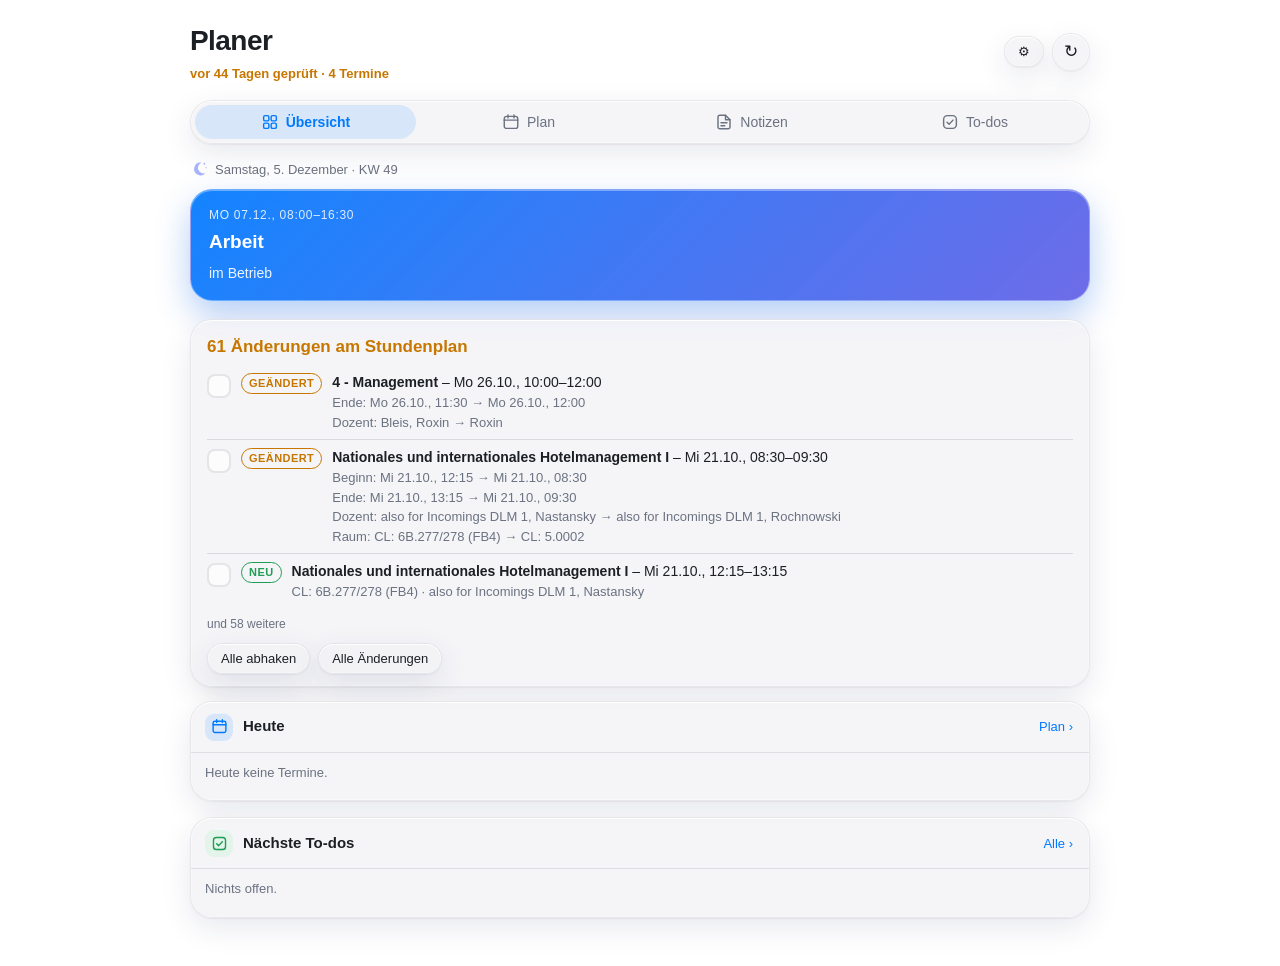
==== commit c83858ed: "Stand vom 22.10.2026 17:12" ====
--- a/index.html
+++ b/index.html
@@ -53,7 +53,7 @@
 })();
 </script>
 
-<link rel="stylesheet" href="style.css?v=d7f7d868">
+<link rel="stylesheet" href="style.css?v=47207989">
 </head>
 <body>
 
@@ -481,15 +481,15 @@
 <!-- sync.js muss vor app.js stehen: app.js ruft schon beim Laden von
      Notizen und Aufgaben Abgleich.jetzt() auf. melden.js benutzt die
      Zugangsdaten aus sync.js und muss deshalb dahinter stehen. -->
-<script src="sync.js?v=d7f7d868"></script>
-<script src="melden.js?v=d7f7d868"></script>
+<script src="sync.js?v=47207989"></script>
+<script src="melden.js?v=47207989"></script>
 <!-- Rechnet aus, wann eine Erinnerung dran ist. Dieselbe Datei benutzt der
      Erinnerungsdienst auf dem Server, siehe Kopf von vorkommen.js. -->
-<script src="vorkommen.js?v=d7f7d868"></script>
+<script src="vorkommen.js?v=47207989"></script>
 
 <!-- app.js lädt daten/plan.js selbst nach – siehe datenLaden() dort.
      Deshalb steht hier kein zweites <script>-Tag für die Daten. -->
-<script src="app.js?v=d7f7d868"></script>
+<script src="app.js?v=47207989"></script>
 
 </body>
 </html>
--- a/style.css
+++ b/style.css
@@ -4461,3 +4461,25 @@
 .erinnerung-wann { font-size: 12.5px; color: var(--schrift-leise); }
 .erinnerung-vorbei .erinnerung-text > span:first-child { color: var(--schrift-leise); text-decoration: line-through; }
 .erinnerung-vorbei .erinnerung-glocke { opacity: .5; }
+
+
+/* Erinnerungen in der Karte "Heute": klein, eine Zeile je Erinnerung,
+   Glocke und Uhrzeit vorn. */
+.heute-erinnerungen { display: flex; flex-direction: column; gap: 2px; margin-top: 4px; }
+.heute-erinnerung {
+  display: flex;
+  align-items: baseline;
+  gap: 8px;
+  width: 100%;
+  padding: 4px 0;
+  border: 0;
+  background: transparent;
+  color: var(--schrift);
+  font: inherit;
+  font-size: 13.5px;
+  text-align: left;
+  cursor: pointer;
+}
+.heute-erinnerung::before { content: "🔔"; font-size: 12px; }
+.heute-erinnerung-zeit { flex: 0 0 auto; font-weight: 600; font-variant-numeric: tabular-nums; color: var(--schrift-leise); }
+.heute-erinnerung-text { flex: 1; min-width: 0; overflow: hidden; text-overflow: ellipsis; white-space: nowrap; }
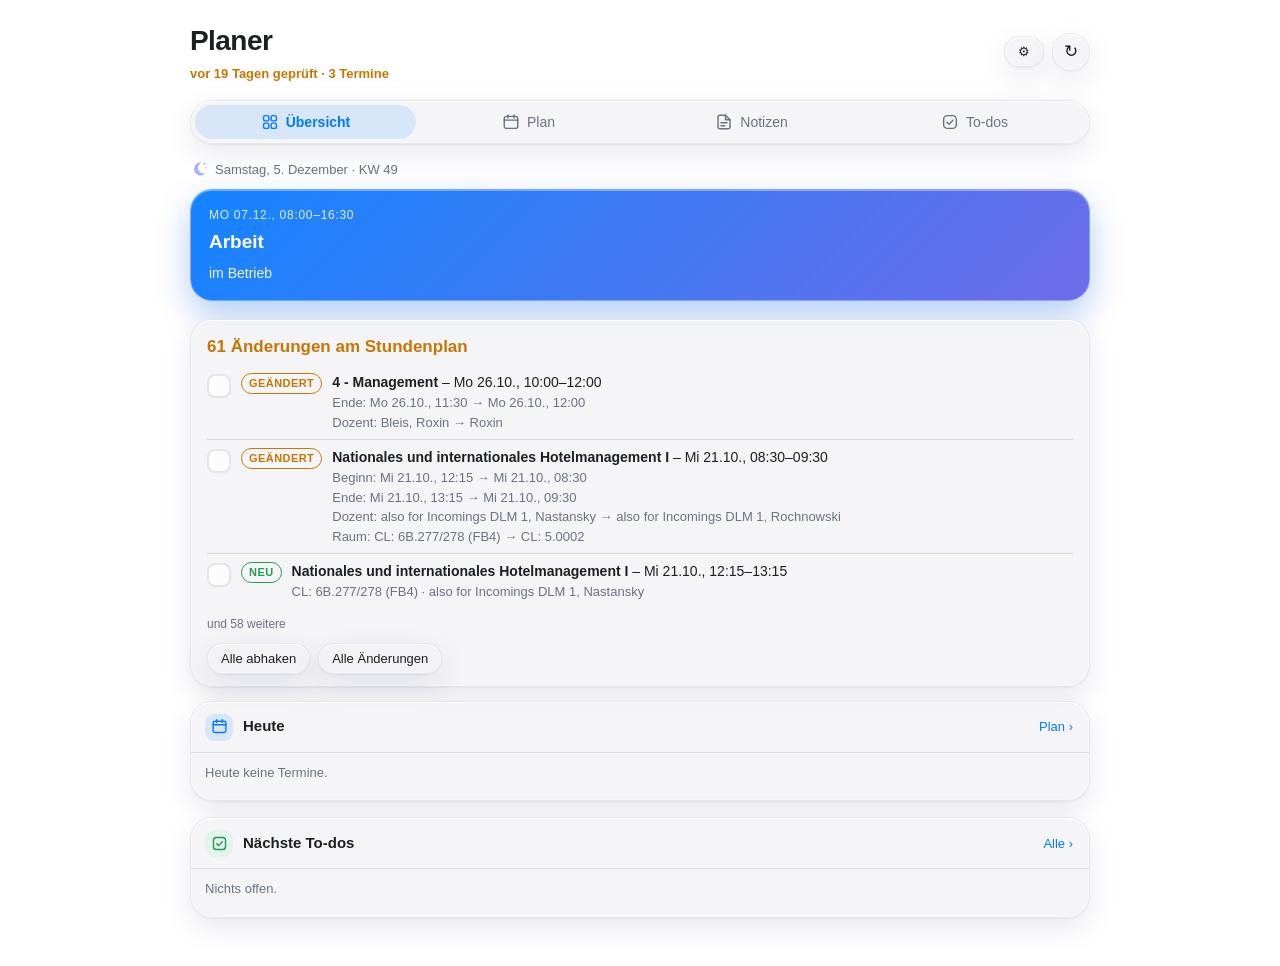
==== commit ecd541d7: "Monatsansicht im Plan, To-dos ohne Faelligkeitstag Plan: dritte Ansicht 'Monat' neben Liste und Woch" ====
--- a/index.html
+++ b/index.html
@@ -53,7 +53,7 @@
 })();
 </script>
 
-<link rel="stylesheet" href="style.css?v=47207989">
+<link rel="stylesheet" href="style.css">
 </head>
 <body>
 
@@ -140,7 +140,8 @@
     <div class="werkzeug-leiste">
       <div class="schalter" role="group" aria-label="Ansicht">
         <button type="button" data-ansicht="liste" aria-pressed="true">Liste</button>
-        <button type="button" data-ansicht="kalender" aria-pressed="false">Kalender</button>
+        <button type="button" data-ansicht="kalender" aria-pressed="false">Woche</button>
+        <button type="button" data-ansicht="monat" aria-pressed="false">Monat</button>
       </div>
       <button type="button" class="knopf-schlicht" id="bearbeitenSchalter">
         Bearbeiten
@@ -481,15 +482,15 @@
 <!-- sync.js muss vor app.js stehen: app.js ruft schon beim Laden von
      Notizen und Aufgaben Abgleich.jetzt() auf. melden.js benutzt die
      Zugangsdaten aus sync.js und muss deshalb dahinter stehen. -->
-<script src="sync.js?v=47207989"></script>
-<script src="melden.js?v=47207989"></script>
+<script src="sync.js"></script>
+<script src="melden.js"></script>
 <!-- Rechnet aus, wann eine Erinnerung dran ist. Dieselbe Datei benutzt der
      Erinnerungsdienst auf dem Server, siehe Kopf von vorkommen.js. -->
-<script src="vorkommen.js?v=47207989"></script>
+<script src="vorkommen.js"></script>
 
 <!-- app.js lädt daten/plan.js selbst nach – siehe datenLaden() dort.
      Deshalb steht hier kein zweites <script>-Tag für die Daten. -->
-<script src="app.js?v=47207989"></script>
+<script src="app.js"></script>
 
 </body>
 </html>
--- a/style.css
+++ b/style.css
@@ -4483,3 +4483,152 @@
 .heute-erinnerung::before { content: "🔔"; font-size: 12px; }
 .heute-erinnerung-zeit { flex: 0 0 auto; font-weight: 600; font-variant-numeric: tabular-nums; color: var(--schrift-leise); }
 .heute-erinnerung-text { flex: 1; min-width: 0; overflow: hidden; text-overflow: ellipsis; white-space: nowrap; }
+
+
+/* Ausgeblendete Notizen (seit 22.10.2026): das Auge an der Karte, ganz
+   unten ein kleiner Knopf, der den Bereich auf- und zuklappt. */
+.zettel-auge { color: var(--schrift-leise); }
+.zettel-auge svg { width: 17px; height: 17px; }
+.zettel-versteckt-knopf {
+  display: inline-flex;
+  align-items: center;
+  gap: 6px;
+  margin: 14px 0 8px;
+  padding: 6px 12px;
+  border: 1px solid var(--linie);
+  border-radius: 999px;
+  background: transparent;
+  color: var(--schrift-leise);
+  font: inherit;
+  font-size: 13px;
+  cursor: pointer;
+}
+.zettel-versteckt-knopf svg { width: 15px; height: 15px; }
+.zettel-karte-versteckt { opacity: .6; }
+
+
+/* =========================================================================
+   MONATSANSICHT (16.11.2026)
+
+   Sieben Spalten, je Woche eine Zeile. Jede Wochenzeile ist ein eigenes
+   Raster: oben die Zeile für die Tageszahl, darunter --monat-bahnen
+   Zeilen für die Streifen, zuletzt eine schmale für "+2". Die Tage sind
+   Knöpfe über die ganze Zeilenhöhe, die Streifen liegen darüber und
+   lassen jedes Tippen durch.
+   ========================================================================= */
+
+.monat-rahmen { overflow: hidden; }
+
+.monat-kopf,
+.monat-woche {
+  display: grid;
+  grid-template-columns: repeat(7, minmax(0, 1fr));
+}
+
+.monat-kopf {
+  padding: 7px 0 6px;
+  border-bottom: 1px solid var(--glas-linie, var(--linie));
+  font-size: 11px;
+  font-weight: 600;
+  letter-spacing: .05em;
+  text-transform: uppercase;
+  text-align: center;
+  color: var(--schrift-leise);
+}
+.monat-kopf-we { opacity: .6; }
+
+.monat-woche {
+  grid-template-rows: 27px repeat(var(--monat-bahnen, 3), 16px) 11px;
+  padding-bottom: 2px;
+}
+.monat-woche + .monat-woche { border-top: 1px solid var(--glas-linie, var(--linie)); }
+
+.monat-tag {
+  grid-row: 1 / -1;
+  display: flex;
+  justify-content: center;
+  align-items: flex-start;
+  min-width: 0;
+  margin: 0;
+  padding: 3px 0 0;
+  border: 0;
+  border-radius: 0;
+  background: none;
+  color: var(--schrift);
+  font: inherit;
+  cursor: pointer;
+  -webkit-tap-highlight-color: transparent;
+}
+.monat-tag:hover,
+.monat-tag:active { background: var(--akzent-flaeche); }
+.monat-tag:focus-visible { outline: 2px solid var(--akzent); outline-offset: -2px; }
+
+.monat-zahl {
+  display: inline-flex;
+  align-items: center;
+  justify-content: center;
+  min-width: 22px;
+  height: 22px;
+  border-radius: 999px;
+  font-size: 13.5px;
+  font-weight: 600;
+  font-variant-numeric: tabular-nums;
+}
+.monat-tag-we .monat-zahl { color: var(--schrift-leise); }
+.monat-tag-fremd .monat-zahl { opacity: .38; }
+.monat-tag-heute .monat-zahl {
+  background: var(--akzent);
+  color: var(--akzent-schrift);
+  opacity: 1;
+}
+
+.monat-streifen {
+  align-self: center;
+  min-width: 0;
+  height: 14px;
+  margin: 0 1.5px;
+  padding: 0 3px;
+  border-radius: 4px;
+  background: var(--akzent);
+  color: var(--akzent-schrift);
+  font-size: 10px;
+  font-weight: 600;
+  line-height: 14px;
+  white-space: nowrap;
+  overflow: hidden;
+  /* Abschneiden statt drei Punkte: in 50 Bildpunkten Breite wären die
+     Punkte ein Drittel des Platzes. */
+  text-overflow: clip;
+  pointer-events: none;
+}
+.monat-streifen-eigen { background: var(--eigen); color: #fff; }
+.monat-streifen-hinweis,
+.monat-streifen-urlaub { background: var(--geaendert); color: #fff; }
+.monat-streifen-todo { background: var(--notiz-rand); color: #fff; }
+.monat-streifen-wichtig { background: var(--wichtig); color: #fff; }
+.monat-streifen-weiter-links { margin-left: 0; border-top-left-radius: 0; border-bottom-left-radius: 0; }
+.monat-streifen-weiter-rechts { margin-right: 0; border-top-right-radius: 0; border-bottom-right-radius: 0; }
+.monat-streifen-fremd { opacity: .4; }
+
+.monat-mehr {
+  grid-row: -2;
+  align-self: center;
+  font-size: 9.5px;
+  font-weight: 600;
+  line-height: 1;
+  text-align: center;
+  color: var(--schrift-leise);
+  pointer-events: none;
+}
+
+/* Im Monat gibt es keinen Bearbeiten-Modus, siehe ansichtSetzen(). */
+.plan-monat #bearbeitenSchalter { display: none; }
+
+@media (min-width: 700px) {
+  .monat-woche { grid-template-rows: 34px repeat(var(--monat-bahnen, 4), 21px) 15px; }
+  .monat-zahl { min-width: 26px; height: 26px; font-size: 15px; }
+  .monat-streifen { height: 18px; margin: 0 3px; padding: 0 6px; border-radius: 5px; font-size: 11.5px; line-height: 18px; text-overflow: ellipsis; }
+  .monat-streifen-weiter-links { margin-left: 0; }
+  .monat-streifen-weiter-rechts { margin-right: 0; }
+  .monat-mehr { font-size: 11px; }
+}
